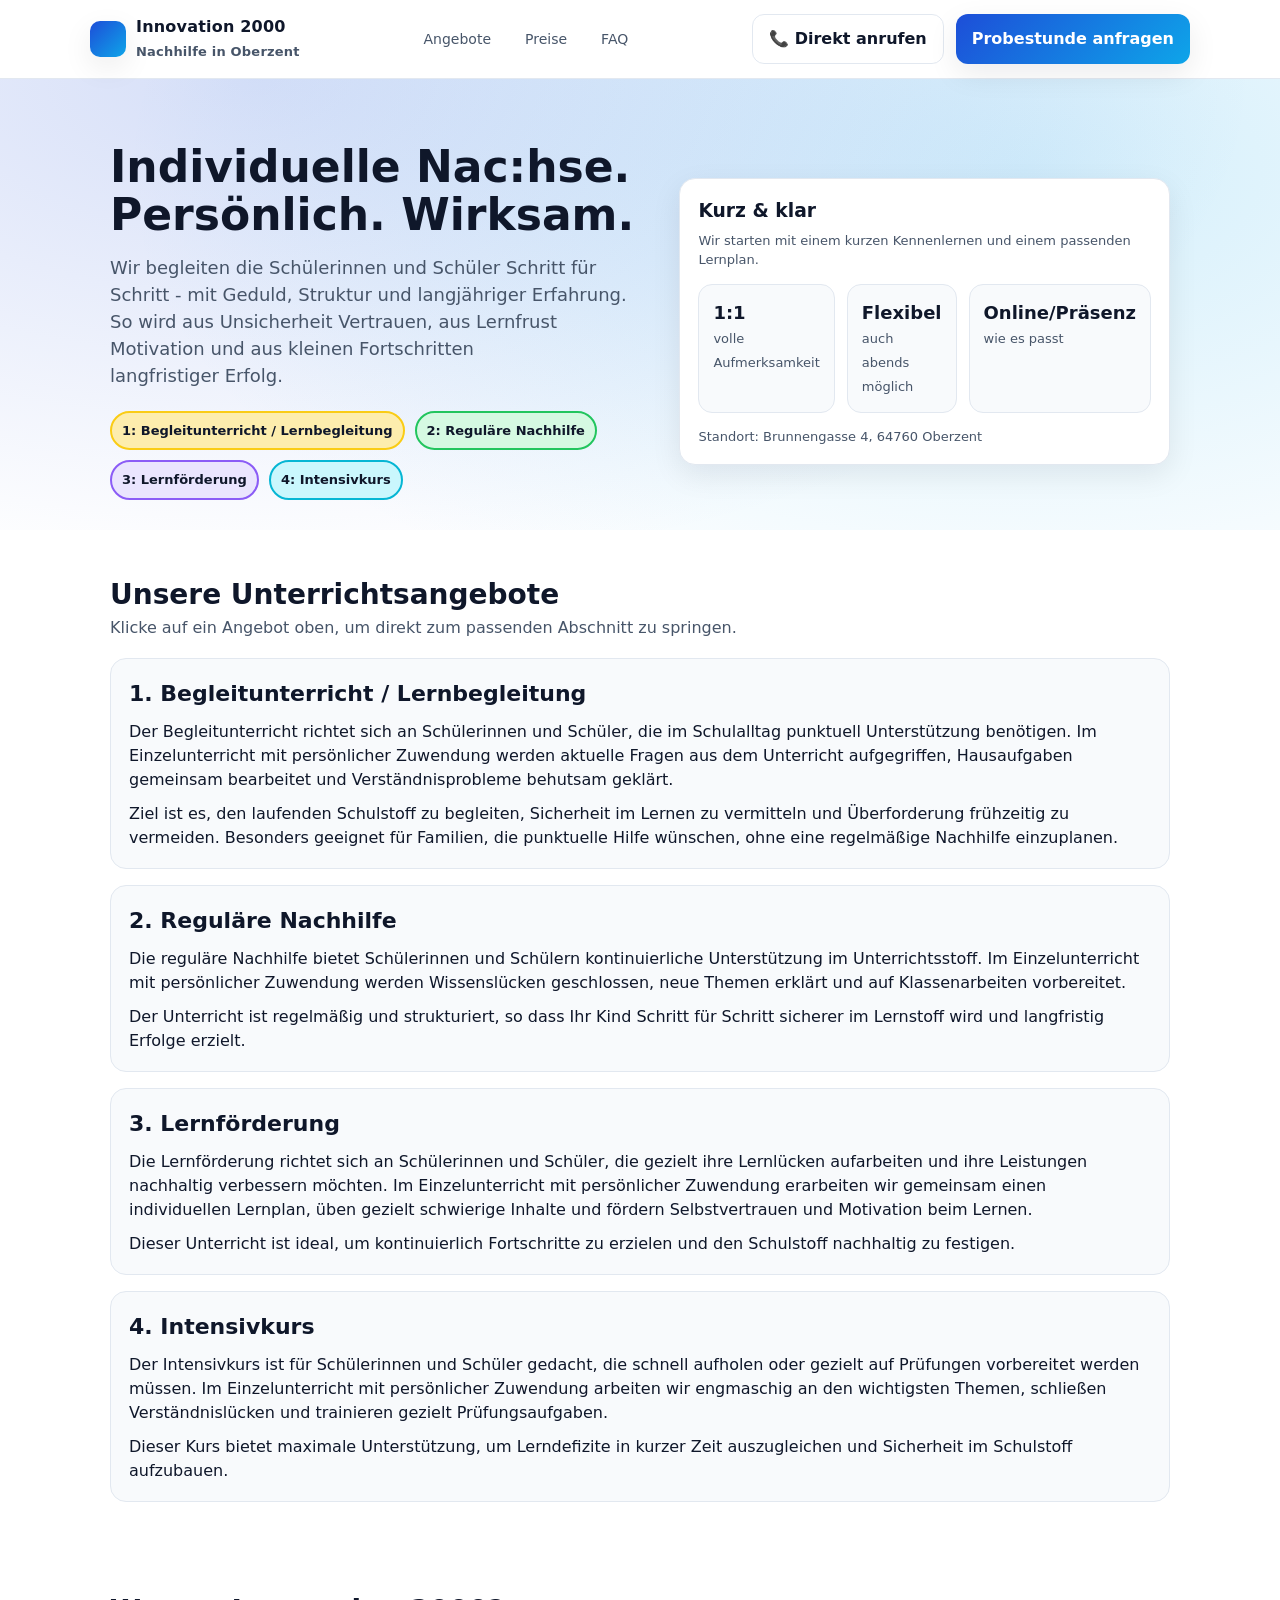
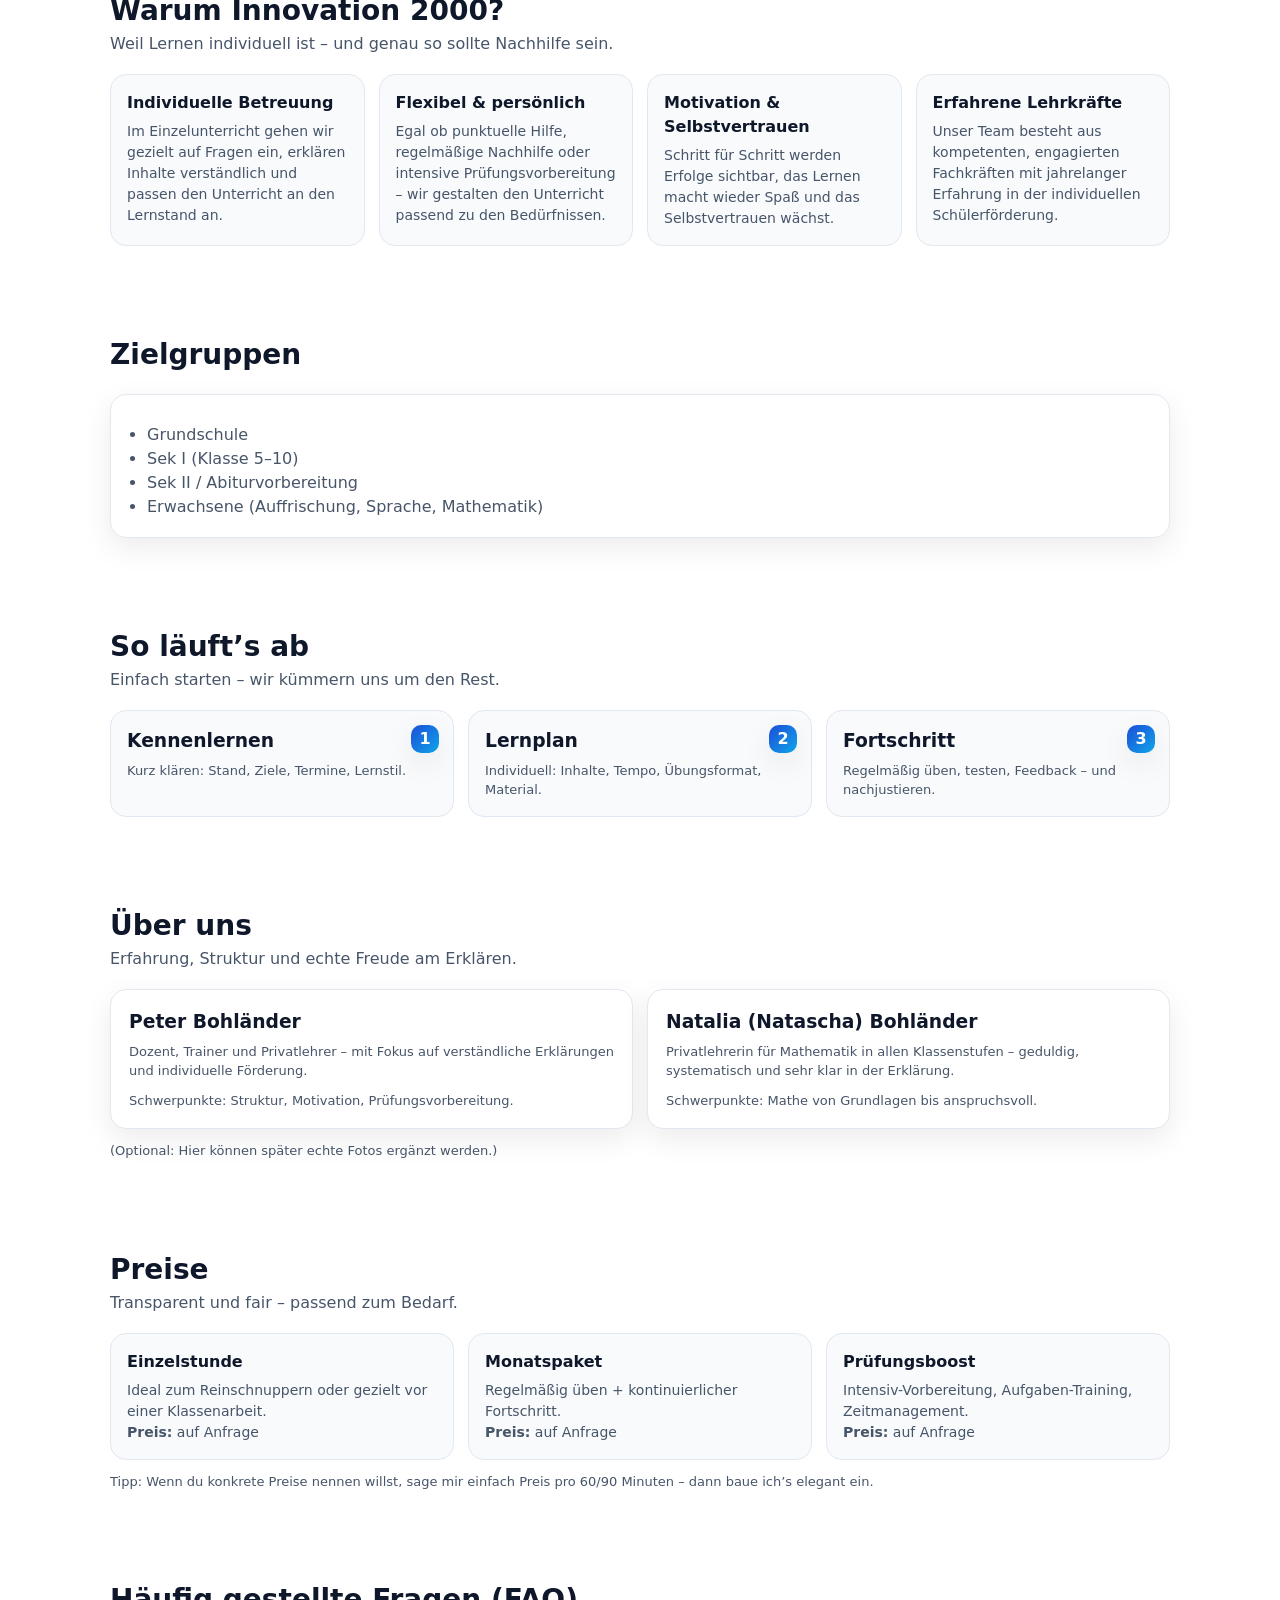
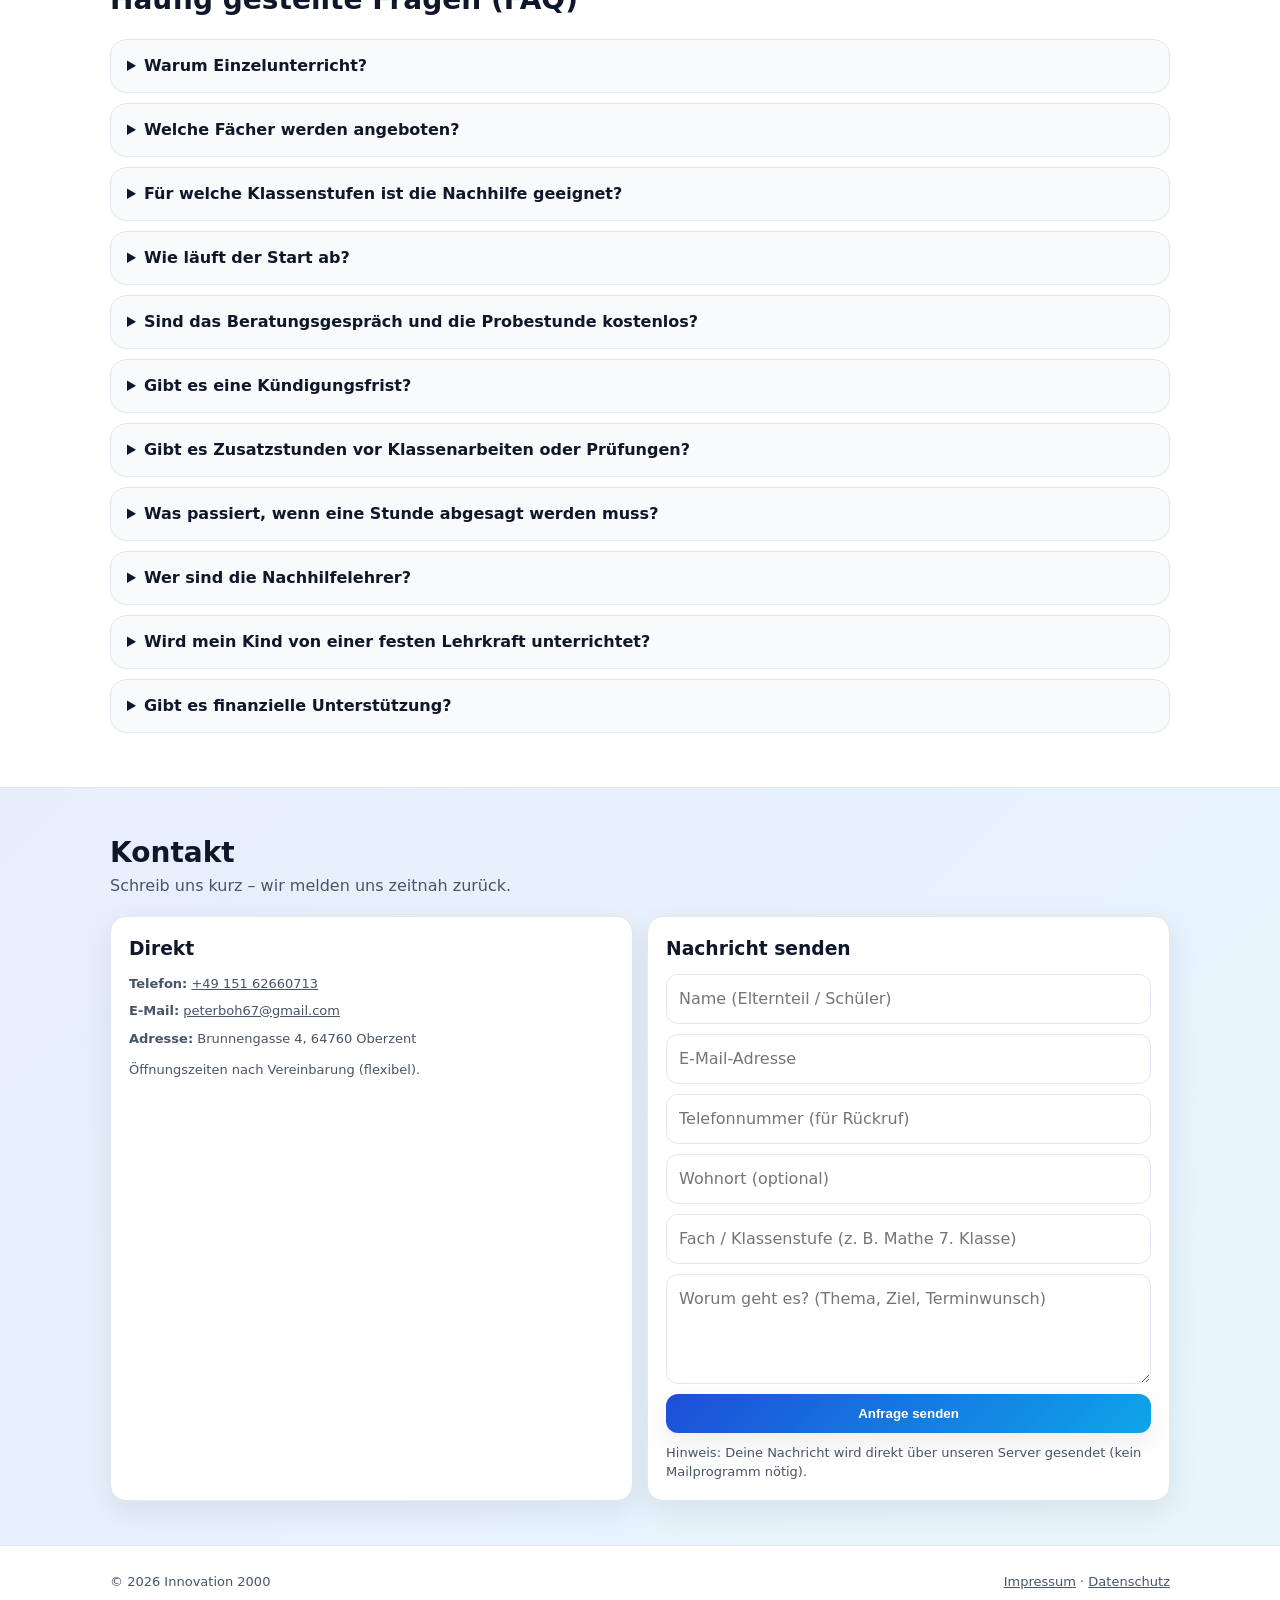
==== index.html @ 1a976678 "Remove subjects block and keep only Zielgruppen section" ====
<!doctype html>
<html lang="de">
<head>
  <meta charset="utf-8" />
  <meta name="viewport" content="width=device-width, initial-scale=1" />
  <title>Innovation 2000 – Nachhilfe in Oberzent</title>
  <meta name="description" content="Innovation 2000: Individuelle 1:1 Nachhilfe in Oberzent (Beerfelden) und online. Mathe, Deutsch, Englisch u.v.m. Flexible Termine. Probestunde anfragen." />

  <link rel="stylesheet" href="styles.css" />
  <script defer src="script.js"></script>
</head>

<body>

<header>
  <div class="container nav">
    <div class="brand">
      <div class="logo" aria-hidden="true"></div>
      <div>
        Innovation 2000<br><span class="small">Nachhilfe in Oberzent</span>
      </div>
    </div>

    <nav class="menu" aria-label="Navigation">
      <a href="#vorteile">Angebote</a>
      <a href="#preise">Preise</a>
      <a href="#faq">FAQ</a>
    </nav>

    <div class="hero-actions">
      <a class="btn" href="tel:+4915162660713">📞 Direkt anrufen</a>
      <a class="btn primary" href="#kontakt">Probestunde anfragen</a>
    </div>
  </div>
</header>

<main>

  <section class="hero">
    <div class="container hero-grid">
      <div>
        <h1>Individuelle Nac:hse. Persönlich. Wirksam.</h1>
        <p class="lead">
          Wir begleiten die Schülerinnen und Schüler Schritt für Schritt - mit Geduld, Struktur und langjähriger Erfahrung.
          So wird aus Unsicherheit Vertrauen, aus Lernfrust Motivation und aus kleinen Fortschritten<br>langfristiger Erfolg.
        </p>
        <div class="pillrow" aria-label="Unterrichtsangebote">
          <a class="pill pill-link highlight-yellow" href="#angebot-begleitunterricht">1: Begleitunterricht / Lernbegleitung</a>
          <a class="pill pill-link highlight-green" href="#angebot-regulaere-nachhilfe">2: Reguläre Nachhilfe</a>
          <a class="pill pill-link highlight-purple" href="#angebot-lernfoerderung">3: Lernförderung</a>
          <a class="pill pill-link highlight-cyan" href="#angebot-intensivkurs">4: Intensivkurs</a>
        </div>
      </div>

      <div class="card">
        <h3 class="m0 mb6">Kurz & klar</h3>
        <p class="small m0 mb14">
          Wir starten mit einem kurzen Kennenlernen und einem passenden Lernplan.
        </p>

        <div class="stats">
          <div class="stat"><b>1:1</b><span class="small">volle Aufmerksamkeit</span></div>
          <div class="stat"><b>Flexibel</b><span class="small">auch abends möglich</span></div>
          <div class="stat"><b>Online/Präsenz</b><span class="small">wie es passt</span></div>
        </div>

        <p class="small mt14 m0">
          Standort: Brunnengasse 4, 64760 Oberzent
        </p>
      </div>
    </div>
  </section>

  <section id="unterrichtsangebote">
    <div class="container">
      <div class="section-title">
        <div>
          <h2>Unsere Unterrichtsangebote</h2>
          <p class="sub">Klicke auf ein Angebot oben, um direkt zum passenden Abschnitt zu springen.</p>
        </div>
      </div>

      <div class="offers-list">
        <article class="offer" id="angebot-begleitunterricht">
          <h3>1. Begleitunterricht / Lernbegleitung</h3>
          <p>
            Der Begleitunterricht richtet sich an Schülerinnen und Schüler, die im Schulalltag punktuell
            Unterstützung benötigen. Im Einzelunterricht mit persönlicher Zuwendung werden aktuelle Fragen
            aus dem Unterricht aufgegriffen, Hausaufgaben gemeinsam bearbeitet und Verständnisprobleme
            behutsam geklärt.
          </p>
          <p>
            Ziel ist es, den laufenden Schulstoff zu begleiten, Sicherheit im Lernen zu vermitteln und
            Überforderung frühzeitig zu vermeiden. Besonders geeignet für Familien, die punktuelle Hilfe
            wünschen, ohne eine regelmäßige Nachhilfe einzuplanen.
          </p>
        </article>

        <article class="offer" id="angebot-regulaere-nachhilfe">
          <h3>2. Reguläre Nachhilfe</h3>
          <p>
            Die reguläre Nachhilfe bietet Schülerinnen und Schülern kontinuierliche Unterstützung im
            Unterrichtsstoff. Im Einzelunterricht mit persönlicher Zuwendung werden Wissenslücken
            geschlossen, neue Themen erklärt und auf Klassenarbeiten vorbereitet.
          </p>
          <p>
            Der Unterricht ist regelmäßig und strukturiert, so dass Ihr Kind Schritt für Schritt sicherer
            im Lernstoff wird und langfristig Erfolge erzielt.
          </p>
        </article>

        <article class="offer" id="angebot-lernfoerderung">
          <h3>3. Lernförderung</h3>
          <p>
            Die Lernförderung richtet sich an Schülerinnen und Schüler, die gezielt ihre Lernlücken
            aufarbeiten und ihre Leistungen nachhaltig verbessern möchten. Im Einzelunterricht mit
            persönlicher Zuwendung erarbeiten wir gemeinsam einen individuellen Lernplan, üben gezielt
            schwierige Inhalte und fördern Selbstvertrauen und Motivation beim Lernen.
          </p>
          <p>
            Dieser Unterricht ist ideal, um kontinuierlich Fortschritte zu erzielen und den Schulstoff
            nachhaltig zu festigen.
          </p>
        </article>

        <article class="offer" id="angebot-intensivkurs">
          <h3>4. Intensivkurs</h3>
          <p>
            Der Intensivkurs ist für Schülerinnen und Schüler gedacht, die schnell aufholen oder gezielt auf
            Prüfungen vorbereitet werden müssen. Im Einzelunterricht mit persönlicher Zuwendung arbeiten wir
            engmaschig an den wichtigsten Themen, schließen Verständnislücken und trainieren gezielt
            Prüfungsaufgaben.
          </p>
          <p>
            Dieser Kurs bietet maximale Unterstützung, um Lerndefizite in kurzer Zeit auszugleichen und
            Sicherheit im Schulstoff aufzubauen.
          </p>
        </article>
      </div>
    </div>
  </section>

  <section id="vorteile">
    <div class="container">
      <div class="section-title">
        <div>
          <h2>Warum Innovation 2000?</h2>
          <p class="sub">Weil Lernen individuell ist – und genau so sollte Nachhilfe sein.</p>
        </div>
      </div>

      <div class="grid4">
        <div class="feature">
          <h3>Individuelle Betreuung</h3>
          <p>Im Einzelunterricht gehen wir gezielt auf Fragen ein, erklären Inhalte verständlich und passen den Unterricht an den Lernstand an.</p>
        </div>
        <div class="feature">
          <h3>Flexibel &amp; persönlich</h3>
          <p>Egal ob punktuelle Hilfe, regelmäßige Nachhilfe oder intensive Prüfungsvorbereitung – wir gestalten den Unterricht passend zu den Bedürfnissen.</p>
        </div>
        <div class="feature">
          <h3>Motivation &amp; Selbstvertrauen</h3>
          <p>Schritt für Schritt werden Erfolge sichtbar, das Lernen macht wieder Spaß und das Selbstvertrauen wächst.</p>
        </div>
        <div class="feature">
          <h3>Erfahrene Lehrkräfte</h3>
          <p>Unser Team besteht aus kompetenten, engagierten Fachkräften mit jahrelanger Erfahrung in der individuellen Schülerförderung.</p>
        </div>
      </div>
    </div>
  </section>

  <section id="faecher">
    <div class="container">
      <div class="section-title">
        <div>
          <h2>Zielgruppen</h2>
        </div>
      </div>

      <div class="card">
        <ul class="list m0">
          <li>Grundschule</li>
          <li>Sek I (Klasse 5–10)</li>
          <li>Sek II / Abiturvorbereitung</li>
          <li>Erwachsene (Auffrischung, Sprache, Mathematik)</li>
        </ul>
      </div>
    </div>
  </section>

  <section id="ablauf">
    <div class="container">
      <div class="section-title">
        <div>
          <h2>So läuft’s ab</h2>
          <p class="sub">Einfach starten – wir kümmern uns um den Rest.</p>
        </div>
      </div>

      <div class="grid3 steps">
        <div class="step">
          <h3 class="m0 mb6">Kennenlernen</h3>
          <p class="small m0">Kurz klären: Stand, Ziele, Termine, Lernstil.</p>
        </div>
        <div class="step">
          <h3 class="m0 mb6">Lernplan</h3>
          <p class="small m0">Individuell: Inhalte, Tempo, Übungsformat, Material.</p>
        </div>
        <div class="step">
          <h3 class="m0 mb6">Fortschritt</h3>
          <p class="small m0">Regelmäßig üben, testen, Feedback – und nachjustieren.</p>
        </div>
      </div>
    </div>
  </section>

  <section id="team">
    <div class="container">
      <div class="section-title">
        <div>
          <h2>Über uns</h2>
          <p class="sub">Erfahrung, Struktur und echte Freude am Erklären.</p>
        </div>
      </div>

      <div class="grid2">
        <div class="card">
          <h3 class="m0 mb6">Peter Bohländer</h3>
          <p class="small m0 mb10">
            Dozent, Trainer und Privatlehrer – mit Fokus auf verständliche Erklärungen und individuelle Förderung.
          </p>
          <p class="small m0">Schwerpunkte: Struktur, Motivation, Prüfungsvorbereitung.</p>
        </div>

        <div class="card">
          <h3 class="m0 mb6">Natalia (Natascha) Bohländer</h3>
          <p class="small m0 mb10">
            Privatlehrerin für Mathematik in allen Klassenstufen – geduldig, systematisch und sehr klar in der Erklärung.
          </p>
          <p class="small m0">Schwerpunkte: Mathe von Grundlagen bis anspruchsvoll.</p>
        </div>
      </div>

      <p class="small mt12 m0">(Optional: Hier können später echte Fotos ergänzt werden.)</p>
    </div>
  </section>

  <section id="preise">
    <div class="container">
      <div class="section-title">
        <div>
          <h2>Preise</h2>
          <p class="sub">Transparent und fair – passend zum Bedarf.</p>
        </div>
      </div>

      <div class="grid3">
        <div class="feature">
          <h3>Einzelstunde</h3>
          <p>Ideal zum Reinschnuppern oder gezielt vor einer Klassenarbeit.</p>
          <p class="small mt10"><b>Preis:</b> auf Anfrage</p>
        </div>
        <div class="feature">
          <h3>Monatspaket</h3>
          <p>Regelmäßig üben + kontinuierlicher Fortschritt.</p>
          <p class="small mt10"><b>Preis:</b> auf Anfrage</p>
        </div>
        <div class="feature">
          <h3>Prüfungsboost</h3>
          <p>Intensiv-Vorbereitung, Aufgaben-Training, Zeitmanagement.</p>
          <p class="small mt10"><b>Preis:</b> auf Anfrage</p>
        </div>
      </div>

      <p class="small mt12 m0">
        Tipp: Wenn du konkrete Preise nennen willst, sage mir einfach Preis pro 60/90 Minuten – dann baue ich’s elegant ein.
      </p>
    </div>
  </section>

  <section id="faq" class="faq">
    <div class="container">
      <div class="section-title">
        <div>
          <h2>Häufig gestellte Fragen (FAQ)</h2>
        </div>
      </div>

      <details>
        <summary>Warum Einzelunterricht?</summary>
        <p>Einzelunterricht ist die effektivste Form der Nachhilfe. Ihr Kind erhält die volle Aufmerksamkeit der Lehrkraft. Lerninhalte, Tempo und Methoden werden exakt auf den individuellen Bedarf abgestimmt. So können Wissenslücken gezielt geschlossen, Noten nachhaltig verbessert und neues Selbstvertrauen aufgebaut werden.</p>
      </details>
      <details>
        <summary>Welche Fächer werden angeboten?</summary>
        <p>Wir bieten qualifizierte Nachhilfe in Mathematik, Deutsch und Englisch sowie in weiteren Fächern wie Französisch, Latein und Naturwissenschaften an. Ziel ist nicht nur das Bestehen, sondern eine deutliche Leistungssteigerung.</p>
      </details>
      <details>
        <summary>Für welche Klassenstufen ist die Nachhilfe geeignet?</summary>
        <p>Unsere Förderung richtet sich an Schülerinnen und Schüler aller Klassenstufen - von der Grundschule bis zur Oberstufe. Auch die gezielte Vorbereitung auf Abschlussprüfungen und wichtige Leistungsnachweise gehört zu unserem Schwerpunkt.</p>
      </details>
      <details>
        <summary>Wie läuft der Start ab?</summary>
        <p>Zu Beginn führen wir ein unverbindliches Beratungsgespräch, analysieren die aktuelle Lernsituation und definieren klare Ziele. Anschließend findet eine Probestunde statt. Auf dieser Grundlage erstellen wir einen individuellen Förderplan.</p>
      </details>
      <details>
        <summary>Sind das Beratungsgespräch und die Probestunde kostenlos?</summary>
        <p>Ja. Beratungsgespräch und Probestunde sind kostenlos und unverbindlich.</p>
      </details>
      <details>
        <summary>Gibt es eine Kündigungsfrist?</summary>
        <p>Nein. Wir möchten, dass Sie aus Überzeugung bei uns bleiben - nicht aufgrund vertraglicher Bindung. Deshalb gibt es keine feste Kündigungsfrist.</p>
      </details>
      <details>
        <summary>Gibt es Zusatzstunden vor Klassenarbeiten oder Prüfungen?</summary>
        <p>Ja. Vor wichtigen Klassenarbeiten oder Prüfungen bieten wir bei Bedarf zusätzliche Termine an. So stellen wir sicher, dass Ihr Kind optimal vorbereitet und mit einem sicheren Gefühl in die Prüfung geht.</p>
      </details>
      <details>
        <summary>Was passiert, wenn eine Stunde abgesagt werden muss?</summary>
        <p>Bei rechtzeitiger Absage wird die Stunde selbstverständlich zu einem späteren Zeitpunkt nachgeholt.</p>
      </details>
      <details>
        <summary>Wer sind die Nachhilfelehrer?</summary>
        <p>Unsere Lehrkräfte verfügen über langjährige Unterrichtserfahrung und fundierte Fachkenntnisse. Sie arbeiten strukturiert, zielorientiert und mit einem klaren Blick für individuelle Lernstrategien. Dank ihrer Erfahrung erkennen sie schnell Lernlücken und setzen gezielte Maßnahmen um, die zu messbaren Erfolgen führen.</p>
      </details>
      <details>
        <summary>Wird mein Kind von einer festen Lehrkraft unterrichtet?</summary>
        <p>Ja. Jeder Schüler wird dauerhaft von einer festen Lehrkraft betreut. Diese Kontinuität sorgt für Vertrauen, Stabilität und eine effektive Lernentwicklung. Die Lehrkraft kennt den Leistungsstand genau, verfolgt die Fortschritte kontinuierlich und kann den Unterricht optimal anpassen. Das steigert Motivation, Sicherheit und Lernerfolg.</p>
      </details>
      <details>
        <summary>Gibt es finanzielle Unterstützung?</summary>
        <p>In bestimmten Fällen kann die Nachhilfe über das Bildungs- und Teilhabepaket gefördert werden. Informationen dazu finden Sie beim Bundesministerium für Arbeit und Soziales oder bei der Bundesagentur für Arbeit. Gerne unterstützen wir Sie auch bei Fragen zur Antragstellung.</p>
      </details>
    </div>
  </section>

  <section id="kontakt" class="contact">
    <div class="container">
      <div class="section-title">
        <div>
          <h2>Kontakt</h2>
          <p class="sub">Schreib uns kurz – wir melden uns zeitnah zurück.</p>
        </div>
      </div>

      <div class="grid2">
        <div class="card">
          <h3 class="m0 mb10">Direkt</h3>
          <p class="small m0 mb8"><b>Telefon:</b> <a href="tel:+4915162660713">+49 151 62660713</a></p>
          <p class="small m0 mb8"><b>E-Mail:</b> <a href="mailto:peterboh67@gmail.com">peterboh67@gmail.com</a></p>
          <p class="small m0"><b>Adresse:</b> Brunnengasse 4, 64760 Oberzent</p>
          <p class="small mt12 m0">Öffnungszeiten nach Vereinbarung (flexibel).</p>
        </div>

        <div class="card">
          <h3 class="m0 mb10">Nachricht senden</h3>

          <form id="contactForm" action="send.php" method="post" novalidate>
            <!-- Honeypot (Bots füllen das aus) -->
            <input type="text" name="company" tabindex="-1" autocomplete="off" class="hp" aria-hidden="true">

            <input type="text" name="name" placeholder="Name (Elternteil / Schüler)" autocomplete="name" required>
            <input type="email" name="email" placeholder="E-Mail-Adresse" autocomplete="email" required>

            <input type="tel" name="phone" placeholder="Telefonnummer (für Rückruf)" autocomplete="tel" required>

            <input type="text" name="city" placeholder="Wohnort (optional)" autocomplete="address-level2">

            <input type="text" name="topic" placeholder="Fach / Klassenstufe (z. B. Mathe 7. Klasse)">

            <textarea name="message" placeholder="Worum geht es? (Thema, Ziel, Terminwunsch)" required></textarea>

            <button class="btn primary" type="submit">Anfrage senden</button>
            <p class="small m0" id="formHint"></p>
          </form>

        </div>
      </div>
    </div>
  </section>

</main>

<footer>
  <div class="container footer-row">
    <div>© <span id="y"></span> Innovation 2000</div>
    <div>
      <a href="impressum.html" class="small">Impressum</a> ·
      <a href="datenschutz.html" class="small">Datenschutz</a>
    </div>
  </div>
</footer>

</body>
</html>
---- styles.css ----
/* ====== Theme Tokens (Default = Light) ====== */
:root{
  --bg:#ffffff;
  --text:#0f172a;
  --muted:#475569;
  --card:#f8fafc;
  --panel:#ffffff;
  --line:#e2e8f0;

  --primary:#1d4ed8;
  --primary2:#0ea5e9;

  --radius:16px;
  --shadow: 0 10px 30px rgba(2,6,23,.08);

  color-scheme: light dark; /* lässt Browser-Controls (Formulare etc.) passend rendern */
}

/* ====== Auto Dark Mode (System) ====== */
@media (prefers-color-scheme: dark){
  :root{
    --bg:#0b1220;
    --text:#e5e7eb;
    --muted:#9aa4b2;
    --card:#0f172a;
    --panel:#0b1220;
    --line:#1f2a44;

    --shadow: 0 10px 30px rgba(0,0,0,.35);
  }
}

/* ====== Base ====== */
*{ box-sizing:border-box; }
html{ scroll-behavior:smooth; }
body{
  margin:0;
  font-family: system-ui, -apple-system, Segoe UI, Roboto, Helvetica, Arial, "Apple Color Emoji","Segoe UI Emoji";
  background:var(--bg);
  color:var(--text);
  line-height:1.5;
}
a{ color:inherit; }
.container{ max-width:1100px; margin:0 auto; padding:0 20px; }

/* Helpers */
.small{ font-size:13px; color:var(--muted); }
.m0{ margin:0; }
.mb6{ margin-bottom:6px; }
.mb8{ margin-bottom:8px; }
.mb10{ margin-bottom:10px; }
.mb14{ margin-bottom:14px; }
.mt10{ margin-top:10px; }
.mt12{ margin-top:12px; }
.mt14{ margin-top:14px; }

/* Honeypot hidden */
.hp{
  position:absolute !important;
  left:-9999px !important;
  width:1px !important;
  height:1px !important;
  overflow:hidden !important;
}

/* ====== Header / Nav ====== */
header{
  position:sticky;
  top:0;
  background: color-mix(in srgb, var(--panel) 92%, transparent);
  backdrop-filter: blur(10px);
  border-bottom:1px solid var(--line);
  z-index:10;
}
.nav{
  display:flex;
  align-items:center;
  justify-content:space-between;
  padding:14px 0;
  gap:16px;
}
.brand{ display:flex; gap:10px; align-items:center; font-weight:800; letter-spacing:.2px; }
.logo{
  width:36px; height:36px; border-radius:10px;
  background: linear-gradient(135deg,var(--primary),var(--primary2));
  box-shadow: var(--shadow);
}
.menu{ display:flex; gap:14px; flex-wrap:wrap; justify-content:flex-end; }
.menu a{
  font-size:14px;
  color:var(--muted);
  text-decoration:none;
  padding:8px 10px;
  border-radius:10px;
}
.menu a:hover{
  background: color-mix(in srgb, var(--card) 80%, transparent);
  color:var(--text);
}

/* ====== Buttons ====== */
.btn{
  display:inline-flex;
  align-items:center;
  justify-content:center;
  padding:12px 16px;
  border-radius:12px;
  border:1px solid var(--line);
  text-decoration:none;
  font-weight:700;
  gap:10px;
  background: color-mix(in srgb, var(--panel) 88%, transparent);
}
.btn.primary{
  background: linear-gradient(135deg,var(--primary),var(--primary2));
  color:#fff;
  border:none;
  box-shadow: var(--shadow);
}
.btn:hover{ transform: translateY(-1px); }

/* ====== Hero ====== */
.hero{
  padding:64px 0 30px;
  background:
    radial-gradient(1000px 500px at 20% 0%, color-mix(in srgb, var(--primary) 18%, transparent), transparent),
    radial-gradient(900px 500px at 80% 20%, color-mix(in srgb, var(--primary2) 18%, transparent), transparent);
}
.hero-grid{
  display:grid;
  grid-template-columns: 1.15fr .85fr;
  gap:28px;
  align-items:center;
}
h1{ font-size:44px; line-height:1.1; margin:0 0 14px; }
.lead{ font-size:18px; color:var(--muted); margin:0 0 22px; }
.hero-actions{ display:flex; gap:12px; flex-wrap:wrap; }
.pillrow{ display:flex; gap:10px; flex-wrap:wrap; margin-top:18px; }
.pill{
  font-size:13px;
  color:var(--muted);
  border:1px solid var(--line);
  background: var(--panel);
  padding:8px 10px;
  border-radius:999px;
}
.pill-link{
  color:var(--text);
  font-weight:700;
  text-decoration:none;
  border-width:2px;
}
.pill-link:hover{
  transform: translateY(-1px);
}
.highlight-yellow{
  background: color-mix(in srgb, #facc15 35%, var(--panel));
  border-color:#facc15;
}
.highlight-green{
  background: color-mix(in srgb, #86efac 35%, var(--panel));
  border-color:#22c55e;
}
.highlight-purple{
  background: color-mix(in srgb, #c4b5fd 35%, var(--panel));
  border-color:#8b5cf6;
}
.highlight-cyan{
  background: color-mix(in srgb, #67e8f9 35%, var(--panel));
  border-color:#06b6d4;
}


.offers-list{
  display:grid;
  gap:16px;
}
.offer{
  background: var(--card);
  border:1px solid var(--line);
  border-radius:var(--radius);
  padding:18px;
}
.offer h3{
  margin:0 0 10px;
  font-size:22px;
}
.offer p{
  margin:0 0 10px;
}
.offer p:last-child{
  margin-bottom:0;
}

/* ====== Cards / Blocks ====== */
.card{
  background: var(--panel);
  border:1px solid var(--line);
  border-radius:var(--radius);
  box-shadow: var(--shadow);
  padding:18px;
}
.stats{ display:grid; grid-template-columns: repeat(3,1fr); gap:12px; margin-top:14px; }
.stat{
  background: var(--card);
  border:1px solid var(--line);
  border-radius:14px;
  padding:14px;
}
.stat b{ display:block; font-size:18px; }

/* ====== Sections ====== */
section{ padding:44px 0; }
.section-title{
  display:flex;
  align-items:flex-end;
  justify-content:space-between;
  gap:20px;
  margin-bottom:18px;
}
h2{ margin:0; font-size:28px; }
.sub{ margin:0; color:var(--muted); }

.grid3{ display:grid; grid-template-columns: repeat(3,1fr); gap:14px; }
.grid4{ display:grid; grid-template-columns: repeat(4,1fr); gap:14px; }
.grid2{ display:grid; grid-template-columns: 1fr 1fr; gap:14px; }

.feature{
  background: var(--card);
  border:1px solid var(--line);
  border-radius:var(--radius);
  padding:16px;
}
.feature h3{ margin:0 0 6px; font-size:16px; }
.feature p{ margin:0; color:var(--muted); font-size:14px; }

.list{ margin:10px 0 0; padding-left:18px; color:var(--muted); }

/* Steps */
.steps{ counter-reset: step; }
.step{
  background: var(--card);
  border:1px solid var(--line);
  border-radius:var(--radius);
  padding:16px;
  position:relative;
}
.step:before{
  counter-increment: step;
  content: counter(step);
  position:absolute; top:14px; right:14px;
  width:28px; height:28px; border-radius:10px;
  background: linear-gradient(135deg,var(--primary),var(--primary2));
  color:white;
  display:flex; align-items:center; justify-content:center;
  font-weight:800;
  box-shadow: var(--shadow);
}

/* FAQ */
.faq details{
  background: var(--card);
  border:1px solid var(--line);
  border-radius:var(--radius);
  padding:14px 16px;
  margin-bottom:10px;
}
.faq summary{ cursor:pointer; font-weight:700; }
.faq p{ margin:10px 0 0; color:var(--muted); }

/* Contact */
.contact{
  background: linear-gradient(
    135deg,
    color-mix(in srgb, var(--primary) 10%, transparent),
    color-mix(in srgb, var(--primary2) 10%, transparent)
  );
  border-top:1px solid var(--line);
}
form{ display:grid; gap:10px; }
input, textarea{
  width:100%;
  padding:12px 12px;
  border-radius:12px;
  border:1px solid var(--line);
  font:inherit;
  background: var(--panel);
  color: var(--text);
}
textarea{ min-height:110px; resize:vertical; }

/* Footer */
footer{ padding:26px 0; border-top:1px solid var(--line); color:var(--muted); font-size:13px; }
.footer-row{
  display:flex; gap:12px; flex-wrap:wrap;
  justify-content:space-between; align-items:center;
}

/* Responsive */
@media (max-width: 900px){
  .hero-grid{ grid-template-columns:1fr; }
  h1{ font-size:36px; }
  .grid3{ grid-template-columns:1fr; }
  .grid4{ grid-template-columns:1fr; }
  .grid2{ grid-template-columns:1fr; }
  .stats{ grid-template-columns:1fr; }
  .menu{ display:none; }
}
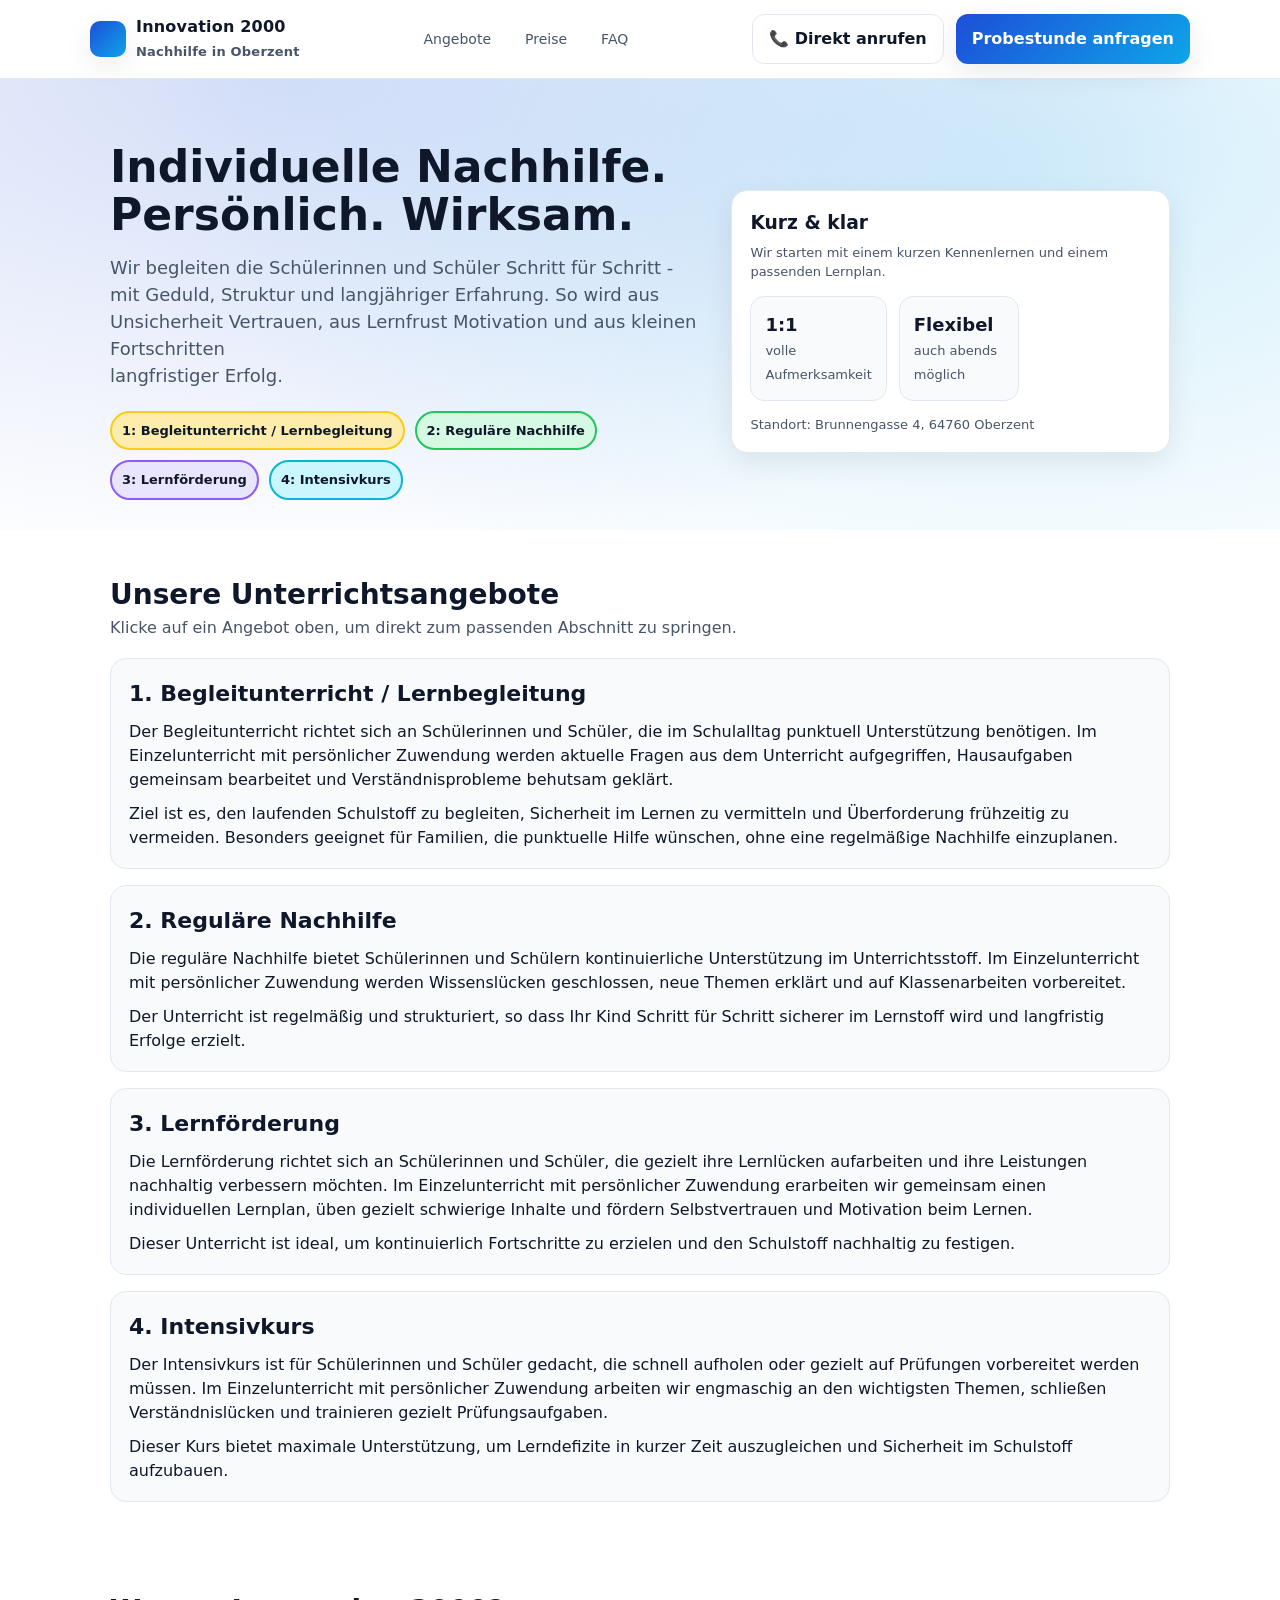
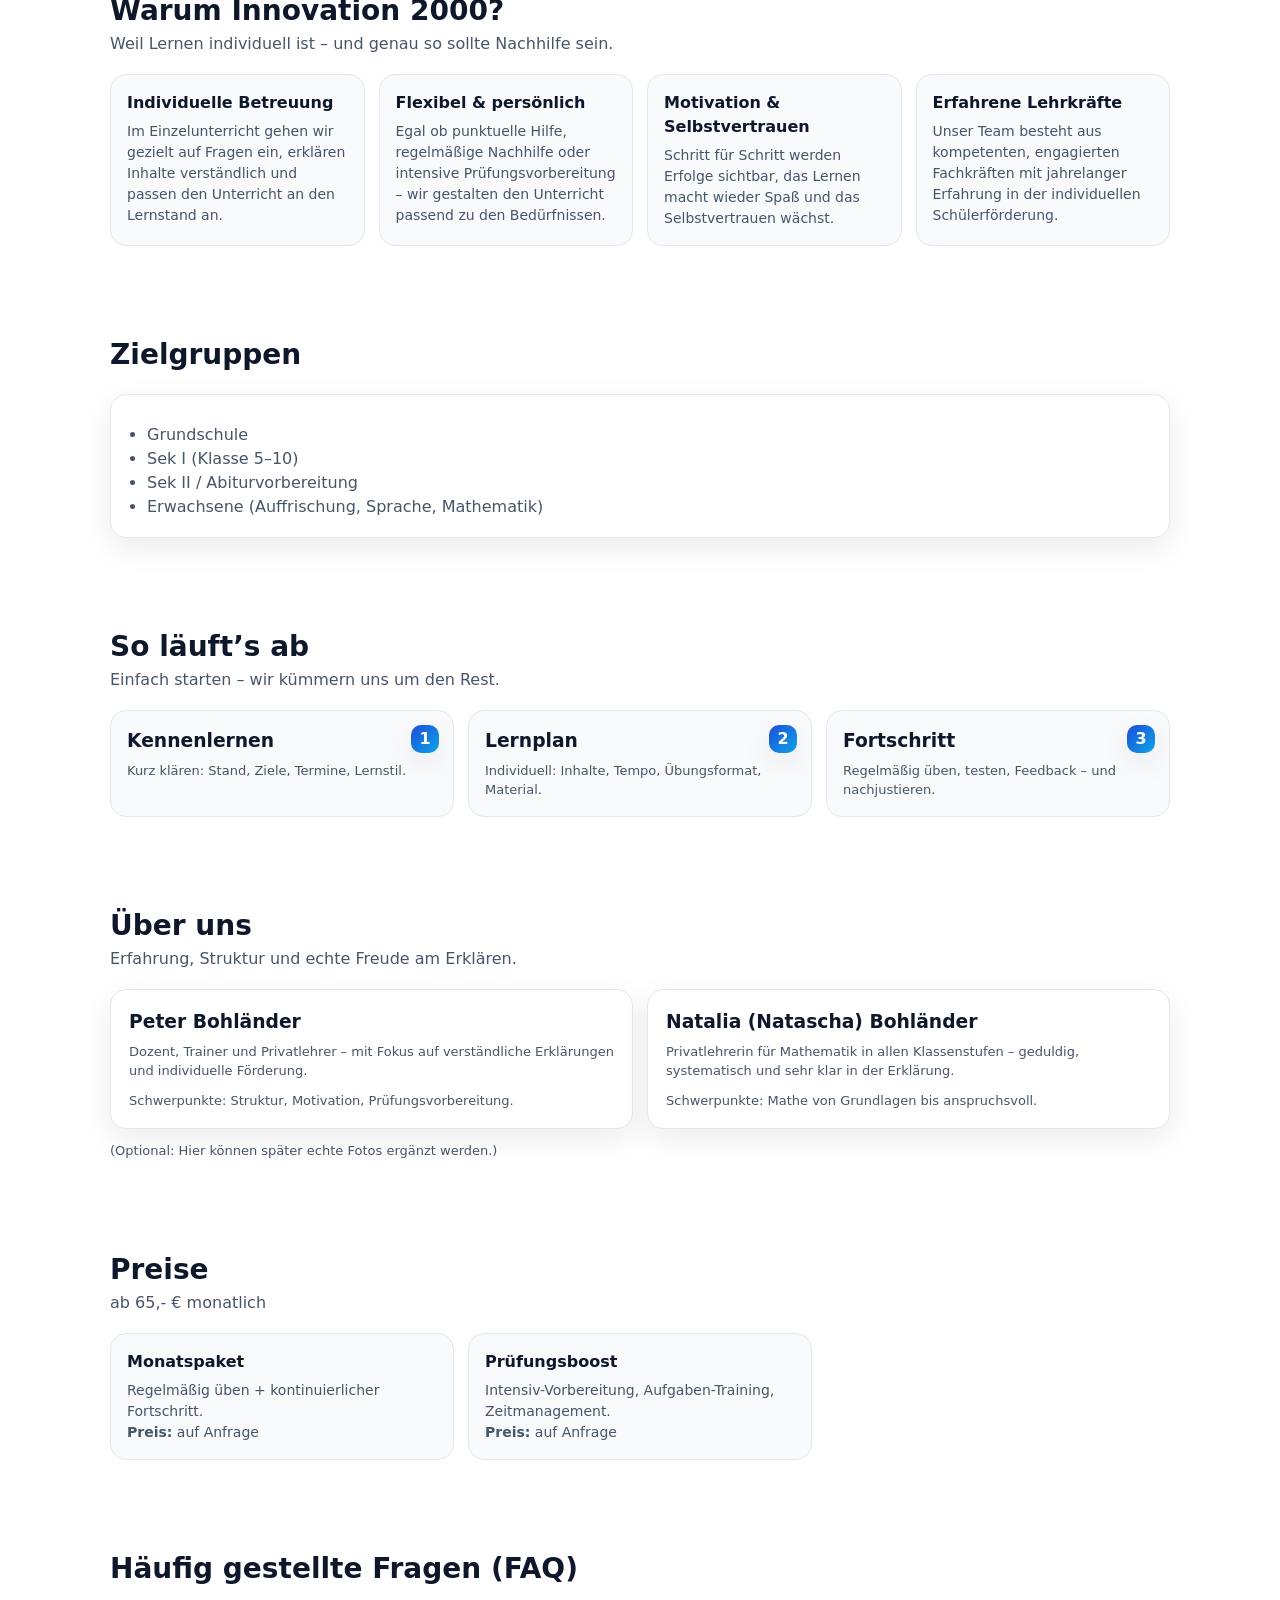
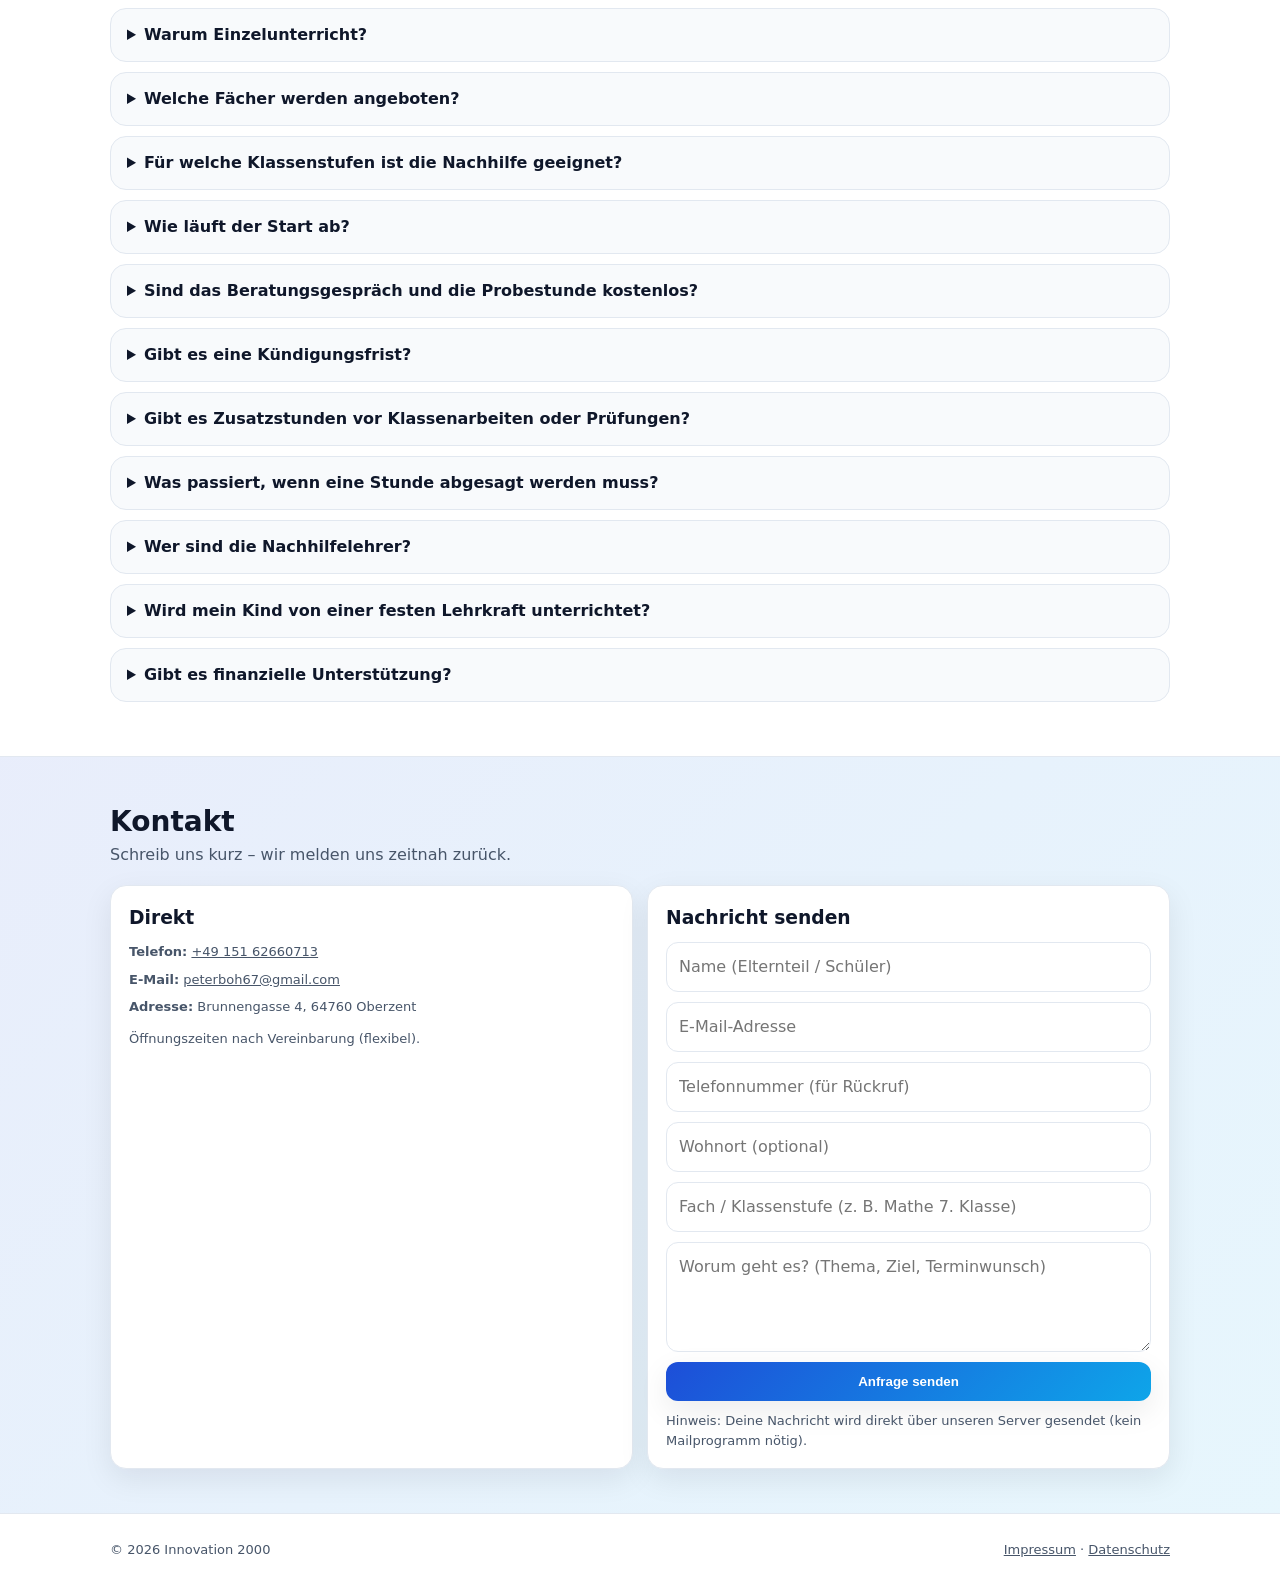
==== commit 1c58af76: "Update hero and pricing content per copy edits" ====
--- a/index.html
+++ b/index.html
@@ -39,7 +39,7 @@
   <section class="hero">
     <div class="container hero-grid">
       <div>
-        <h1>Individuelle Nac:hse. Persönlich. Wirksam.</h1>
+        <h1>Individuelle Nachhilfe. Persönlich. Wirksam.</h1>
         <p class="lead">
           Wir begleiten die Schülerinnen und Schüler Schritt für Schritt - mit Geduld, Struktur und langjähriger Erfahrung.
           So wird aus Unsicherheit Vertrauen, aus Lernfrust Motivation und aus kleinen Fortschritten<br>langfristiger Erfolg.
@@ -61,8 +61,7 @@
         <div class="stats">
           <div class="stat"><b>1:1</b><span class="small">volle Aufmerksamkeit</span></div>
           <div class="stat"><b>Flexibel</b><span class="small">auch abends möglich</span></div>
-          <div class="stat"><b>Online/Präsenz</b><span class="small">wie es passt</span></div>
-        </div>
+        </div>
 
         <p class="small mt14 m0">
           Standort: Brunnengasse 4, 64760 Oberzent
@@ -251,20 +250,15 @@
       <div class="section-title">
         <div>
           <h2>Preise</h2>
-          <p class="sub">Transparent und fair – passend zum Bedarf.</p>
+          <p class="sub">ab 65,- € monatlich</p>
         </div>
       </div>
 
       <div class="grid3">
-        <div class="feature">
-          <h3>Einzelstunde</h3>
-          <p>Ideal zum Reinschnuppern oder gezielt vor einer Klassenarbeit.</p>
-          <p class="small mt10"><b>Preis:</b> auf Anfrage</p>
-        </div>
-        <div class="feature">
-          <h3>Monatspaket</h3>
-          <p>Regelmäßig üben + kontinuierlicher Fortschritt.</p>
-          <p class="small mt10"><b>Preis:</b> auf Anfrage</p>
+        <div class="feature">
+          <h3>Monatspaket</h3>
+          <p>Regelmäßig üben + kontinuierlicher Fortschritt.</p>
+          <p class="small mt10"><b>Preis:</b> auf Anfrage</p>
         </div>
         <div class="feature">
           <h3>Prüfungsboost</h3>
@@ -273,11 +267,8 @@
         </div>
       </div>
 
-      <p class="small mt12 m0">
-        Tipp: Wenn du konkrete Preise nennen willst, sage mir einfach Preis pro 60/90 Minuten – dann baue ich’s elegant ein.
-      </p>
-    </div>
-  </section>
+    </div>
+  </section>
 
   <section id="faq" class="faq">
     <div class="container">
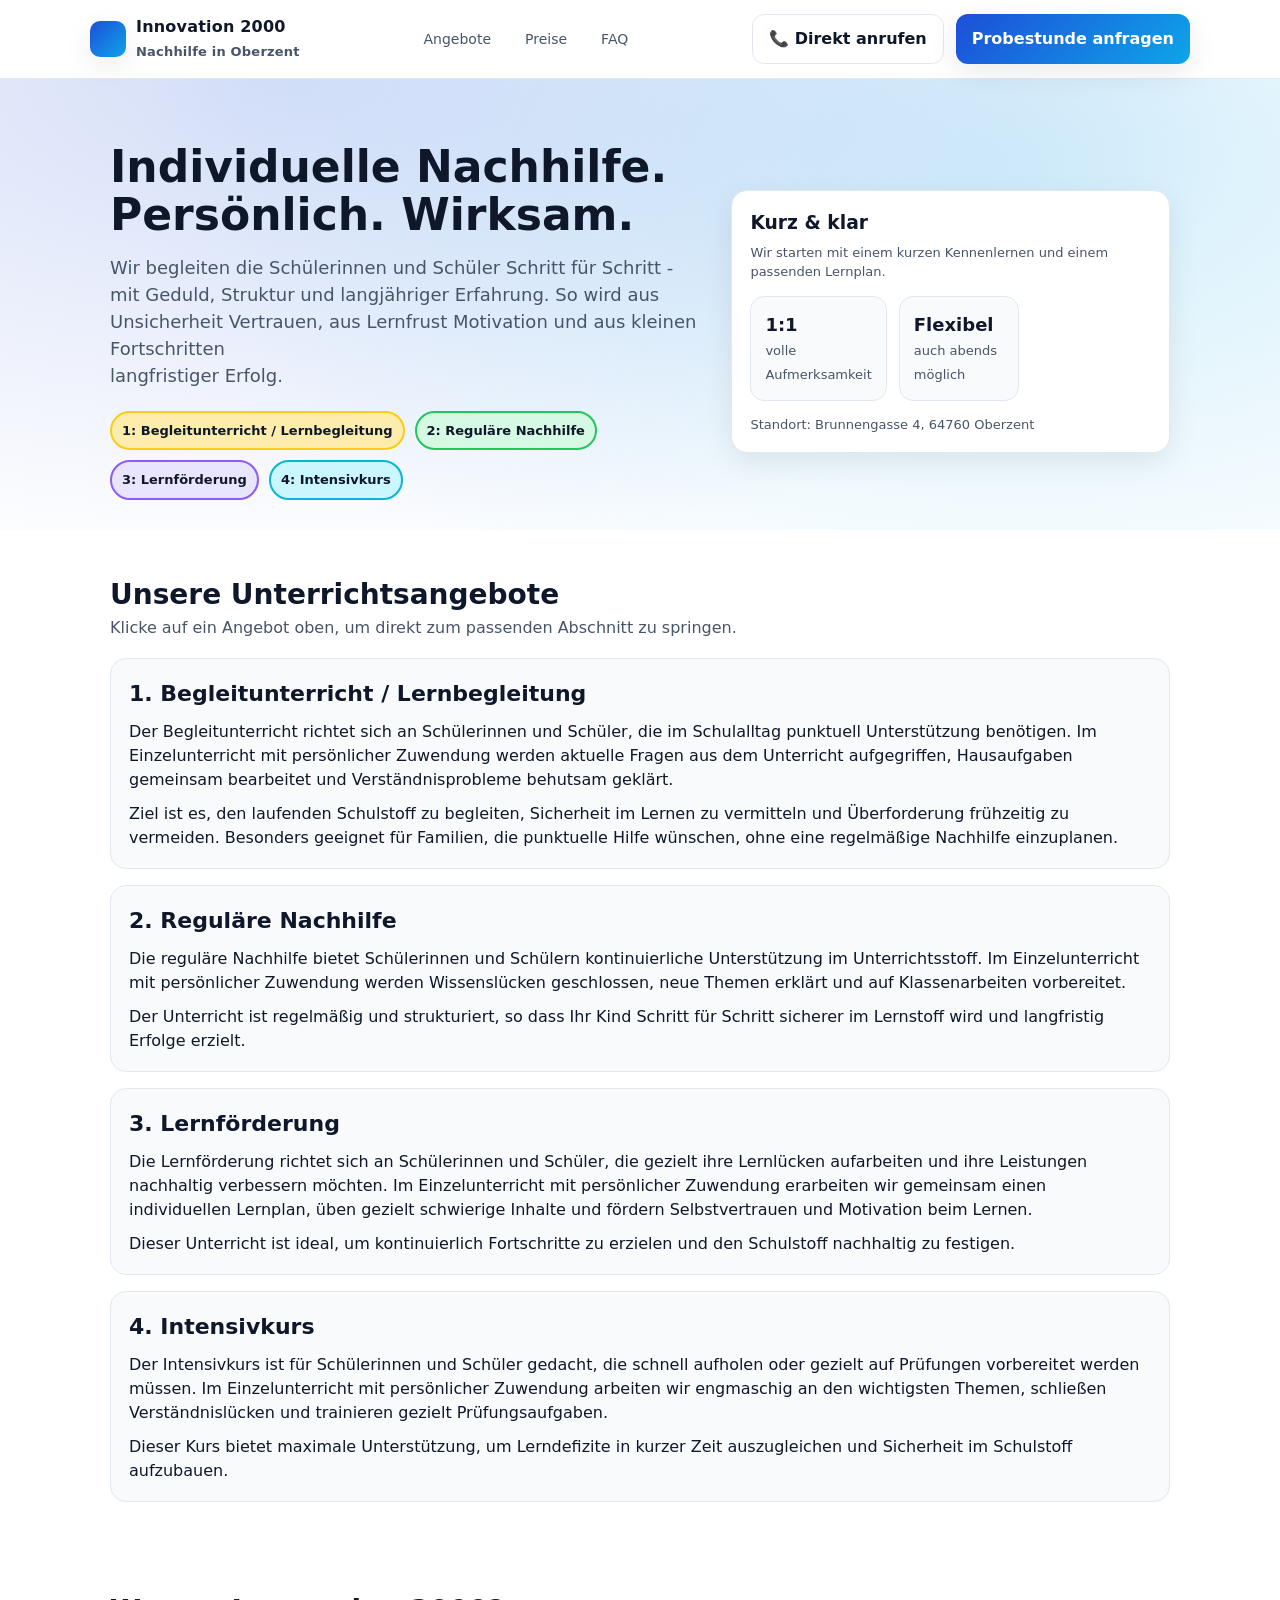
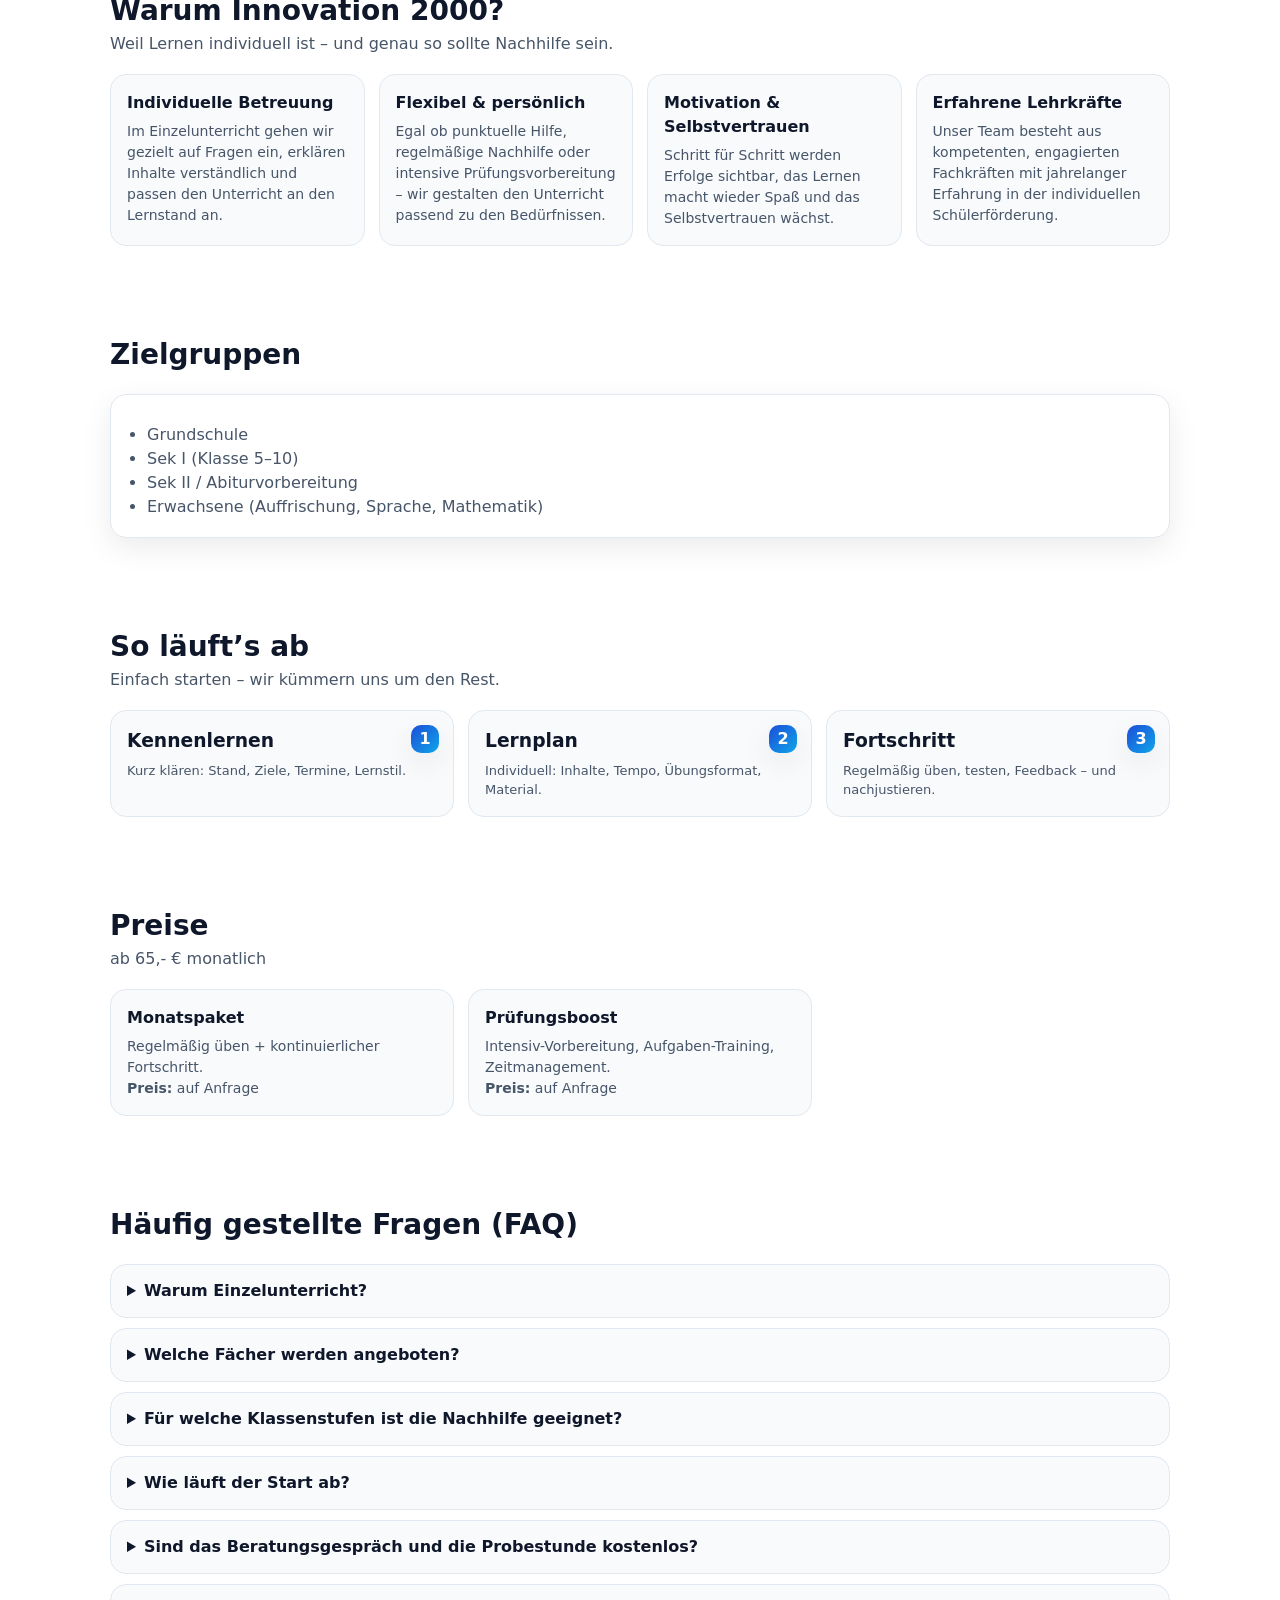
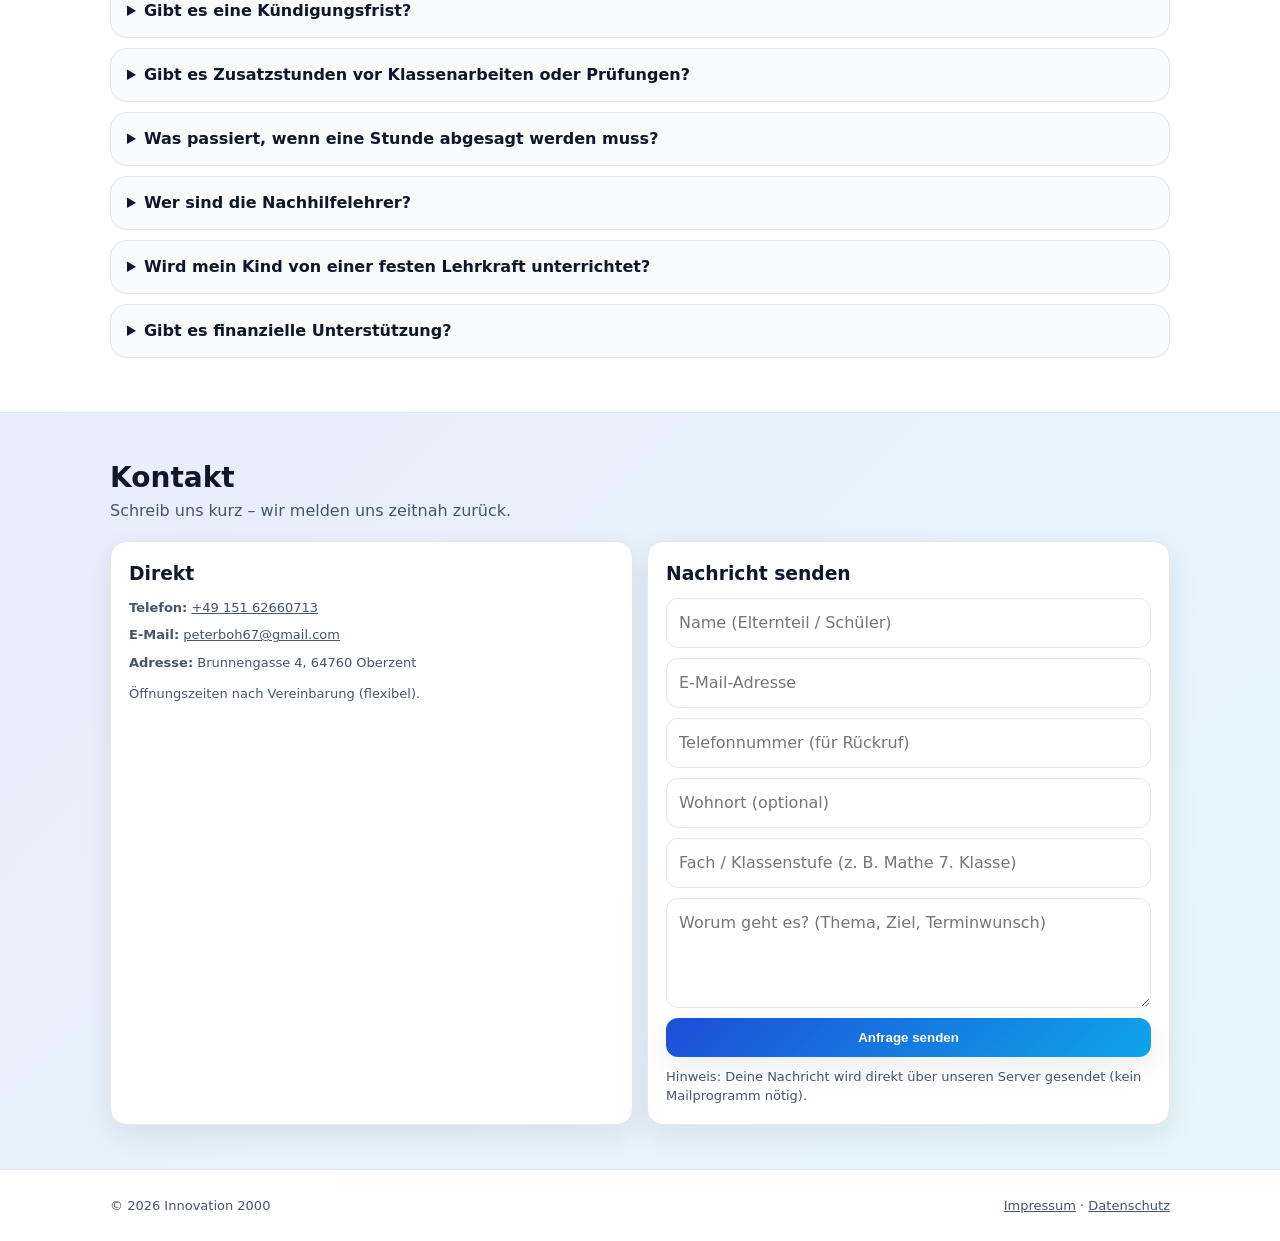
==== commit 57bb13df: "Remove the 'Über uns' section from homepage" ====
--- a/index.html
+++ b/index.html
@@ -214,38 +214,7 @@
     </div>
   </section>
 
-  <section id="team">
-    <div class="container">
-      <div class="section-title">
-        <div>
-          <h2>Über uns</h2>
-          <p class="sub">Erfahrung, Struktur und echte Freude am Erklären.</p>
-        </div>
-      </div>
-
-      <div class="grid2">
-        <div class="card">
-          <h3 class="m0 mb6">Peter Bohländer</h3>
-          <p class="small m0 mb10">
-            Dozent, Trainer und Privatlehrer – mit Fokus auf verständliche Erklärungen und individuelle Förderung.
-          </p>
-          <p class="small m0">Schwerpunkte: Struktur, Motivation, Prüfungsvorbereitung.</p>
-        </div>
-
-        <div class="card">
-          <h3 class="m0 mb6">Natalia (Natascha) Bohländer</h3>
-          <p class="small m0 mb10">
-            Privatlehrerin für Mathematik in allen Klassenstufen – geduldig, systematisch und sehr klar in der Erklärung.
-          </p>
-          <p class="small m0">Schwerpunkte: Mathe von Grundlagen bis anspruchsvoll.</p>
-        </div>
-      </div>
-
-      <p class="small mt12 m0">(Optional: Hier können später echte Fotos ergänzt werden.)</p>
-    </div>
-  </section>
-
-  <section id="preise">
+  <section id="preise">
     <div class="container">
       <div class="section-title">
         <div>
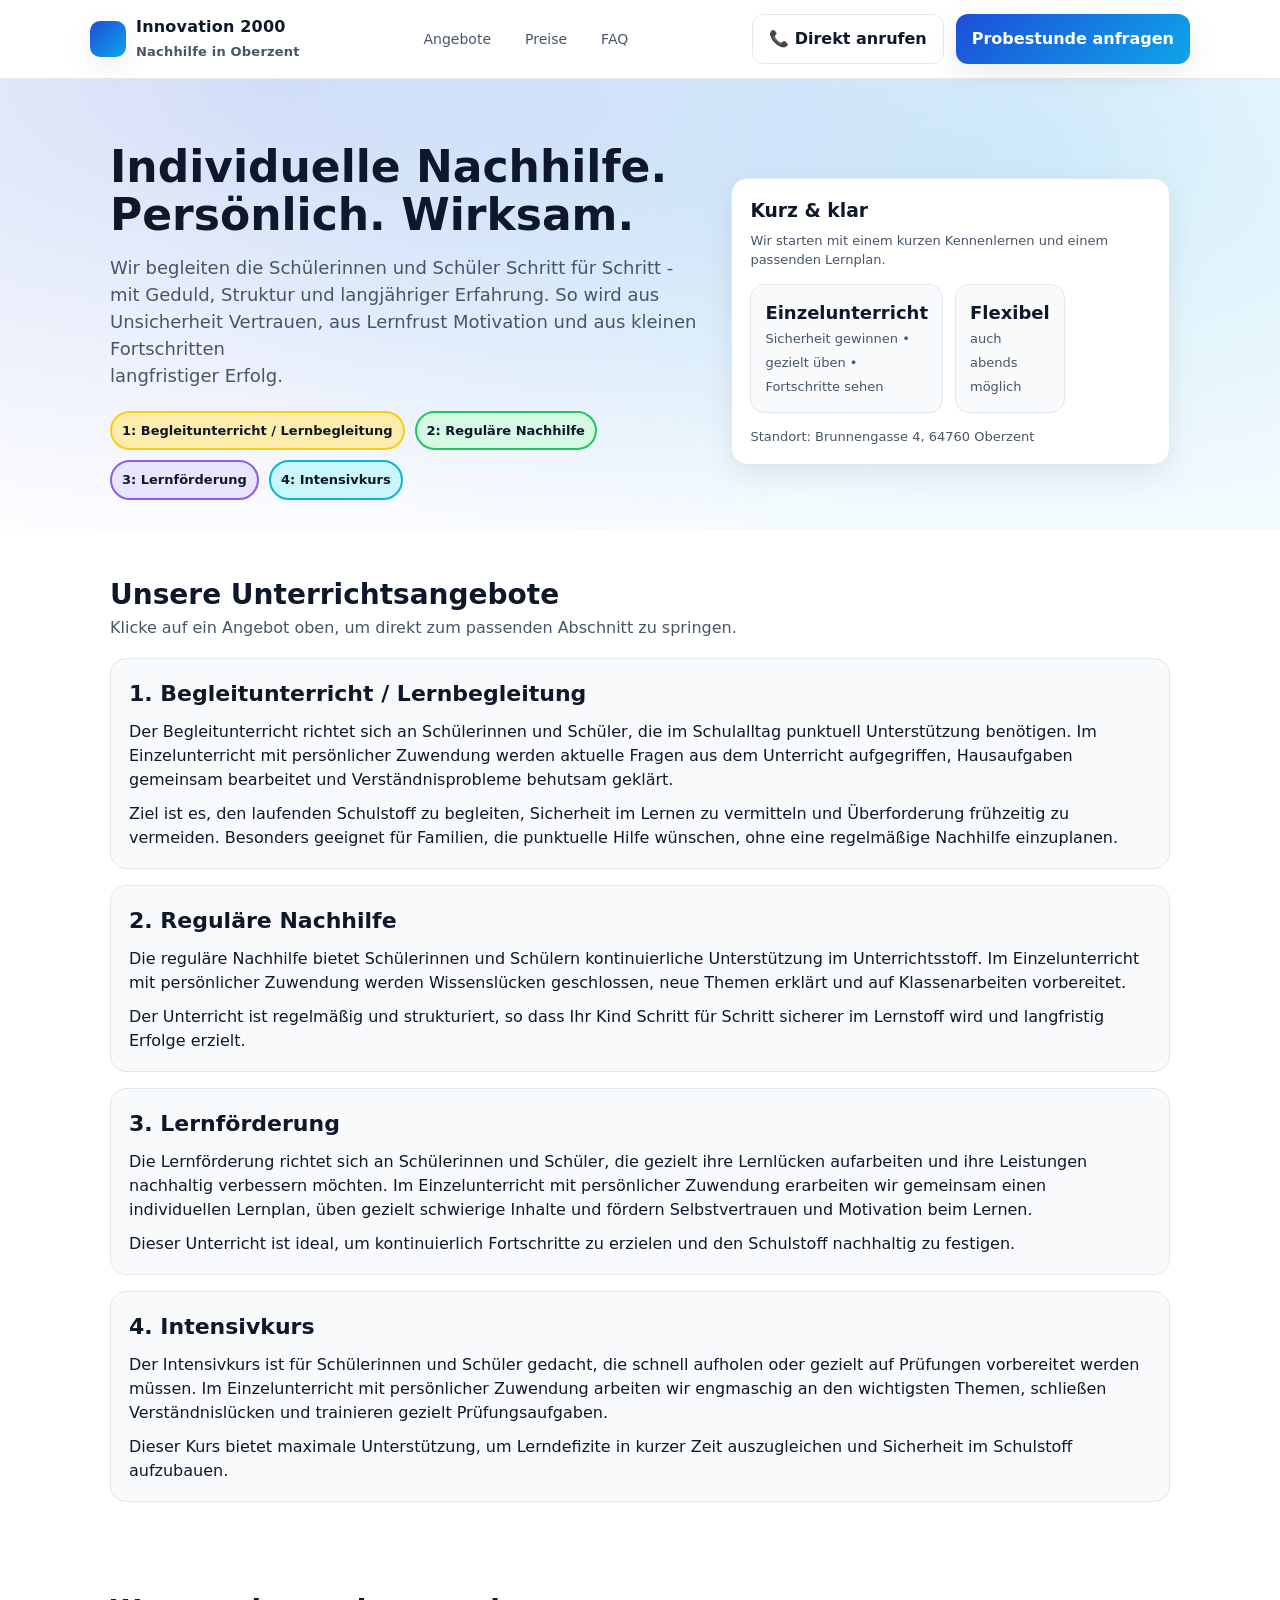
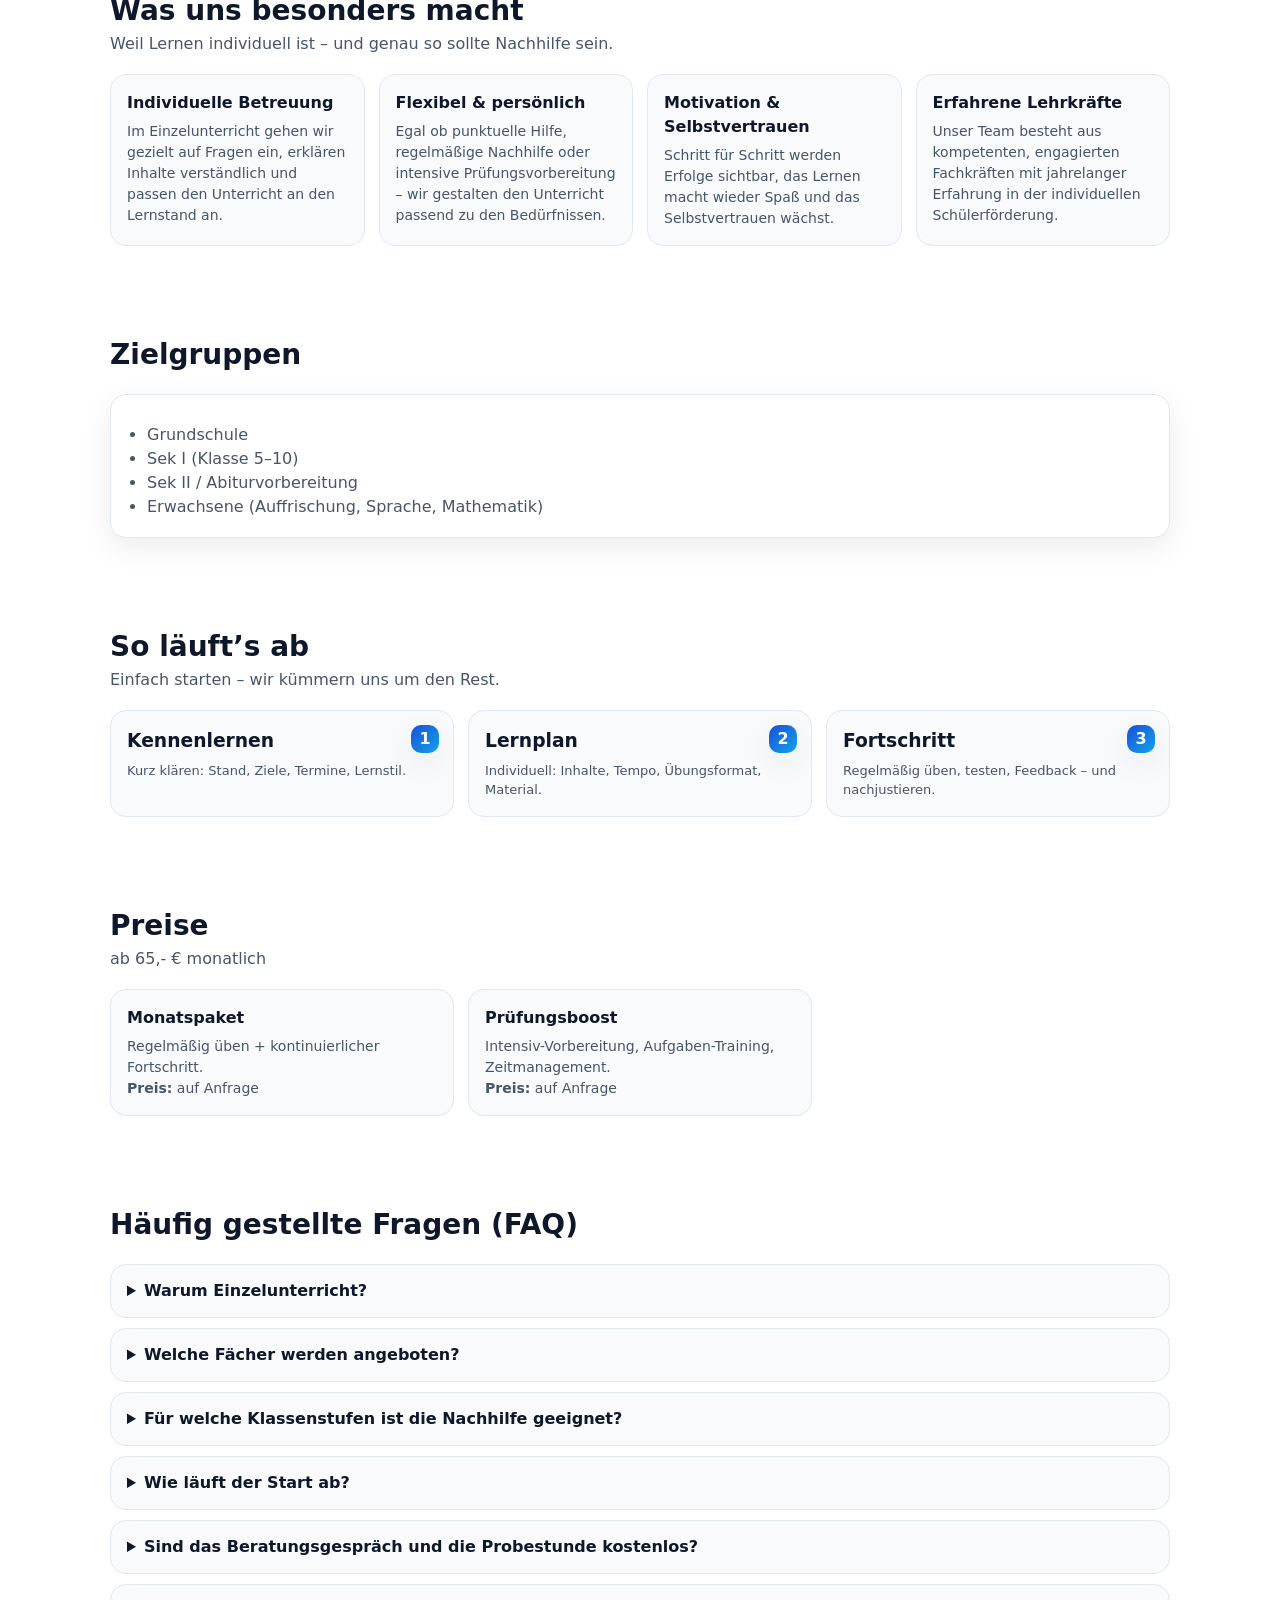
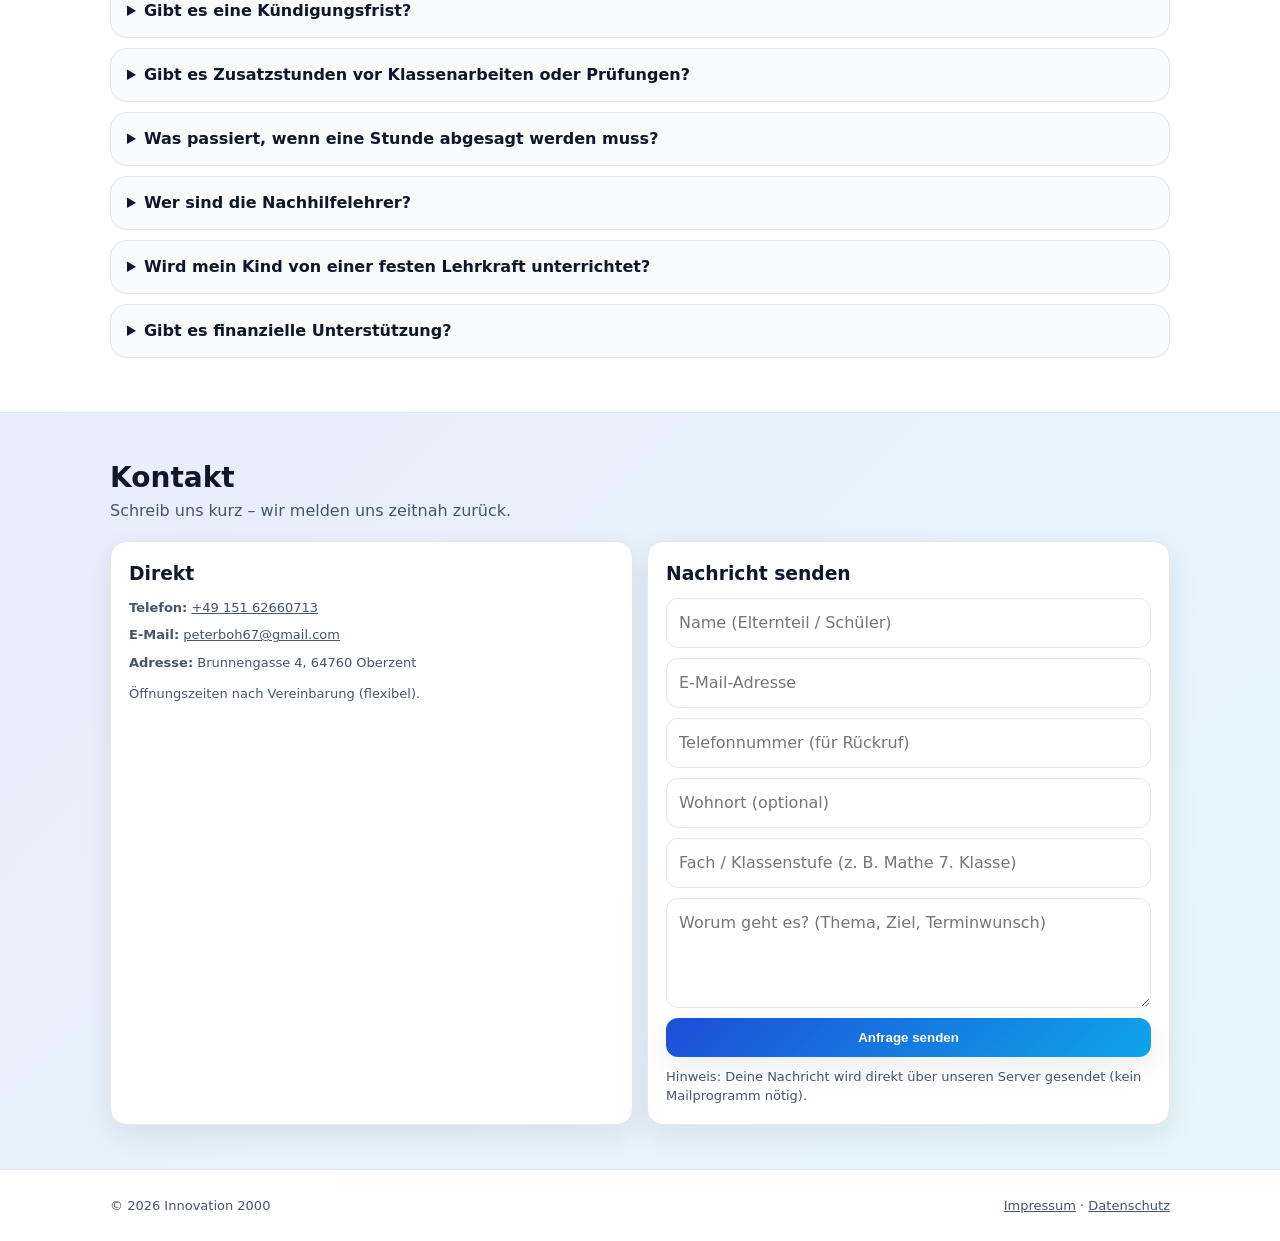
==== commit 9433e75e: "Update hero stat text and section heading wording" ====
--- a/index.html
+++ b/index.html
@@ -59,7 +59,7 @@
         </p>
 
         <div class="stats">
-          <div class="stat"><b>1:1</b><span class="small">volle Aufmerksamkeit</span></div>
+          <div class="stat"><b>Einzelunterricht</b><span class="small">Sicherheit gewinnen • gezielt üben • Fortschritte sehen</span></div>
           <div class="stat"><b>Flexibel</b><span class="small">auch abends möglich</span></div>
         </div>
 
@@ -143,7 +143,7 @@
     <div class="container">
       <div class="section-title">
         <div>
-          <h2>Warum Innovation 2000?</h2>
+          <h2>Was uns besonders macht</h2>
           <p class="sub">Weil Lernen individuell ist – und genau so sollte Nachhilfe sein.</p>
         </div>
       </div>
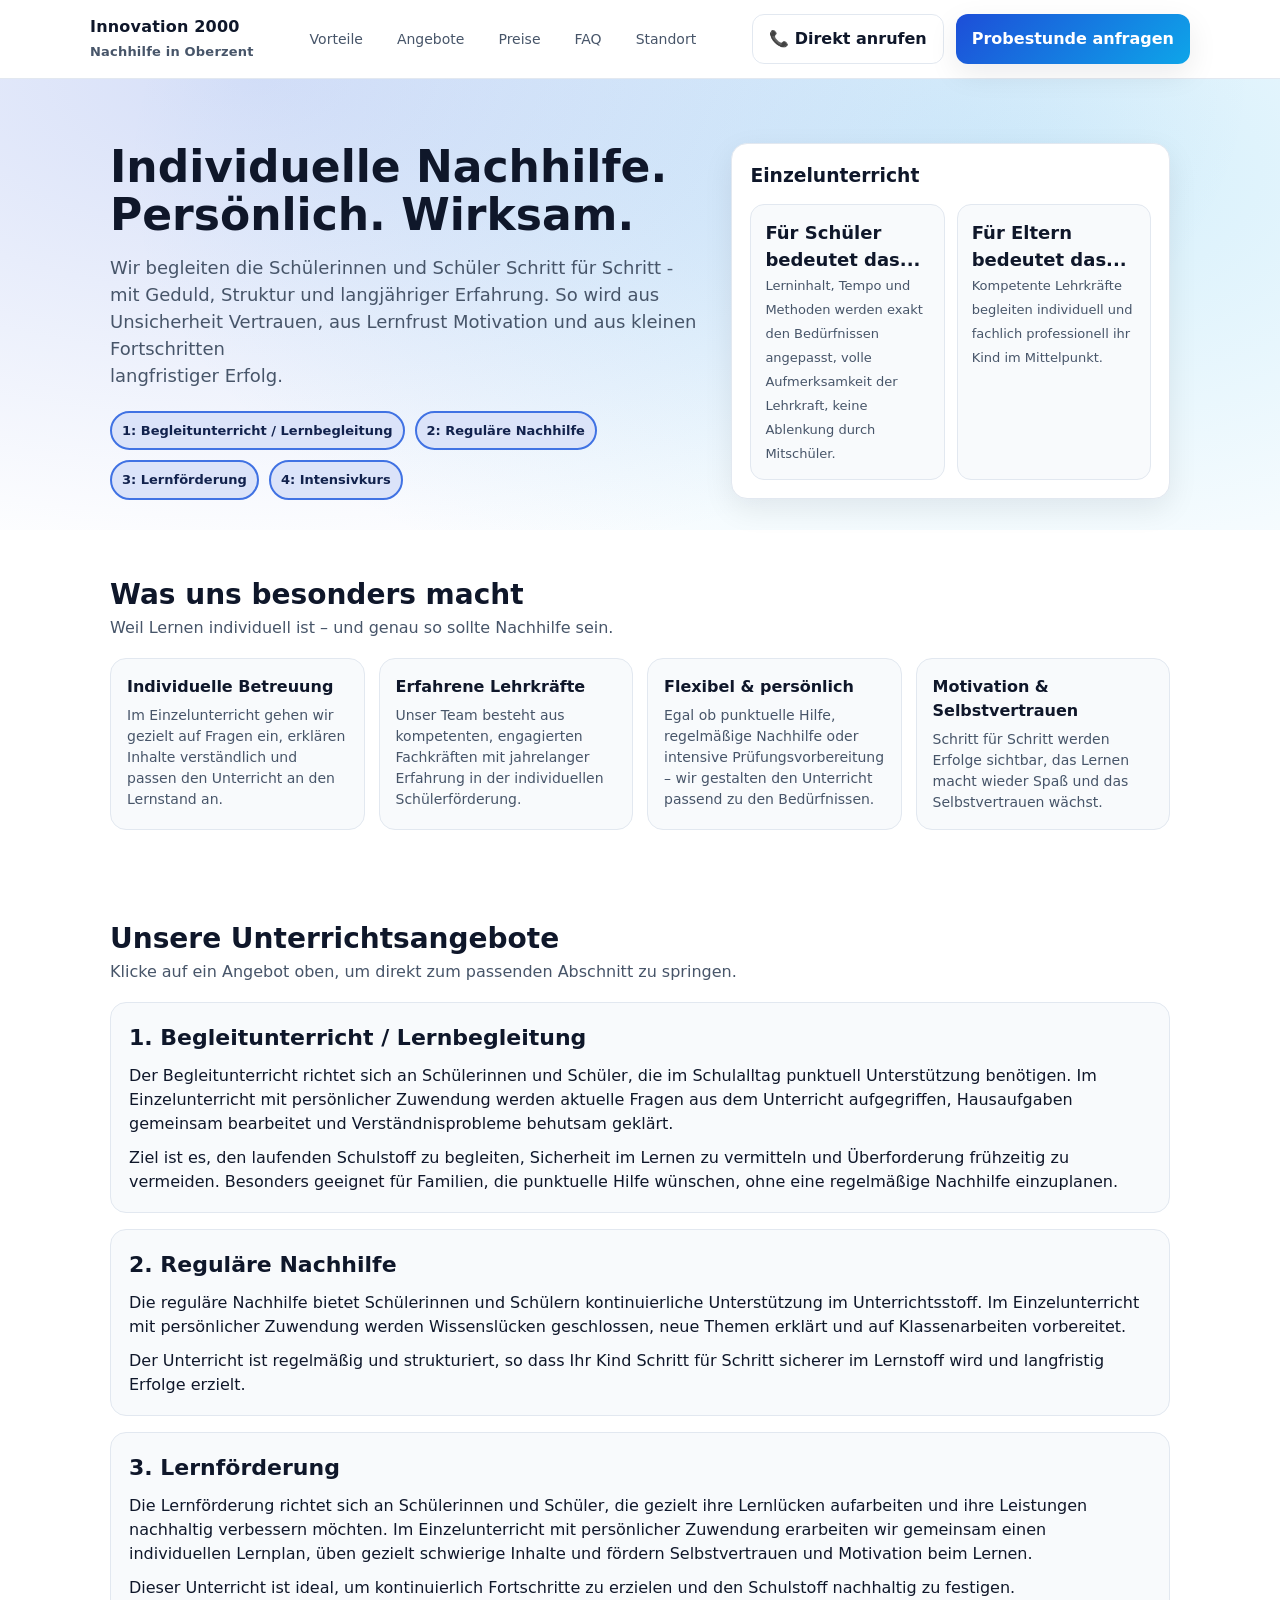
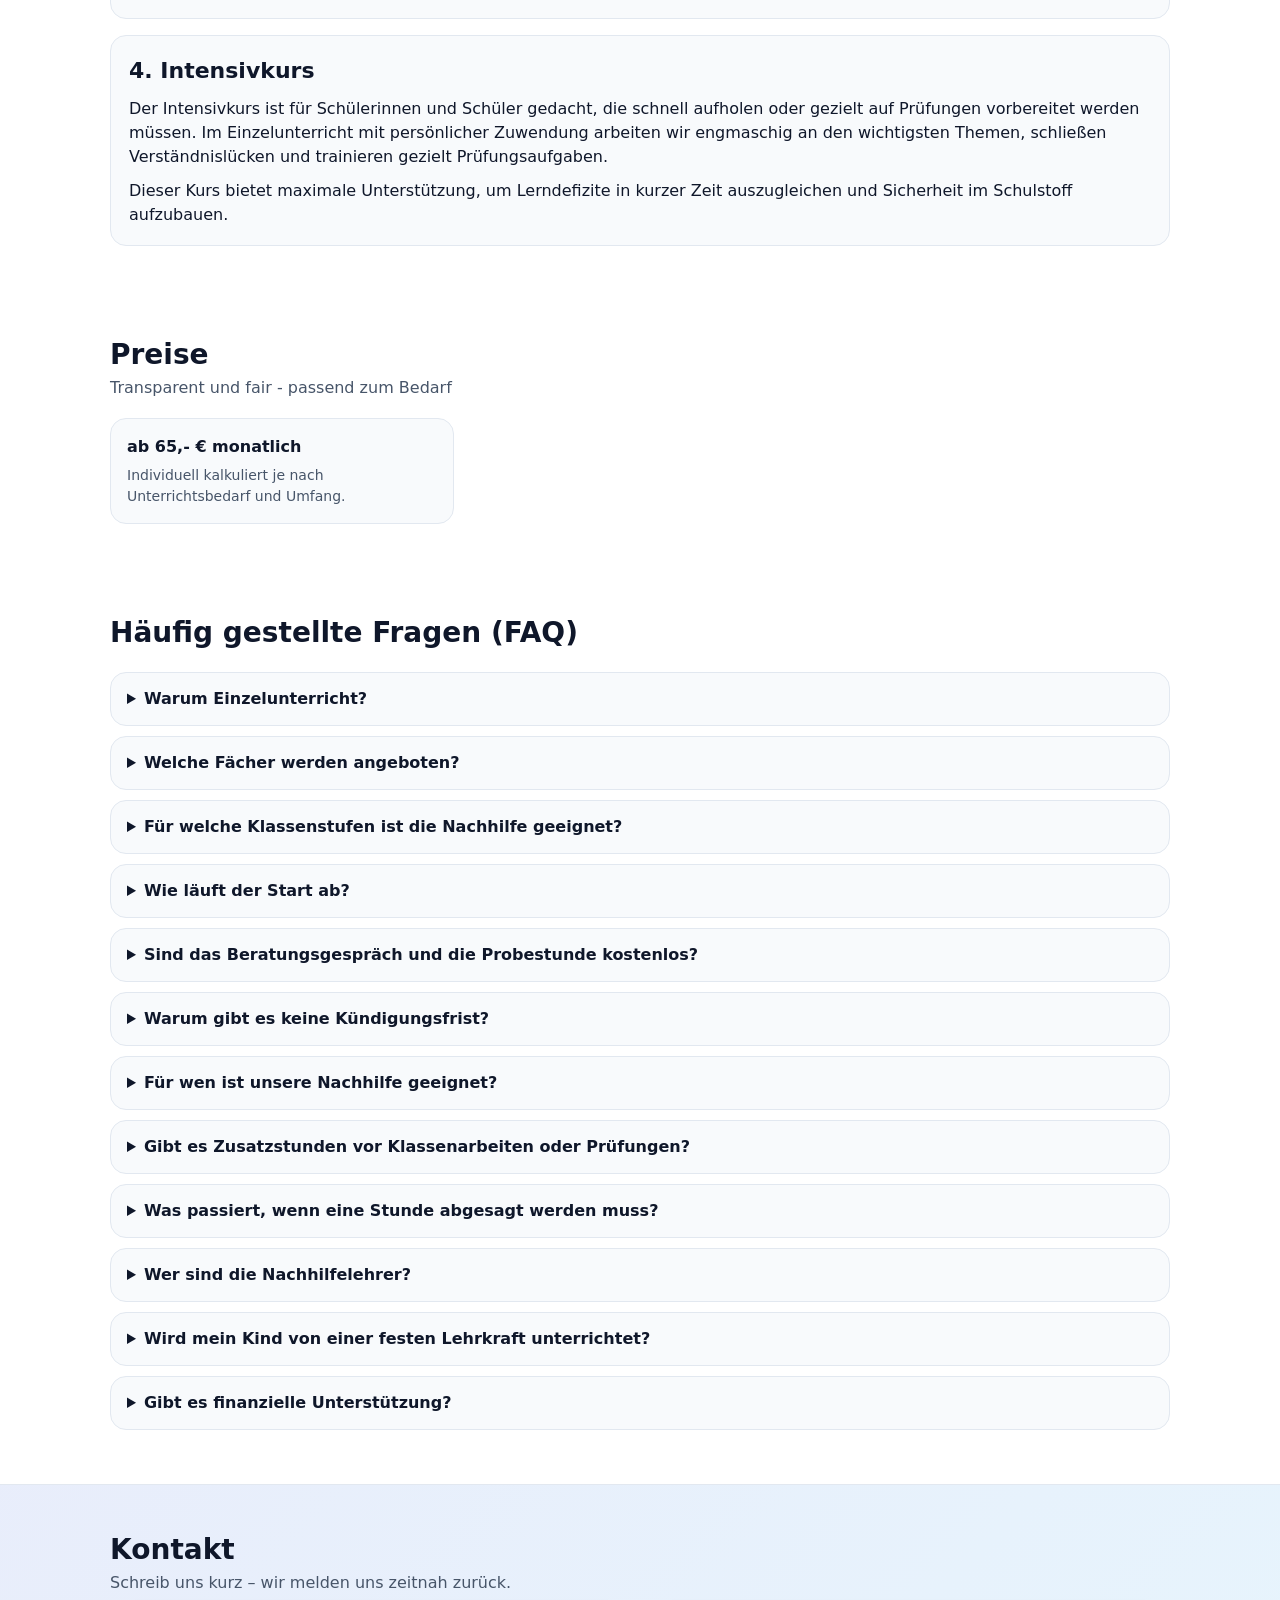
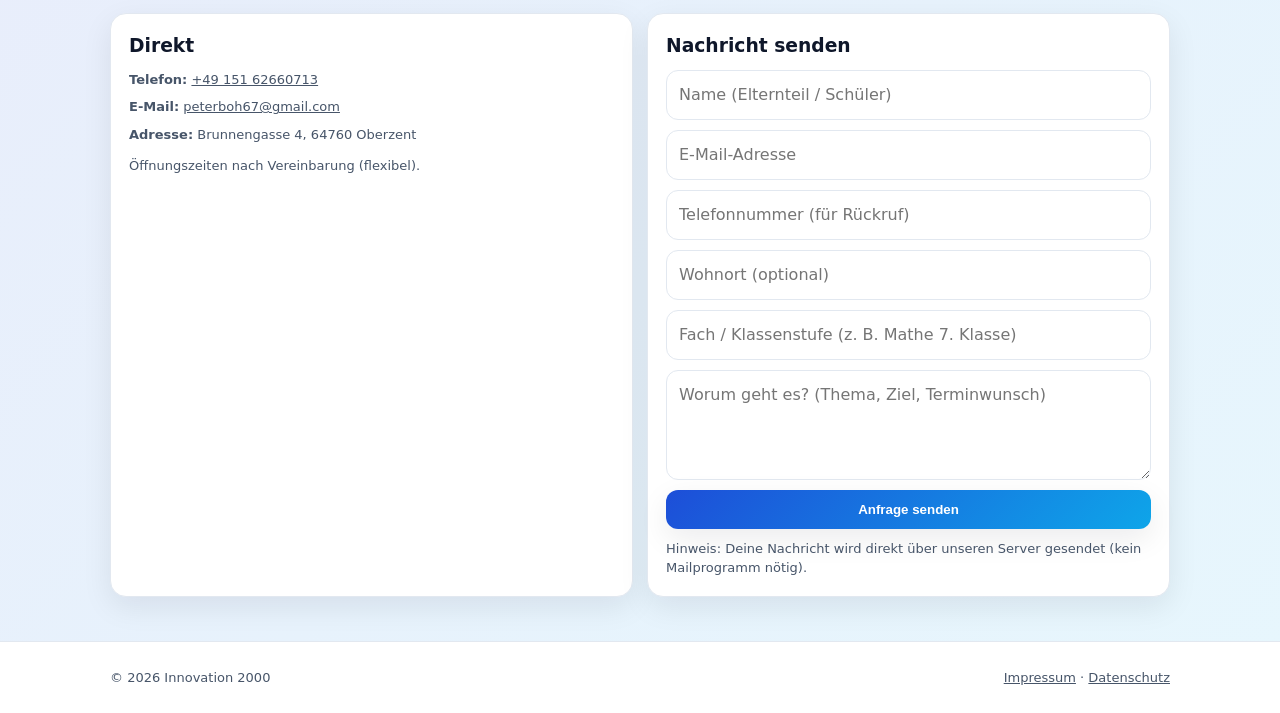
==== commit a9295976: "Aktualisiert Inhalte, Navigation und Layout der Startseite" ====
--- a/index.html
+++ b/index.html
@@ -1,144 +1,69 @@
-<!doctype html>
-<html lang="de">
-<head>
-  <meta charset="utf-8" />
-  <meta name="viewport" content="width=device-width, initial-scale=1" />
-  <title>Innovation 2000 – Nachhilfe in Oberzent</title>
-  <meta name="description" content="Innovation 2000: Individuelle 1:1 Nachhilfe in Oberzent (Beerfelden) und online. Mathe, Deutsch, Englisch u.v.m. Flexible Termine. Probestunde anfragen." />
-
-  <link rel="stylesheet" href="styles.css" />
-  <script defer src="script.js"></script>
-</head>
-
-<body>
-
-<header>
-  <div class="container nav">
-    <div class="brand">
-      <div class="logo" aria-hidden="true"></div>
-      <div>
-        Innovation 2000<br><span class="small">Nachhilfe in Oberzent</span>
-      </div>
-    </div>
-
+<!doctype html>
+<html lang="de">
+<head>
+  <meta charset="utf-8" />
+  <meta name="viewport" content="width=device-width, initial-scale=1" />
+  <title>Innovation 2000 – Nachhilfe in Oberzent</title>
+  <meta name="description" content="Innovation 2000: Individuelle 1:1 Nachhilfe in Oberzent (Beerfelden) und online. Mathe, Deutsch, Englisch u.v.m. Flexible Termine. Probestunde anfragen." />
+
+  <link rel="stylesheet" href="styles.css" />
+  <script defer src="script.js"></script>
+</head>
+
+<body>
+
+<header>
+  <div class="container nav">
+    <div class="brand">
+      <div>
+        Innovation 2000<br><span class="small">Nachhilfe in Oberzent</span>
+      </div>
+    </div>
+
     <nav class="menu" aria-label="Navigation">
-      <a href="#vorteile">Angebote</a>
+      <a href="#vorteile">Vorteile</a>
+      <a href="#unterrichtsangebote">Angebote</a>
       <a href="#preise">Preise</a>
       <a href="#faq">FAQ</a>
+      <a href="#kontakt">Standort</a>
     </nav>
-
-    <div class="hero-actions">
-      <a class="btn" href="tel:+4915162660713">📞 Direkt anrufen</a>
-      <a class="btn primary" href="#kontakt">Probestunde anfragen</a>
-    </div>
-  </div>
-</header>
-
-<main>
-
-  <section class="hero">
-    <div class="container hero-grid">
-      <div>
+
+    <div class="hero-actions">
+      <a class="btn" href="tel:+4915162660713">📞 Direkt anrufen</a>
+      <a class="btn primary" href="#kontakt">Probestunde anfragen</a>
+    </div>
+  </div>
+</header>
+
+<main>
+
+  <section class="hero">
+    <div class="container hero-grid">
+      <div>
         <h1>Individuelle Nachhilfe. Persönlich. Wirksam.</h1>
         <p class="lead">
           Wir begleiten die Schülerinnen und Schüler Schritt für Schritt - mit Geduld, Struktur und langjähriger Erfahrung.
           So wird aus Unsicherheit Vertrauen, aus Lernfrust Motivation und aus kleinen Fortschritten<br>langfristiger Erfolg.
         </p>
-        <div class="pillrow" aria-label="Unterrichtsangebote">
-          <a class="pill pill-link highlight-yellow" href="#angebot-begleitunterricht">1: Begleitunterricht / Lernbegleitung</a>
-          <a class="pill pill-link highlight-green" href="#angebot-regulaere-nachhilfe">2: Reguläre Nachhilfe</a>
-          <a class="pill pill-link highlight-purple" href="#angebot-lernfoerderung">3: Lernförderung</a>
-          <a class="pill pill-link highlight-cyan" href="#angebot-intensivkurs">4: Intensivkurs</a>
-        </div>
-      </div>
-
-      <div class="card">
-        <h3 class="m0 mb6">Kurz & klar</h3>
-        <p class="small m0 mb14">
-          Wir starten mit einem kurzen Kennenlernen und einem passenden Lernplan.
-        </p>
-
-        <div class="stats">
-          <div class="stat"><b>Einzelunterricht</b><span class="small">Sicherheit gewinnen • gezielt üben • Fortschritte sehen</span></div>
-          <div class="stat"><b>Flexibel</b><span class="small">auch abends möglich</span></div>
-        </div>
-
-        <p class="small mt14 m0">
-          Standort: Brunnengasse 4, 64760 Oberzent
-        </p>
-      </div>
-    </div>
-  </section>
-
-  <section id="unterrichtsangebote">
-    <div class="container">
-      <div class="section-title">
-        <div>
-          <h2>Unsere Unterrichtsangebote</h2>
-          <p class="sub">Klicke auf ein Angebot oben, um direkt zum passenden Abschnitt zu springen.</p>
-        </div>
-      </div>
-
-      <div class="offers-list">
-        <article class="offer" id="angebot-begleitunterricht">
-          <h3>1. Begleitunterricht / Lernbegleitung</h3>
-          <p>
-            Der Begleitunterricht richtet sich an Schülerinnen und Schüler, die im Schulalltag punktuell
-            Unterstützung benötigen. Im Einzelunterricht mit persönlicher Zuwendung werden aktuelle Fragen
-            aus dem Unterricht aufgegriffen, Hausaufgaben gemeinsam bearbeitet und Verständnisprobleme
-            behutsam geklärt.
-          </p>
-          <p>
-            Ziel ist es, den laufenden Schulstoff zu begleiten, Sicherheit im Lernen zu vermitteln und
-            Überforderung frühzeitig zu vermeiden. Besonders geeignet für Familien, die punktuelle Hilfe
-            wünschen, ohne eine regelmäßige Nachhilfe einzuplanen.
-          </p>
-        </article>
-
-        <article class="offer" id="angebot-regulaere-nachhilfe">
-          <h3>2. Reguläre Nachhilfe</h3>
-          <p>
-            Die reguläre Nachhilfe bietet Schülerinnen und Schülern kontinuierliche Unterstützung im
-            Unterrichtsstoff. Im Einzelunterricht mit persönlicher Zuwendung werden Wissenslücken
-            geschlossen, neue Themen erklärt und auf Klassenarbeiten vorbereitet.
-          </p>
-          <p>
-            Der Unterricht ist regelmäßig und strukturiert, so dass Ihr Kind Schritt für Schritt sicherer
-            im Lernstoff wird und langfristig Erfolge erzielt.
-          </p>
-        </article>
-
-        <article class="offer" id="angebot-lernfoerderung">
-          <h3>3. Lernförderung</h3>
-          <p>
-            Die Lernförderung richtet sich an Schülerinnen und Schüler, die gezielt ihre Lernlücken
-            aufarbeiten und ihre Leistungen nachhaltig verbessern möchten. Im Einzelunterricht mit
-            persönlicher Zuwendung erarbeiten wir gemeinsam einen individuellen Lernplan, üben gezielt
-            schwierige Inhalte und fördern Selbstvertrauen und Motivation beim Lernen.
-          </p>
-          <p>
-            Dieser Unterricht ist ideal, um kontinuierlich Fortschritte zu erzielen und den Schulstoff
-            nachhaltig zu festigen.
-          </p>
-        </article>
-
-        <article class="offer" id="angebot-intensivkurs">
-          <h3>4. Intensivkurs</h3>
-          <p>
-            Der Intensivkurs ist für Schülerinnen und Schüler gedacht, die schnell aufholen oder gezielt auf
-            Prüfungen vorbereitet werden müssen. Im Einzelunterricht mit persönlicher Zuwendung arbeiten wir
-            engmaschig an den wichtigsten Themen, schließen Verständnislücken und trainieren gezielt
-            Prüfungsaufgaben.
-          </p>
-          <p>
-            Dieser Kurs bietet maximale Unterstützung, um Lerndefizite in kurzer Zeit auszugleichen und
-            Sicherheit im Schulstoff aufzubauen.
-          </p>
-        </article>
-      </div>
-    </div>
-  </section>
-
+        <div class="pillrow" aria-label="Unterrichtsangebote">
+          <a class="pill pill-link highlight-yellow" href="#angebot-begleitunterricht">1: Begleitunterricht / Lernbegleitung</a>
+          <a class="pill pill-link highlight-green" href="#angebot-regulaere-nachhilfe">2: Reguläre Nachhilfe</a>
+          <a class="pill pill-link highlight-purple" href="#angebot-lernfoerderung">3: Lernförderung</a>
+          <a class="pill pill-link highlight-cyan" href="#angebot-intensivkurs">4: Intensivkurs</a>
+        </div>
+      </div>
+
+      <div class="card">
+        <h3 class="m0 mb6">Einzelunterricht</h3>
+
+        <div class="stats stats-two">
+          <div class="stat"><b>Für Schüler bedeutet das...</b><span class="small">Lerninhalt, Tempo und Methoden werden exakt den Bedürfnissen angepasst, volle Aufmerksamkeit der Lehrkraft, keine Ablenkung durch Mitschüler.</span></div>
+          <div class="stat"><b>Für Eltern bedeutet das...</b><span class="small">Kompetente Lehrkräfte begleiten individuell und fachlich professionell ihr Kind im Mittelpunkt.</span></div>
+        </div>
+      </div>
+    </div>
+  </section>
+
   <section id="vorteile">
     <div class="container">
       <div class="section-title">
@@ -154,6 +79,10 @@
           <p>Im Einzelunterricht gehen wir gezielt auf Fragen ein, erklären Inhalte verständlich und passen den Unterricht an den Lernstand an.</p>
         </div>
         <div class="feature">
+          <h3>Erfahrene Lehrkräfte</h3>
+          <p>Unser Team besteht aus kompetenten, engagierten Fachkräften mit jahrelanger Erfahrung in der individuellen Schülerförderung.</p>
+        </div>
+        <div class="feature">
           <h3>Flexibel &amp; persönlich</h3>
           <p>Egal ob punktuelle Hilfe, regelmäßige Nachhilfe oder intensive Prüfungsvorbereitung – wir gestalten den Unterricht passend zu den Bedürfnissen.</p>
         </div>
@@ -161,86 +90,100 @@
           <h3>Motivation &amp; Selbstvertrauen</h3>
           <p>Schritt für Schritt werden Erfolge sichtbar, das Lernen macht wieder Spaß und das Selbstvertrauen wächst.</p>
         </div>
-        <div class="feature">
-          <h3>Erfahrene Lehrkräfte</h3>
-          <p>Unser Team besteht aus kompetenten, engagierten Fachkräften mit jahrelanger Erfahrung in der individuellen Schülerförderung.</p>
-        </div>
-      </div>
-    </div>
-  </section>
-
-  <section id="faecher">
-    <div class="container">
-      <div class="section-title">
-        <div>
-          <h2>Zielgruppen</h2>
-        </div>
-      </div>
-
-      <div class="card">
-        <ul class="list m0">
-          <li>Grundschule</li>
-          <li>Sek I (Klasse 5–10)</li>
-          <li>Sek II / Abiturvorbereitung</li>
-          <li>Erwachsene (Auffrischung, Sprache, Mathematik)</li>
-        </ul>
-      </div>
-    </div>
-  </section>
-
-  <section id="ablauf">
-    <div class="container">
-      <div class="section-title">
-        <div>
-          <h2>So läuft’s ab</h2>
-          <p class="sub">Einfach starten – wir kümmern uns um den Rest.</p>
-        </div>
-      </div>
-
-      <div class="grid3 steps">
-        <div class="step">
-          <h3 class="m0 mb6">Kennenlernen</h3>
-          <p class="small m0">Kurz klären: Stand, Ziele, Termine, Lernstil.</p>
-        </div>
-        <div class="step">
-          <h3 class="m0 mb6">Lernplan</h3>
-          <p class="small m0">Individuell: Inhalte, Tempo, Übungsformat, Material.</p>
-        </div>
-        <div class="step">
-          <h3 class="m0 mb6">Fortschritt</h3>
-          <p class="small m0">Regelmäßig üben, testen, Feedback – und nachjustieren.</p>
-        </div>
-      </div>
-    </div>
-  </section>
-
+      </div>
+    </div>
+  </section>
+
+  <section id="unterrichtsangebote">
+    <div class="container">
+      <div class="section-title">
+        <div>
+          <h2>Unsere Unterrichtsangebote</h2>
+          <p class="sub">Klicke auf ein Angebot oben, um direkt zum passenden Abschnitt zu springen.</p>
+        </div>
+      </div>
+
+      <div class="offers-list">
+        <article class="offer" id="angebot-begleitunterricht">
+          <h3>1. Begleitunterricht / Lernbegleitung</h3>
+          <p>
+            Der Begleitunterricht richtet sich an Schülerinnen und Schüler, die im Schulalltag punktuell
+            Unterstützung benötigen. Im Einzelunterricht mit persönlicher Zuwendung werden aktuelle Fragen
+            aus dem Unterricht aufgegriffen, Hausaufgaben gemeinsam bearbeitet und Verständnisprobleme
+            behutsam geklärt.
+          </p>
+          <p>
+            Ziel ist es, den laufenden Schulstoff zu begleiten, Sicherheit im Lernen zu vermitteln und
+            Überforderung frühzeitig zu vermeiden. Besonders geeignet für Familien, die punktuelle Hilfe
+            wünschen, ohne eine regelmäßige Nachhilfe einzuplanen.
+          </p>
+        </article>
+
+        <article class="offer" id="angebot-regulaere-nachhilfe">
+          <h3>2. Reguläre Nachhilfe</h3>
+          <p>
+            Die reguläre Nachhilfe bietet Schülerinnen und Schülern kontinuierliche Unterstützung im
+            Unterrichtsstoff. Im Einzelunterricht mit persönlicher Zuwendung werden Wissenslücken
+            geschlossen, neue Themen erklärt und auf Klassenarbeiten vorbereitet.
+          </p>
+          <p>
+            Der Unterricht ist regelmäßig und strukturiert, so dass Ihr Kind Schritt für Schritt sicherer
+            im Lernstoff wird und langfristig Erfolge erzielt.
+          </p>
+        </article>
+
+        <article class="offer" id="angebot-lernfoerderung">
+          <h3>3. Lernförderung</h3>
+          <p>
+            Die Lernförderung richtet sich an Schülerinnen und Schüler, die gezielt ihre Lernlücken
+            aufarbeiten und ihre Leistungen nachhaltig verbessern möchten. Im Einzelunterricht mit
+            persönlicher Zuwendung erarbeiten wir gemeinsam einen individuellen Lernplan, üben gezielt
+            schwierige Inhalte und fördern Selbstvertrauen und Motivation beim Lernen.
+          </p>
+          <p>
+            Dieser Unterricht ist ideal, um kontinuierlich Fortschritte zu erzielen und den Schulstoff
+            nachhaltig zu festigen.
+          </p>
+        </article>
+
+        <article class="offer" id="angebot-intensivkurs">
+          <h3>4. Intensivkurs</h3>
+          <p>
+            Der Intensivkurs ist für Schülerinnen und Schüler gedacht, die schnell aufholen oder gezielt auf
+            Prüfungen vorbereitet werden müssen. Im Einzelunterricht mit persönlicher Zuwendung arbeiten wir
+            engmaschig an den wichtigsten Themen, schließen Verständnislücken und trainieren gezielt
+            Prüfungsaufgaben.
+          </p>
+          <p>
+            Dieser Kurs bietet maximale Unterstützung, um Lerndefizite in kurzer Zeit auszugleichen und
+            Sicherheit im Schulstoff aufzubauen.
+          </p>
+        </article>
+      </div>
+    </div>
+  </section>
+
   <section id="preise">
-    <div class="container">
-      <div class="section-title">
-        <div>
-          <h2>Preise</h2>
-          <p class="sub">ab 65,- € monatlich</p>
-        </div>
-      </div>
-
-      <div class="grid3">
-        <div class="feature">
-          <h3>Monatspaket</h3>
-          <p>Regelmäßig üben + kontinuierlicher Fortschritt.</p>
-          <p class="small mt10"><b>Preis:</b> auf Anfrage</p>
-        </div>
-        <div class="feature">
-          <h3>Prüfungsboost</h3>
-          <p>Intensiv-Vorbereitung, Aufgaben-Training, Zeitmanagement.</p>
-          <p class="small mt10"><b>Preis:</b> auf Anfrage</p>
-        </div>
-      </div>
-
-    </div>
-  </section>
-
+    <div class="container">
+      <div class="section-title">
+        <div>
+          <h2>Preise</h2>
+          <p class="sub">Transparent und fair - passend zum Bedarf</p>
+        </div>
+      </div>
+
+      <div class="grid3">
+        <div class="feature">
+          <h3>ab 65,- € monatlich</h3>
+          <p>Individuell kalkuliert je nach Unterrichtsbedarf und Umfang.</p>
+        </div>
+      </div>
+
+    </div>
+  </section>
+
   <section id="faq" class="faq">
-    <div class="container">
+    <div class="container">
       <div class="section-title">
         <div>
           <h2>Häufig gestellte Fragen (FAQ)</h2>
@@ -268,8 +211,12 @@
         <p>Ja. Beratungsgespräch und Probestunde sind kostenlos und unverbindlich.</p>
       </details>
       <details>
-        <summary>Gibt es eine Kündigungsfrist?</summary>
+        <summary>Warum gibt es keine Kündigungsfrist?</summary>
         <p>Nein. Wir möchten, dass Sie aus Überzeugung bei uns bleiben - nicht aufgrund vertraglicher Bindung. Deshalb gibt es keine feste Kündigungsfrist.</p>
+      </details>
+      <details>
+        <summary>Für wen ist unsere Nachhilfe geeignet?</summary>
+        <p>Wir begleiten Schülerinnen und Schüler der Grundschule, der Sekundarstufe I (Klasse 5–10), der Sekundarstufe II mit gezielter Abiturvorbereitung sowie Auszubildende in kaufmännischen Berufen.</p>
       </details>
       <details>
         <summary>Gibt es Zusatzstunden vor Klassenarbeiten oder Prüfungen?</summary>
@@ -293,63 +240,63 @@
       </details>
     </div>
   </section>
-
-  <section id="kontakt" class="contact">
-    <div class="container">
-      <div class="section-title">
-        <div>
-          <h2>Kontakt</h2>
-          <p class="sub">Schreib uns kurz – wir melden uns zeitnah zurück.</p>
-        </div>
-      </div>
-
-      <div class="grid2">
-        <div class="card">
-          <h3 class="m0 mb10">Direkt</h3>
-          <p class="small m0 mb8"><b>Telefon:</b> <a href="tel:+4915162660713">+49 151 62660713</a></p>
-          <p class="small m0 mb8"><b>E-Mail:</b> <a href="mailto:peterboh67@gmail.com">peterboh67@gmail.com</a></p>
-          <p class="small m0"><b>Adresse:</b> Brunnengasse 4, 64760 Oberzent</p>
-          <p class="small mt12 m0">Öffnungszeiten nach Vereinbarung (flexibel).</p>
-        </div>
-
-        <div class="card">
-          <h3 class="m0 mb10">Nachricht senden</h3>
-
-          <form id="contactForm" action="send.php" method="post" novalidate>
-            <!-- Honeypot (Bots füllen das aus) -->
-            <input type="text" name="company" tabindex="-1" autocomplete="off" class="hp" aria-hidden="true">
-
-            <input type="text" name="name" placeholder="Name (Elternteil / Schüler)" autocomplete="name" required>
-            <input type="email" name="email" placeholder="E-Mail-Adresse" autocomplete="email" required>
-
-            <input type="tel" name="phone" placeholder="Telefonnummer (für Rückruf)" autocomplete="tel" required>
-
-            <input type="text" name="city" placeholder="Wohnort (optional)" autocomplete="address-level2">
-
-            <input type="text" name="topic" placeholder="Fach / Klassenstufe (z. B. Mathe 7. Klasse)">
-
-            <textarea name="message" placeholder="Worum geht es? (Thema, Ziel, Terminwunsch)" required></textarea>
-
-            <button class="btn primary" type="submit">Anfrage senden</button>
-            <p class="small m0" id="formHint"></p>
-          </form>
-
-        </div>
-      </div>
-    </div>
-  </section>
-
-</main>
-
-<footer>
-  <div class="container footer-row">
-    <div>© <span id="y"></span> Innovation 2000</div>
-    <div>
-      <a href="impressum.html" class="small">Impressum</a> ·
-      <a href="datenschutz.html" class="small">Datenschutz</a>
-    </div>
-  </div>
-</footer>
-
-</body>
-</html>
+
+  <section id="kontakt" class="contact">
+    <div class="container">
+      <div class="section-title">
+        <div>
+          <h2>Kontakt</h2>
+          <p class="sub">Schreib uns kurz – wir melden uns zeitnah zurück.</p>
+        </div>
+      </div>
+
+      <div class="grid2">
+        <div class="card">
+          <h3 class="m0 mb10">Direkt</h3>
+          <p class="small m0 mb8"><b>Telefon:</b> <a href="tel:+4915162660713">+49 151 62660713</a></p>
+          <p class="small m0 mb8"><b>E-Mail:</b> <a href="mailto:peterboh67@gmail.com">peterboh67@gmail.com</a></p>
+          <p class="small m0"><b>Adresse:</b> Brunnengasse 4, 64760 Oberzent</p>
+          <p class="small mt12 m0">Öffnungszeiten nach Vereinbarung (flexibel).</p>
+        </div>
+
+        <div class="card">
+          <h3 class="m0 mb10">Nachricht senden</h3>
+
+          <form id="contactForm" action="send.php" method="post" novalidate>
+            <!-- Honeypot (Bots füllen das aus) -->
+            <input type="text" name="company" tabindex="-1" autocomplete="off" class="hp" aria-hidden="true">
+
+            <input type="text" name="name" placeholder="Name (Elternteil / Schüler)" autocomplete="name" required>
+            <input type="email" name="email" placeholder="E-Mail-Adresse" autocomplete="email" required>
+
+            <input type="tel" name="phone" placeholder="Telefonnummer (für Rückruf)" autocomplete="tel" required>
+
+            <input type="text" name="city" placeholder="Wohnort (optional)" autocomplete="address-level2">
+
+            <input type="text" name="topic" placeholder="Fach / Klassenstufe (z. B. Mathe 7. Klasse)">
+
+            <textarea name="message" placeholder="Worum geht es? (Thema, Ziel, Terminwunsch)" required></textarea>
+
+            <button class="btn primary" type="submit">Anfrage senden</button>
+            <p class="small m0" id="formHint"></p>
+          </form>
+
+        </div>
+      </div>
+    </div>
+  </section>
+
+</main>
+
+<footer>
+  <div class="container footer-row">
+    <div>© <span id="y"></span> Innovation 2000</div>
+    <div>
+      <a href="impressum.html" class="small">Impressum</a> ·
+      <a href="datenschutz.html" class="small">Datenschutz</a>
+    </div>
+  </div>
+</footer>
+
+</body>
+</html>
--- a/styles.css
+++ b/styles.css
@@ -1,308 +1,297 @@
-/* ====== Theme Tokens (Default = Light) ====== */
-:root{
-  --bg:#ffffff;
-  --text:#0f172a;
-  --muted:#475569;
-  --card:#f8fafc;
-  --panel:#ffffff;
-  --line:#e2e8f0;
-
-  --primary:#1d4ed8;
-  --primary2:#0ea5e9;
-
-  --radius:16px;
-  --shadow: 0 10px 30px rgba(2,6,23,.08);
-
-  color-scheme: light dark; /* lässt Browser-Controls (Formulare etc.) passend rendern */
-}
-
-/* ====== Auto Dark Mode (System) ====== */
-@media (prefers-color-scheme: dark){
-  :root{
-    --bg:#0b1220;
-    --text:#e5e7eb;
-    --muted:#9aa4b2;
-    --card:#0f172a;
-    --panel:#0b1220;
-    --line:#1f2a44;
-
-    --shadow: 0 10px 30px rgba(0,0,0,.35);
-  }
-}
-
-/* ====== Base ====== */
-*{ box-sizing:border-box; }
-html{ scroll-behavior:smooth; }
-body{
-  margin:0;
-  font-family: system-ui, -apple-system, Segoe UI, Roboto, Helvetica, Arial, "Apple Color Emoji","Segoe UI Emoji";
-  background:var(--bg);
-  color:var(--text);
-  line-height:1.5;
-}
-a{ color:inherit; }
-.container{ max-width:1100px; margin:0 auto; padding:0 20px; }
-
-/* Helpers */
-.small{ font-size:13px; color:var(--muted); }
-.m0{ margin:0; }
-.mb6{ margin-bottom:6px; }
-.mb8{ margin-bottom:8px; }
-.mb10{ margin-bottom:10px; }
-.mb14{ margin-bottom:14px; }
-.mt10{ margin-top:10px; }
-.mt12{ margin-top:12px; }
-.mt14{ margin-top:14px; }
-
-/* Honeypot hidden */
-.hp{
-  position:absolute !important;
-  left:-9999px !important;
-  width:1px !important;
-  height:1px !important;
-  overflow:hidden !important;
-}
-
-/* ====== Header / Nav ====== */
-header{
-  position:sticky;
-  top:0;
-  background: color-mix(in srgb, var(--panel) 92%, transparent);
-  backdrop-filter: blur(10px);
-  border-bottom:1px solid var(--line);
-  z-index:10;
-}
-.nav{
-  display:flex;
-  align-items:center;
-  justify-content:space-between;
-  padding:14px 0;
-  gap:16px;
-}
-.brand{ display:flex; gap:10px; align-items:center; font-weight:800; letter-spacing:.2px; }
-.logo{
-  width:36px; height:36px; border-radius:10px;
-  background: linear-gradient(135deg,var(--primary),var(--primary2));
-  box-shadow: var(--shadow);
-}
-.menu{ display:flex; gap:14px; flex-wrap:wrap; justify-content:flex-end; }
-.menu a{
-  font-size:14px;
-  color:var(--muted);
-  text-decoration:none;
-  padding:8px 10px;
-  border-radius:10px;
-}
-.menu a:hover{
-  background: color-mix(in srgb, var(--card) 80%, transparent);
-  color:var(--text);
-}
-
-/* ====== Buttons ====== */
-.btn{
-  display:inline-flex;
-  align-items:center;
-  justify-content:center;
-  padding:12px 16px;
-  border-radius:12px;
-  border:1px solid var(--line);
-  text-decoration:none;
-  font-weight:700;
-  gap:10px;
-  background: color-mix(in srgb, var(--panel) 88%, transparent);
-}
-.btn.primary{
-  background: linear-gradient(135deg,var(--primary),var(--primary2));
-  color:#fff;
-  border:none;
-  box-shadow: var(--shadow);
-}
-.btn:hover{ transform: translateY(-1px); }
-
-/* ====== Hero ====== */
-.hero{
-  padding:64px 0 30px;
-  background:
-    radial-gradient(1000px 500px at 20% 0%, color-mix(in srgb, var(--primary) 18%, transparent), transparent),
-    radial-gradient(900px 500px at 80% 20%, color-mix(in srgb, var(--primary2) 18%, transparent), transparent);
-}
-.hero-grid{
-  display:grid;
-  grid-template-columns: 1.15fr .85fr;
-  gap:28px;
-  align-items:center;
-}
-h1{ font-size:44px; line-height:1.1; margin:0 0 14px; }
-.lead{ font-size:18px; color:var(--muted); margin:0 0 22px; }
-.hero-actions{ display:flex; gap:12px; flex-wrap:wrap; }
-.pillrow{ display:flex; gap:10px; flex-wrap:wrap; margin-top:18px; }
-.pill{
-  font-size:13px;
-  color:var(--muted);
-  border:1px solid var(--line);
-  background: var(--panel);
-  padding:8px 10px;
-  border-radius:999px;
-}
-.pill-link{
-  color:var(--text);
-  font-weight:700;
-  text-decoration:none;
-  border-width:2px;
-}
-.pill-link:hover{
-  transform: translateY(-1px);
-}
-.highlight-yellow{
-  background: color-mix(in srgb, #facc15 35%, var(--panel));
-  border-color:#facc15;
-}
-.highlight-green{
-  background: color-mix(in srgb, #86efac 35%, var(--panel));
-  border-color:#22c55e;
-}
-.highlight-purple{
-  background: color-mix(in srgb, #c4b5fd 35%, var(--panel));
-  border-color:#8b5cf6;
-}
-.highlight-cyan{
-  background: color-mix(in srgb, #67e8f9 35%, var(--panel));
-  border-color:#06b6d4;
-}
-
-
-.offers-list{
-  display:grid;
-  gap:16px;
-}
-.offer{
-  background: var(--card);
-  border:1px solid var(--line);
-  border-radius:var(--radius);
-  padding:18px;
-}
-.offer h3{
-  margin:0 0 10px;
-  font-size:22px;
-}
-.offer p{
-  margin:0 0 10px;
-}
-.offer p:last-child{
-  margin-bottom:0;
-}
-
-/* ====== Cards / Blocks ====== */
-.card{
-  background: var(--panel);
-  border:1px solid var(--line);
-  border-radius:var(--radius);
-  box-shadow: var(--shadow);
-  padding:18px;
-}
-.stats{ display:grid; grid-template-columns: repeat(3,1fr); gap:12px; margin-top:14px; }
-.stat{
-  background: var(--card);
-  border:1px solid var(--line);
-  border-radius:14px;
-  padding:14px;
-}
-.stat b{ display:block; font-size:18px; }
-
-/* ====== Sections ====== */
-section{ padding:44px 0; }
-.section-title{
-  display:flex;
-  align-items:flex-end;
-  justify-content:space-between;
-  gap:20px;
-  margin-bottom:18px;
-}
-h2{ margin:0; font-size:28px; }
-.sub{ margin:0; color:var(--muted); }
-
-.grid3{ display:grid; grid-template-columns: repeat(3,1fr); gap:14px; }
-.grid4{ display:grid; grid-template-columns: repeat(4,1fr); gap:14px; }
-.grid2{ display:grid; grid-template-columns: 1fr 1fr; gap:14px; }
-
-.feature{
-  background: var(--card);
-  border:1px solid var(--line);
-  border-radius:var(--radius);
-  padding:16px;
-}
-.feature h3{ margin:0 0 6px; font-size:16px; }
-.feature p{ margin:0; color:var(--muted); font-size:14px; }
-
-.list{ margin:10px 0 0; padding-left:18px; color:var(--muted); }
-
-/* Steps */
-.steps{ counter-reset: step; }
-.step{
-  background: var(--card);
-  border:1px solid var(--line);
-  border-radius:var(--radius);
-  padding:16px;
-  position:relative;
-}
-.step:before{
-  counter-increment: step;
-  content: counter(step);
-  position:absolute; top:14px; right:14px;
-  width:28px; height:28px; border-radius:10px;
-  background: linear-gradient(135deg,var(--primary),var(--primary2));
-  color:white;
-  display:flex; align-items:center; justify-content:center;
-  font-weight:800;
-  box-shadow: var(--shadow);
-}
-
-/* FAQ */
-.faq details{
-  background: var(--card);
-  border:1px solid var(--line);
-  border-radius:var(--radius);
-  padding:14px 16px;
-  margin-bottom:10px;
-}
-.faq summary{ cursor:pointer; font-weight:700; }
-.faq p{ margin:10px 0 0; color:var(--muted); }
-
-/* Contact */
-.contact{
-  background: linear-gradient(
-    135deg,
-    color-mix(in srgb, var(--primary) 10%, transparent),
-    color-mix(in srgb, var(--primary2) 10%, transparent)
-  );
-  border-top:1px solid var(--line);
-}
-form{ display:grid; gap:10px; }
-input, textarea{
-  width:100%;
-  padding:12px 12px;
-  border-radius:12px;
-  border:1px solid var(--line);
-  font:inherit;
-  background: var(--panel);
-  color: var(--text);
-}
-textarea{ min-height:110px; resize:vertical; }
-
-/* Footer */
-footer{ padding:26px 0; border-top:1px solid var(--line); color:var(--muted); font-size:13px; }
-.footer-row{
-  display:flex; gap:12px; flex-wrap:wrap;
-  justify-content:space-between; align-items:center;
-}
-
-/* Responsive */
-@media (max-width: 900px){
-  .hero-grid{ grid-template-columns:1fr; }
-  h1{ font-size:36px; }
-  .grid3{ grid-template-columns:1fr; }
-  .grid4{ grid-template-columns:1fr; }
-  .grid2{ grid-template-columns:1fr; }
-  .stats{ grid-template-columns:1fr; }
-  .menu{ display:none; }
-}
+/* ====== Theme Tokens (Default = Light) ====== */
+:root{
+  --bg:#ffffff;
+  --text:#0f172a;
+  --muted:#475569;
+  --card:#f8fafc;
+  --panel:#ffffff;
+  --line:#e2e8f0;
+
+  --primary:#1d4ed8;
+  --primary2:#0ea5e9;
+
+  --radius:16px;
+  --shadow: 0 10px 30px rgba(2,6,23,.08);
+
+  color-scheme: light dark; /* lässt Browser-Controls (Formulare etc.) passend rendern */
+}
+
+/* ====== Auto Dark Mode (System) ====== */
+@media (prefers-color-scheme: dark){
+  :root{
+    --bg:#0b1220;
+    --text:#e5e7eb;
+    --muted:#9aa4b2;
+    --card:#0f172a;
+    --panel:#0b1220;
+    --line:#1f2a44;
+
+    --shadow: 0 10px 30px rgba(0,0,0,.35);
+  }
+}
+
+/* ====== Base ====== */
+*{ box-sizing:border-box; }
+html{ scroll-behavior:smooth; }
+body{
+  margin:0;
+  font-family: system-ui, -apple-system, Segoe UI, Roboto, Helvetica, Arial, "Apple Color Emoji","Segoe UI Emoji";
+  background:var(--bg);
+  color:var(--text);
+  line-height:1.5;
+}
+a{ color:inherit; }
+.container{ max-width:1100px; margin:0 auto; padding:0 20px; }
+
+/* Helpers */
+.small{ font-size:13px; color:var(--muted); }
+.m0{ margin:0; }
+.mb6{ margin-bottom:6px; }
+.mb8{ margin-bottom:8px; }
+.mb10{ margin-bottom:10px; }
+.mb14{ margin-bottom:14px; }
+.mt10{ margin-top:10px; }
+.mt12{ margin-top:12px; }
+.mt14{ margin-top:14px; }
+
+/* Honeypot hidden */
+.hp{
+  position:absolute !important;
+  left:-9999px !important;
+  width:1px !important;
+  height:1px !important;
+  overflow:hidden !important;
+}
+
+/* ====== Header / Nav ====== */
+header{
+  position:sticky;
+  top:0;
+  background: color-mix(in srgb, var(--panel) 92%, transparent);
+  backdrop-filter: blur(10px);
+  border-bottom:1px solid var(--line);
+  z-index:10;
+}
+.nav{
+  display:flex;
+  align-items:center;
+  justify-content:space-between;
+  padding:14px 0;
+  gap:16px;
+}
+.brand{ display:flex; gap:10px; align-items:center; font-weight:800; letter-spacing:.2px; }
+.menu{ display:flex; gap:14px; flex-wrap:wrap; justify-content:flex-end; }
+.menu a{
+  font-size:14px;
+  color:var(--muted);
+  text-decoration:none;
+  padding:8px 10px;
+  border-radius:10px;
+}
+.menu a:hover{
+  background: color-mix(in srgb, var(--card) 80%, transparent);
+  color:var(--text);
+}
+
+/* ====== Buttons ====== */
+.btn{
+  display:inline-flex;
+  align-items:center;
+  justify-content:center;
+  padding:12px 16px;
+  border-radius:12px;
+  border:1px solid var(--line);
+  text-decoration:none;
+  font-weight:700;
+  gap:10px;
+  background: color-mix(in srgb, var(--panel) 88%, transparent);
+}
+.btn.primary{
+  background: linear-gradient(135deg,var(--primary),var(--primary2));
+  color:#fff;
+  border:none;
+  box-shadow: var(--shadow);
+}
+.btn:hover{ transform: translateY(-1px); }
+
+/* ====== Hero ====== */
+.hero{
+  padding:64px 0 30px;
+  background:
+    radial-gradient(1000px 500px at 20% 0%, color-mix(in srgb, var(--primary) 18%, transparent), transparent),
+    radial-gradient(900px 500px at 80% 20%, color-mix(in srgb, var(--primary2) 18%, transparent), transparent);
+}
+.hero-grid{
+  display:grid;
+  grid-template-columns: 1.15fr .85fr;
+  gap:28px;
+  align-items:center;
+}
+h1{ font-size:44px; line-height:1.1; margin:0 0 14px; }
+.lead{ font-size:18px; color:var(--muted); margin:0 0 22px; }
+.hero-actions{ display:flex; gap:12px; flex-wrap:wrap; }
+.pillrow{ display:flex; gap:10px; flex-wrap:wrap; margin-top:18px; }
+.pill{
+  font-size:13px;
+  color:var(--muted);
+  border:1px solid var(--line);
+  background: var(--panel);
+  padding:8px 10px;
+  border-radius:999px;
+}
+.pill-link{
+  color:var(--text);
+  font-weight:700;
+  text-decoration:none;
+  border-width:2px;
+}
+.pill-link:hover{
+  transform: translateY(-1px);
+}
+.highlight-yellow,
+.highlight-green,
+.highlight-purple,
+.highlight-cyan{
+  background: color-mix(in srgb, var(--primary) 16%, var(--panel));
+  border-color: color-mix(in srgb, var(--primary) 70%, #93c5fd);
+  color: color-mix(in srgb, var(--text) 80%, var(--primary));
+}
+
+
+.offers-list{
+  display:grid;
+  gap:16px;
+}
+.offer{
+  background: var(--card);
+  border:1px solid var(--line);
+  border-radius:var(--radius);
+  padding:18px;
+}
+.offer h3{
+  margin:0 0 10px;
+  font-size:22px;
+}
+.offer p{
+  margin:0 0 10px;
+}
+.offer p:last-child{
+  margin-bottom:0;
+}
+
+/* ====== Cards / Blocks ====== */
+.card{
+  background: var(--panel);
+  border:1px solid var(--line);
+  border-radius:var(--radius);
+  box-shadow: var(--shadow);
+  padding:18px;
+}
+.stats{ display:grid; grid-template-columns: repeat(3,1fr); gap:12px; margin-top:14px; }
+.stats-two{ grid-template-columns: repeat(2,1fr); }
+.stat{
+  background: var(--card);
+  border:1px solid var(--line);
+  border-radius:14px;
+  padding:14px;
+}
+.stat b{ display:block; font-size:18px; }
+
+/* ====== Sections ====== */
+section{ padding:44px 0; }
+section[id], article[id]{ scroll-margin-top: 96px; }
+.section-title{
+  display:flex;
+  align-items:flex-end;
+  justify-content:space-between;
+  gap:20px;
+  margin-bottom:18px;
+}
+h2{ margin:0; font-size:28px; }
+.sub{ margin:0; color:var(--muted); }
+
+.grid3{ display:grid; grid-template-columns: repeat(3,1fr); gap:14px; }
+.grid4{ display:grid; grid-template-columns: repeat(4,1fr); gap:14px; }
+.grid2{ display:grid; grid-template-columns: 1fr 1fr; gap:14px; }
+
+.feature{
+  background: var(--card);
+  border:1px solid var(--line);
+  border-radius:var(--radius);
+  padding:16px;
+}
+.feature h3{ margin:0 0 6px; font-size:16px; }
+.feature p{ margin:0; color:var(--muted); font-size:14px; }
+
+.list{ margin:10px 0 0; padding-left:18px; color:var(--muted); }
+
+/* Steps */
+.steps{ counter-reset: step; }
+.step{
+  background: var(--card);
+  border:1px solid var(--line);
+  border-radius:var(--radius);
+  padding:16px;
+  position:relative;
+}
+.step:before{
+  counter-increment: step;
+  content: counter(step);
+  position:absolute; top:14px; right:14px;
+  width:28px; height:28px; border-radius:10px;
+  background: linear-gradient(135deg,var(--primary),var(--primary2));
+  color:white;
+  display:flex; align-items:center; justify-content:center;
+  font-weight:800;
+  box-shadow: var(--shadow);
+}
+
+/* FAQ */
+.faq details{
+  background: var(--card);
+  border:1px solid var(--line);
+  border-radius:var(--radius);
+  padding:14px 16px;
+  margin-bottom:10px;
+}
+.faq summary{ cursor:pointer; font-weight:700; }
+.faq p{ margin:10px 0 0; color:var(--muted); }
+
+/* Contact */
+.contact{
+  background: linear-gradient(
+    135deg,
+    color-mix(in srgb, var(--primary) 10%, transparent),
+    color-mix(in srgb, var(--primary2) 10%, transparent)
+  );
+  border-top:1px solid var(--line);
+}
+form{ display:grid; gap:10px; }
+input, textarea{
+  width:100%;
+  padding:12px 12px;
+  border-radius:12px;
+  border:1px solid var(--line);
+  font:inherit;
+  background: var(--panel);
+  color: var(--text);
+}
+textarea{ min-height:110px; resize:vertical; }
+
+/* Footer */
+footer{ padding:26px 0; border-top:1px solid var(--line); color:var(--muted); font-size:13px; }
+.footer-row{
+  display:flex; gap:12px; flex-wrap:wrap;
+  justify-content:space-between; align-items:center;
+}
+
+/* Responsive */
+@media (max-width: 900px){
+  .hero-grid{ grid-template-columns:1fr; }
+  h1{ font-size:36px; }
+  .grid3{ grid-template-columns:1fr; }
+  .grid4{ grid-template-columns:1fr; }
+  .grid2{ grid-template-columns:1fr; }
+  .stats{ grid-template-columns:1fr; }
+  .menu{ display:none; }
+}
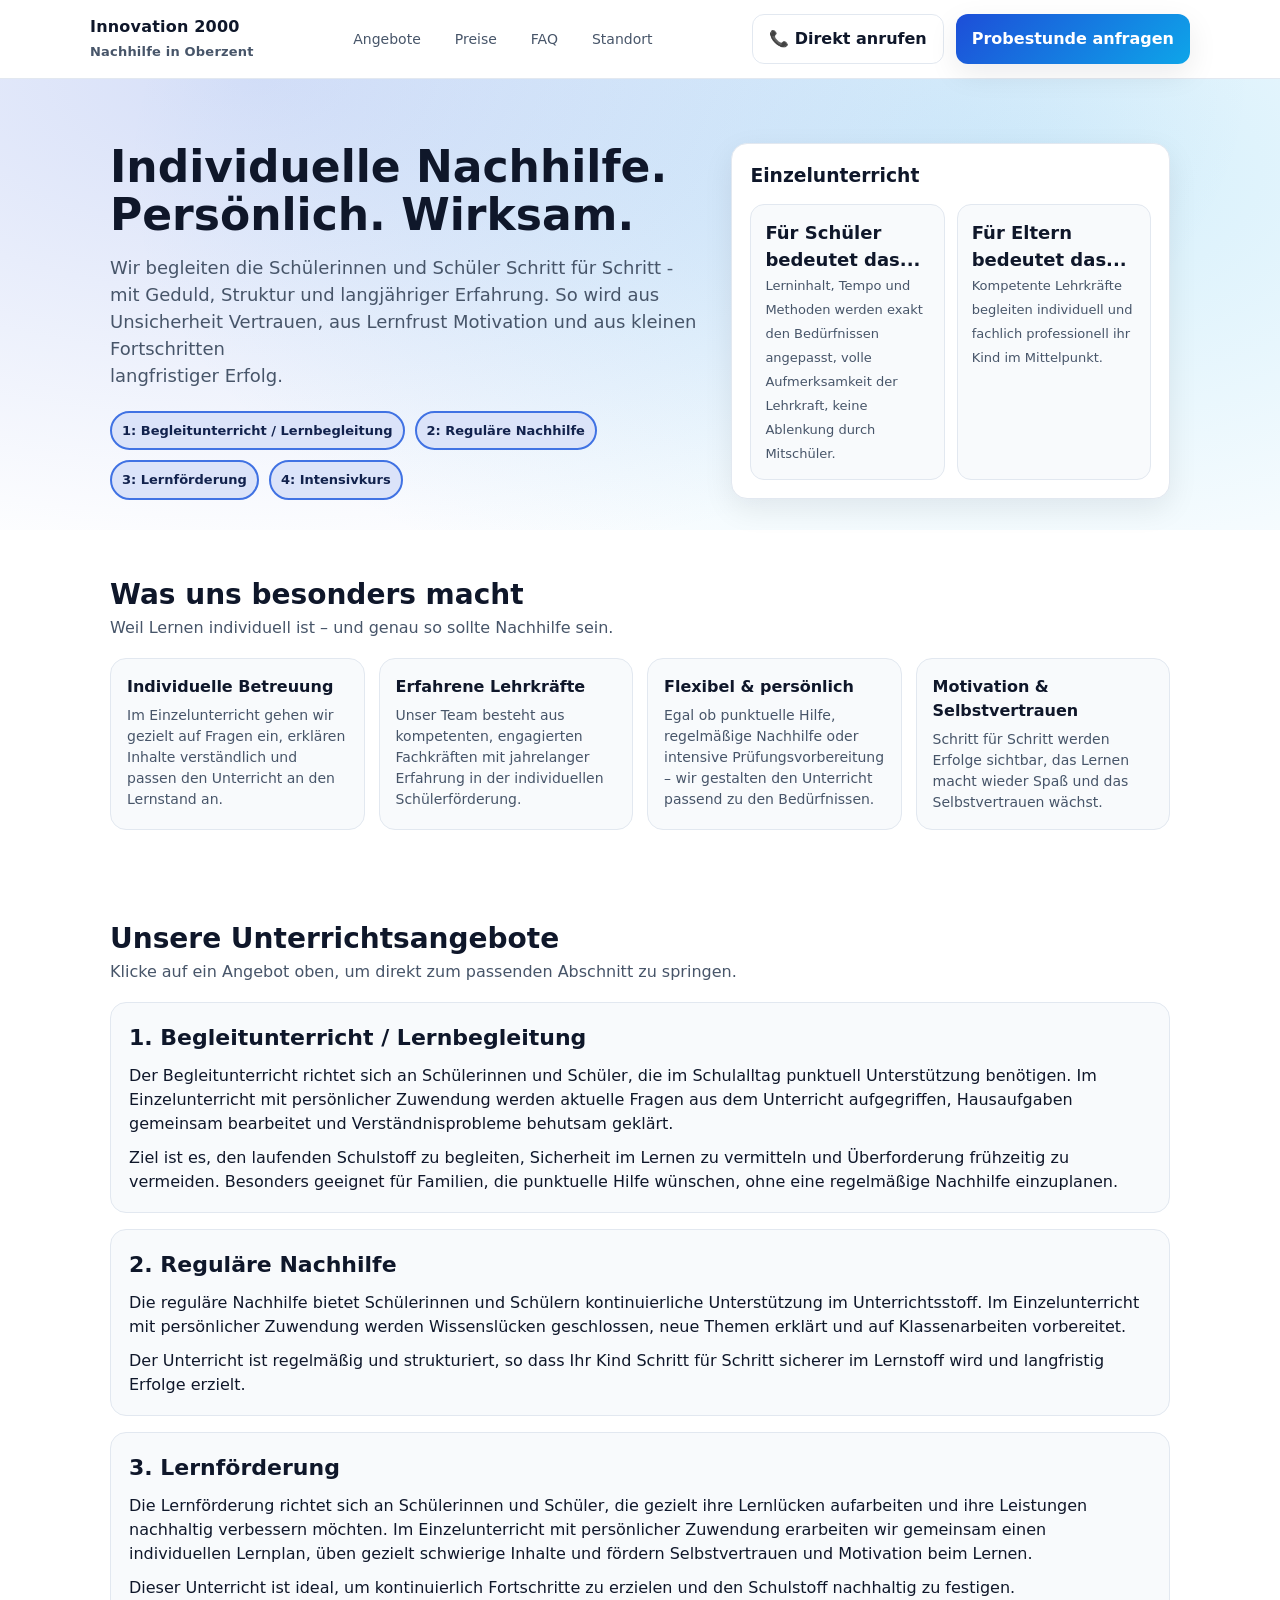
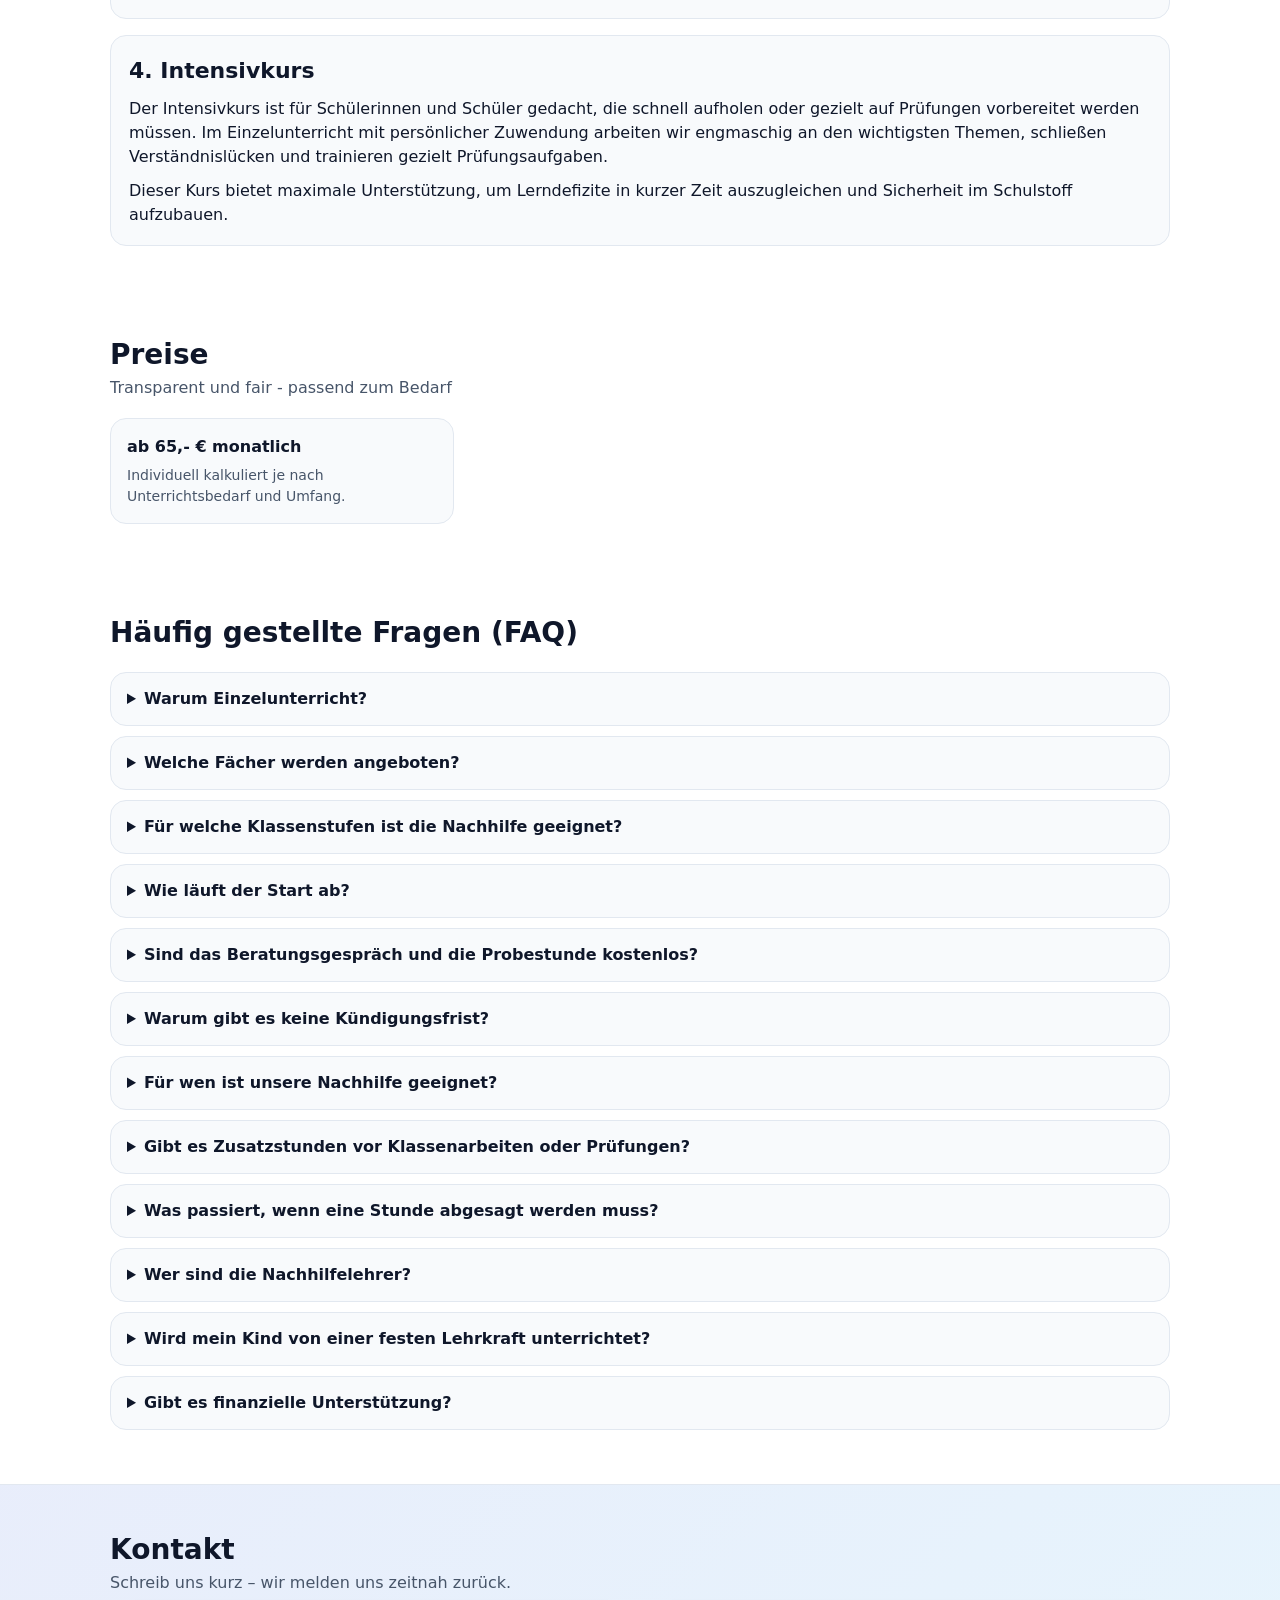
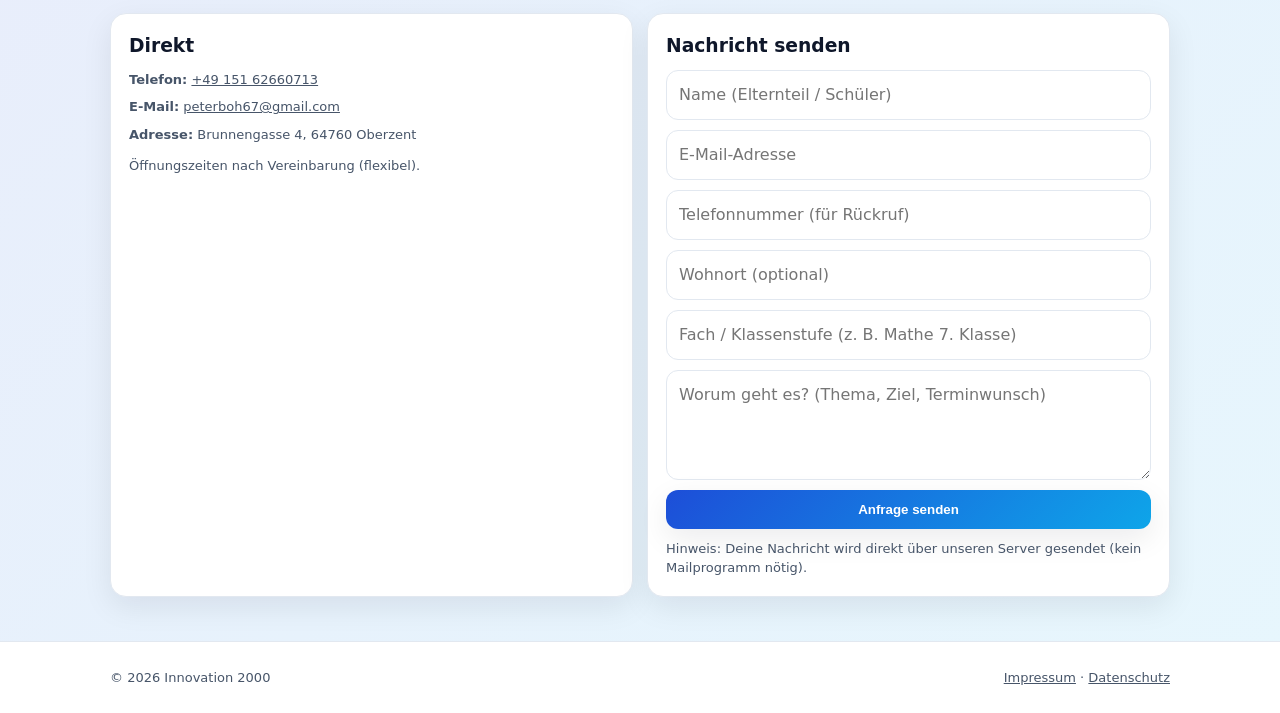
==== commit d88e6b92: "Anker-Offsets dynamisch am Header ausrichten" ====
--- a/index.html
+++ b/index.html
@@ -21,7 +21,6 @@
     </div>
 
     <nav class="menu" aria-label="Navigation">
-      <a href="#vorteile">Vorteile</a>
       <a href="#unterrichtsangebote">Angebote</a>
       <a href="#preise">Preise</a>
       <a href="#faq">FAQ</a>
--- a/styles.css
+++ b/styles.css
@@ -12,6 +12,7 @@
 
   --radius:16px;
   --shadow: 0 10px 30px rgba(2,6,23,.08);
+  --container-pad: 20px;
 
   color-scheme: light dark; /* lässt Browser-Controls (Formulare etc.) passend rendern */
 }
@@ -41,7 +42,7 @@
   line-height:1.5;
 }
 a{ color:inherit; }
-.container{ max-width:1100px; margin:0 auto; padding:0 20px; }
+.container{ max-width:1100px; margin:0 auto; padding:0 var(--container-pad); }
 
 /* Helpers */
 .small{ font-size:13px; color:var(--muted); }
@@ -199,7 +200,7 @@
 
 /* ====== Sections ====== */
 section{ padding:44px 0; }
-section[id], article[id]{ scroll-margin-top: 96px; }
+section[id], article[id]{ scroll-margin-top: calc(var(--header-offset, 96px) + 12px); }
 .section-title{
   display:flex;
   align-items:flex-end;
@@ -295,3 +296,9 @@
   .stats{ grid-template-columns:1fr; }
   .menu{ display:none; }
 }
+
+@media (max-width: 640px){
+  :root{
+    --container-pad: 24px;
+  }
+}
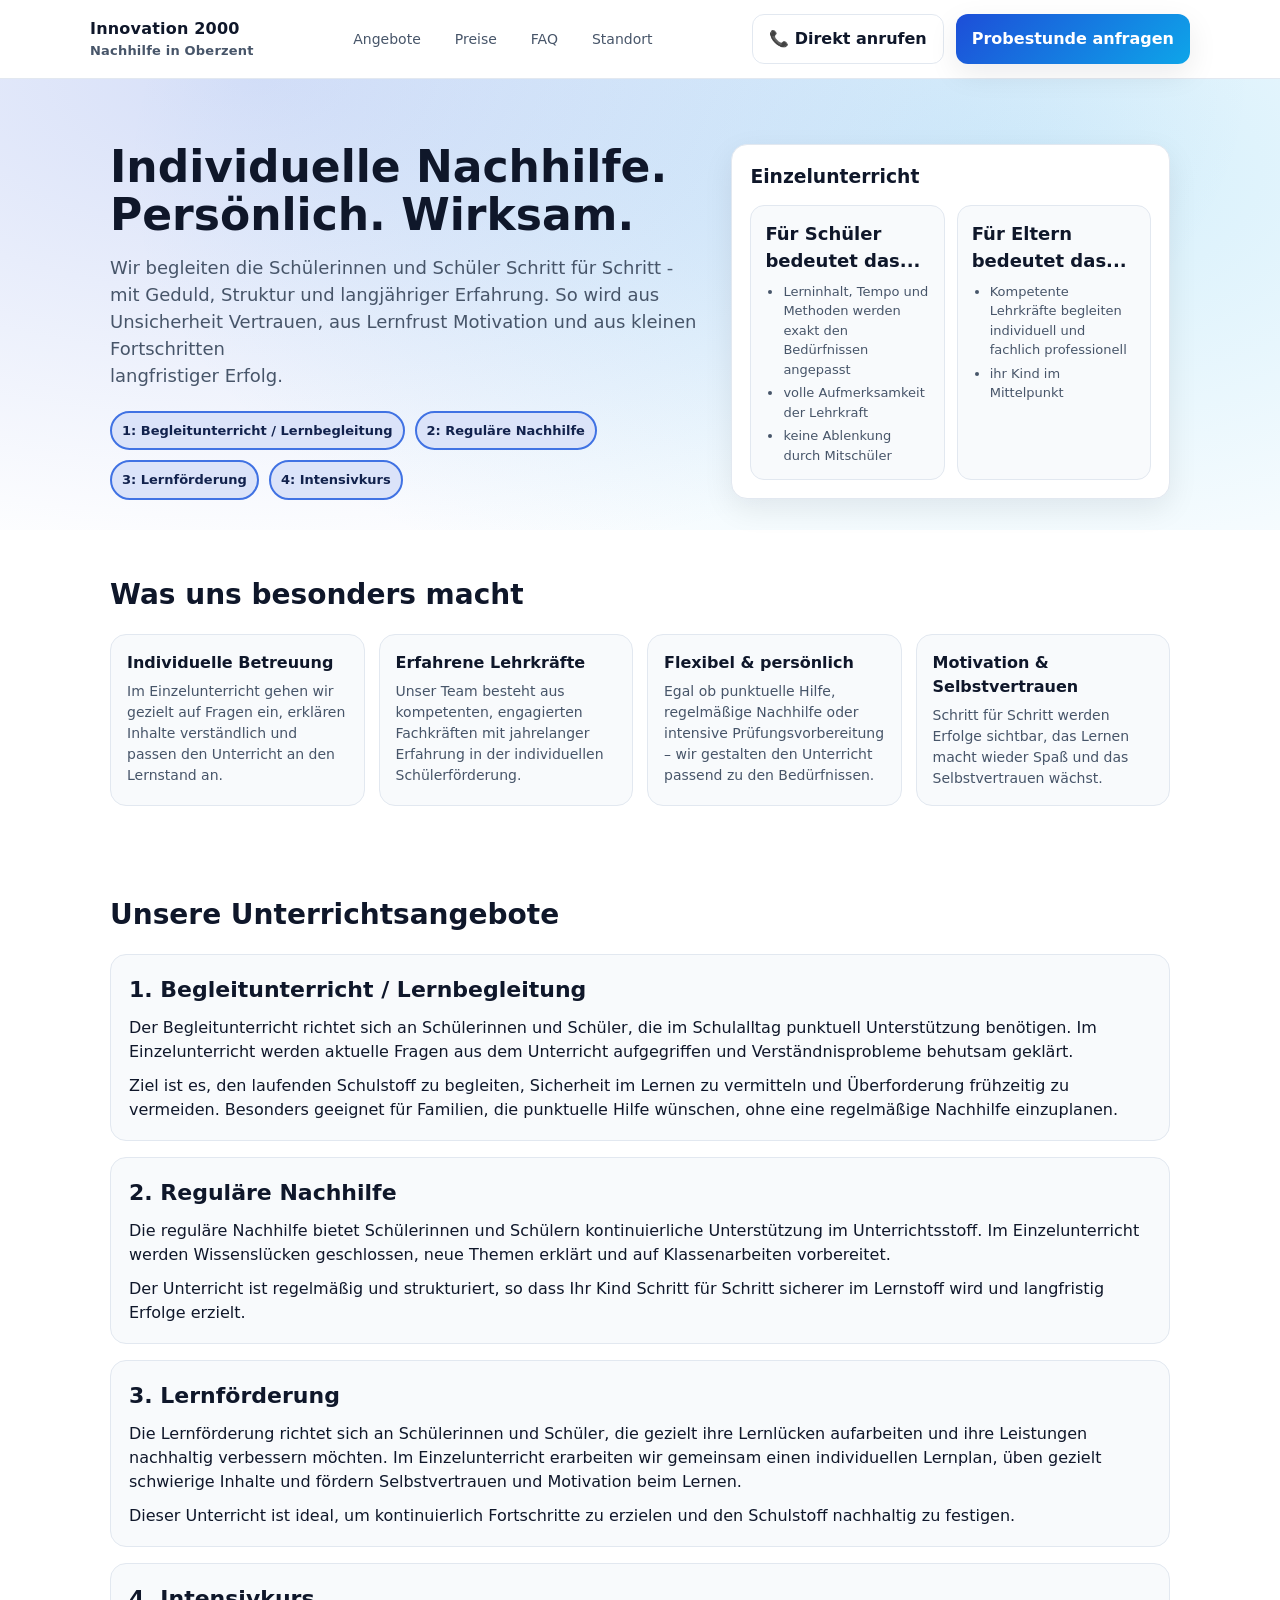
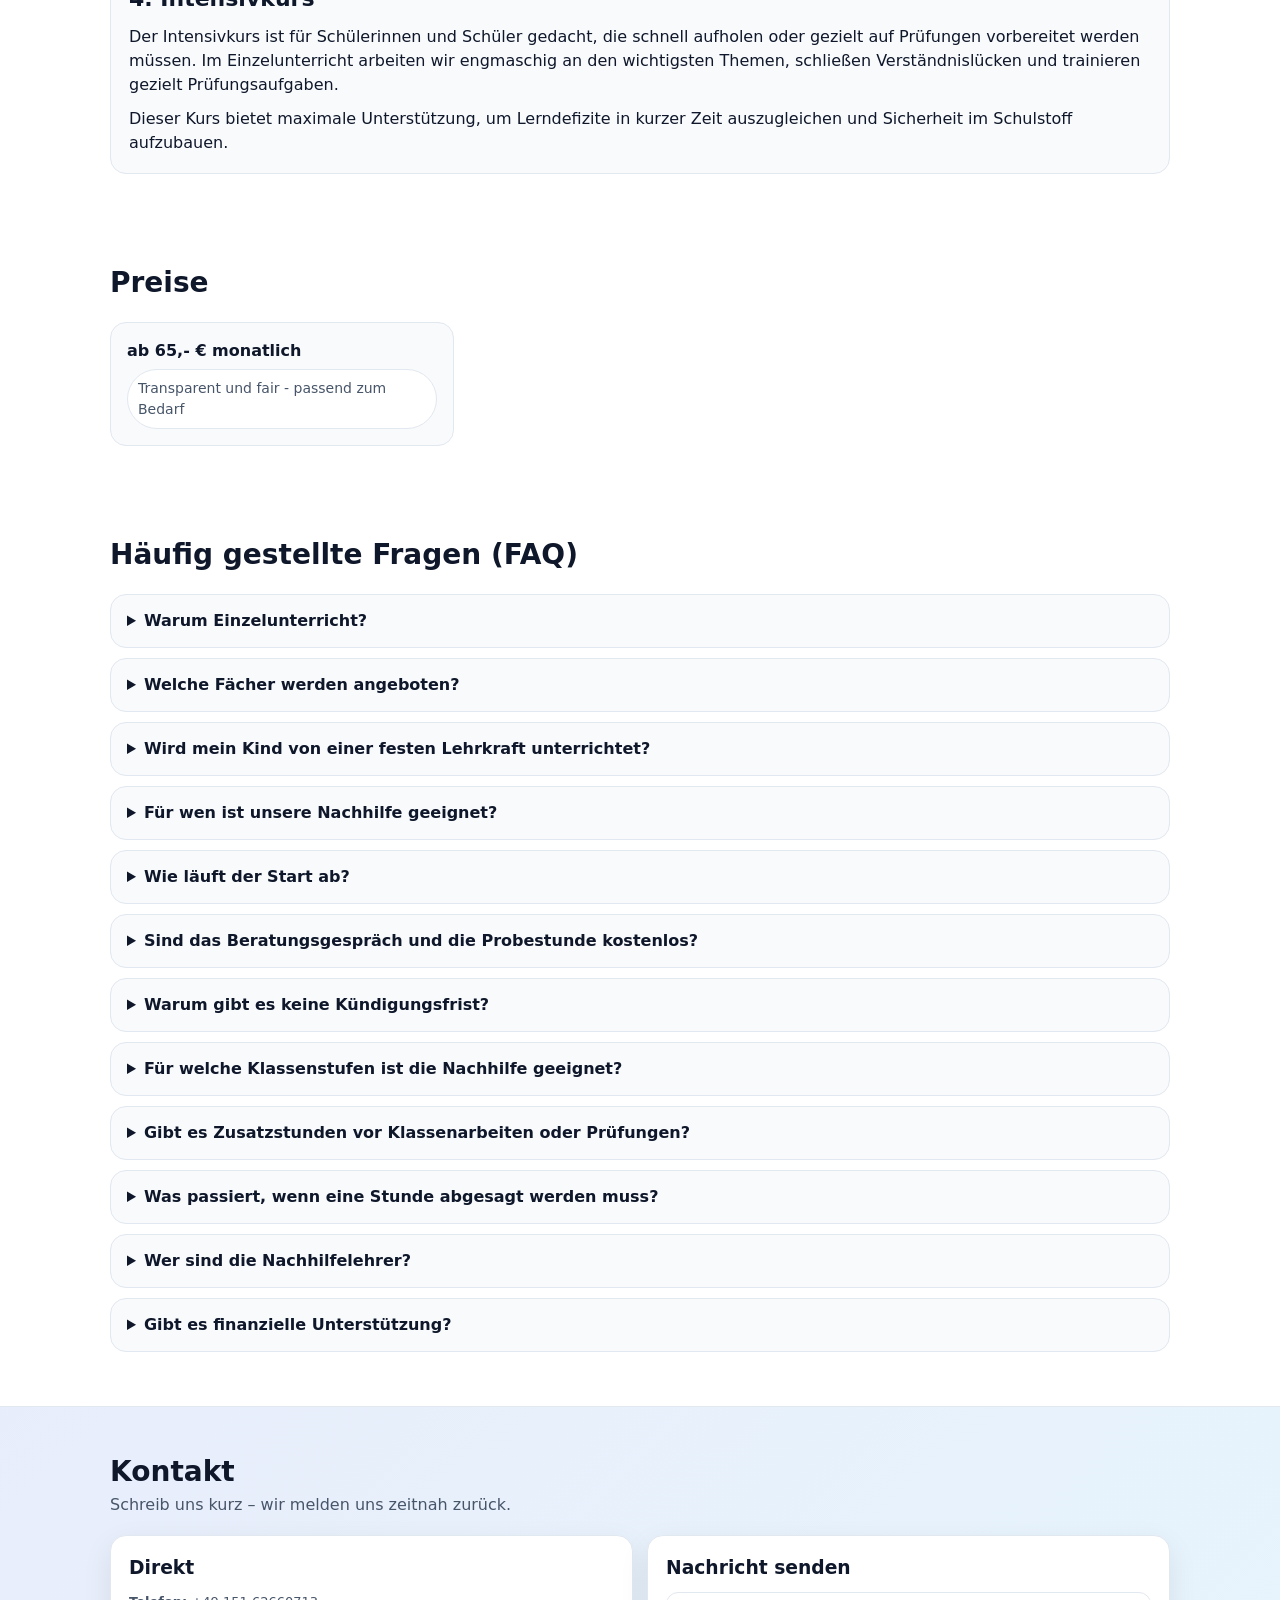
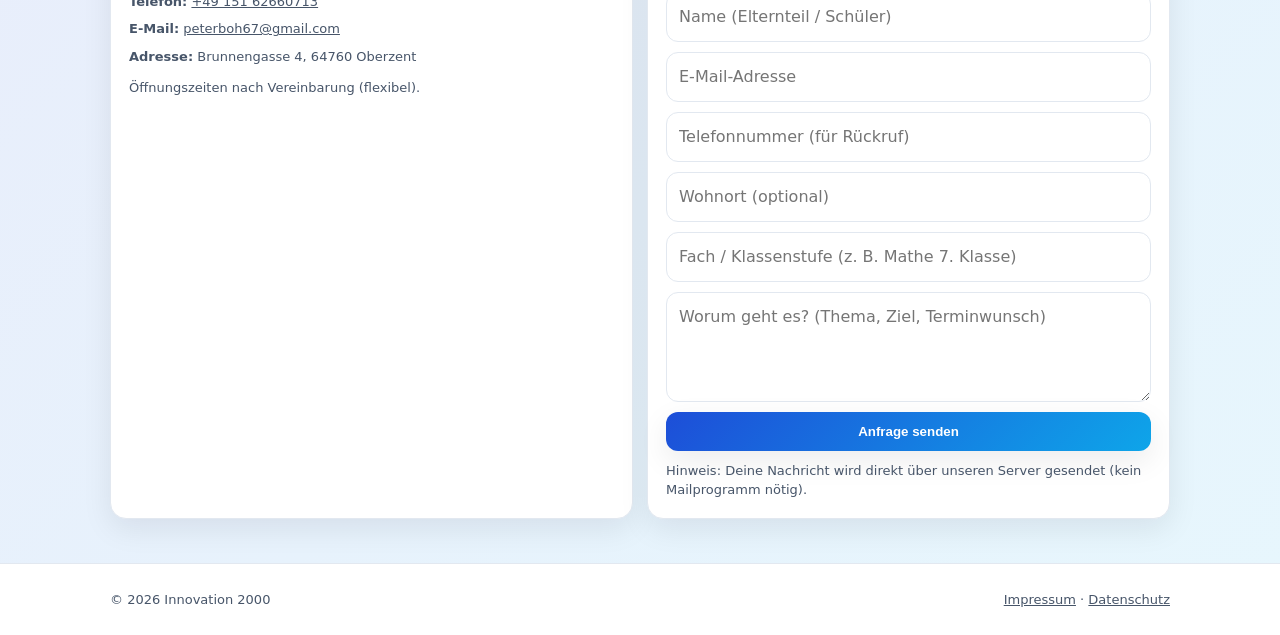
==== commit d17d799c: "Update header link, offer texts, and FAQ ordering" ====
--- a/index.html
+++ b/index.html
@@ -10,15 +10,15 @@
   <script defer src="script.js"></script>
 </head>
 
-<body>
+<body id="top">
 
 <header>
   <div class="container nav">
-    <div class="brand">
+    <a class="brand" href="#top" aria-label="Zum Seitenanfang springen">
       <div>
         Innovation 2000<br><span class="small">Nachhilfe in Oberzent</span>
       </div>
-    </div>
+    </a>
 
     <nav class="menu" aria-label="Navigation">
       <a href="#unterrichtsangebote">Angebote</a>
@@ -56,8 +56,21 @@
         <h3 class="m0 mb6">Einzelunterricht</h3>
 
         <div class="stats stats-two">
-          <div class="stat"><b>Für Schüler bedeutet das...</b><span class="small">Lerninhalt, Tempo und Methoden werden exakt den Bedürfnissen angepasst, volle Aufmerksamkeit der Lehrkraft, keine Ablenkung durch Mitschüler.</span></div>
-          <div class="stat"><b>Für Eltern bedeutet das...</b><span class="small">Kompetente Lehrkräfte begleiten individuell und fachlich professionell ihr Kind im Mittelpunkt.</span></div>
+          <div class="stat">
+            <b>Für Schüler bedeutet das...</b>
+            <ul class="small stat-list">
+              <li>Lerninhalt, Tempo und Methoden werden exakt den Bedürfnissen angepasst</li>
+              <li>volle Aufmerksamkeit der Lehrkraft</li>
+              <li>keine Ablenkung durch Mitschüler</li>
+            </ul>
+          </div>
+          <div class="stat">
+            <b>Für Eltern bedeutet das...</b>
+            <ul class="small stat-list">
+              <li>Kompetente Lehrkräfte begleiten individuell und fachlich professionell</li>
+              <li>ihr Kind im Mittelpunkt</li>
+            </ul>
+          </div>
         </div>
       </div>
     </div>
@@ -68,7 +81,6 @@
       <div class="section-title">
         <div>
           <h2>Was uns besonders macht</h2>
-          <p class="sub">Weil Lernen individuell ist – und genau so sollte Nachhilfe sein.</p>
         </div>
       </div>
 
@@ -98,7 +110,6 @@
       <div class="section-title">
         <div>
           <h2>Unsere Unterrichtsangebote</h2>
-          <p class="sub">Klicke auf ein Angebot oben, um direkt zum passenden Abschnitt zu springen.</p>
         </div>
       </div>
 
@@ -107,8 +118,8 @@
           <h3>1. Begleitunterricht / Lernbegleitung</h3>
           <p>
             Der Begleitunterricht richtet sich an Schülerinnen und Schüler, die im Schulalltag punktuell
-            Unterstützung benötigen. Im Einzelunterricht mit persönlicher Zuwendung werden aktuelle Fragen
-            aus dem Unterricht aufgegriffen, Hausaufgaben gemeinsam bearbeitet und Verständnisprobleme
+            Unterstützung benötigen. Im Einzelunterricht werden aktuelle Fragen
+            aus dem Unterricht aufgegriffen und Verständnisprobleme
             behutsam geklärt.
           </p>
           <p>
@@ -122,7 +133,7 @@
           <h3>2. Reguläre Nachhilfe</h3>
           <p>
             Die reguläre Nachhilfe bietet Schülerinnen und Schülern kontinuierliche Unterstützung im
-            Unterrichtsstoff. Im Einzelunterricht mit persönlicher Zuwendung werden Wissenslücken
+            Unterrichtsstoff. Im Einzelunterricht werden Wissenslücken
             geschlossen, neue Themen erklärt und auf Klassenarbeiten vorbereitet.
           </p>
           <p>
@@ -135,8 +146,8 @@
           <h3>3. Lernförderung</h3>
           <p>
             Die Lernförderung richtet sich an Schülerinnen und Schüler, die gezielt ihre Lernlücken
-            aufarbeiten und ihre Leistungen nachhaltig verbessern möchten. Im Einzelunterricht mit
-            persönlicher Zuwendung erarbeiten wir gemeinsam einen individuellen Lernplan, üben gezielt
+            aufarbeiten und ihre Leistungen nachhaltig verbessern möchten. Im Einzelunterricht erarbeiten
+            wir gemeinsam einen individuellen Lernplan, üben gezielt
             schwierige Inhalte und fördern Selbstvertrauen und Motivation beim Lernen.
           </p>
           <p>
@@ -149,7 +160,7 @@
           <h3>4. Intensivkurs</h3>
           <p>
             Der Intensivkurs ist für Schülerinnen und Schüler gedacht, die schnell aufholen oder gezielt auf
-            Prüfungen vorbereitet werden müssen. Im Einzelunterricht mit persönlicher Zuwendung arbeiten wir
+            Prüfungen vorbereitet werden müssen. Im Einzelunterricht arbeiten wir
             engmaschig an den wichtigsten Themen, schließen Verständnislücken und trainieren gezielt
             Prüfungsaufgaben.
           </p>
@@ -167,14 +178,13 @@
       <div class="section-title">
         <div>
           <h2>Preise</h2>
-          <p class="sub">Transparent und fair - passend zum Bedarf</p>
         </div>
       </div>
 
       <div class="grid3">
         <div class="feature">
           <h3>ab 65,- € monatlich</h3>
-          <p>Individuell kalkuliert je nach Unterrichtsbedarf und Umfang.</p>
+          <p class="pill m0">Transparent und fair - passend zum Bedarf</p>
         </div>
       </div>
 
@@ -198,26 +208,30 @@
         <p>Wir bieten qualifizierte Nachhilfe in Mathematik, Deutsch und Englisch sowie in weiteren Fächern wie Französisch, Latein und Naturwissenschaften an. Ziel ist nicht nur das Bestehen, sondern eine deutliche Leistungssteigerung.</p>
       </details>
       <details>
+        <summary>Wird mein Kind von einer festen Lehrkraft unterrichtet?</summary>
+        <p>Ja. Jeder Schüler wird dauerhaft von einer festen Lehrkraft betreut. Diese Kontinuität sorgt für Vertrauen, Stabilität und eine effektive Lernentwicklung. Die Lehrkraft kennt den Leistungsstand genau, verfolgt die Fortschritte kontinuierlich und kann den Unterricht optimal anpassen. Das steigert Motivation, Sicherheit und Lernerfolg.</p>
+      </details>
+      <details>
+        <summary>Für wen ist unsere Nachhilfe geeignet?</summary>
+        <p>Wir begleiten Schülerinnen und Schüler der Grundschule, der Sekundarstufe I (Klasse 5–10), der Sekundarstufe II mit gezielter Abiturvorbereitung sowie Auszubildende in kaufmännischen Berufen.</p>
+      </details>
+      <details>
+        <summary>Wie läuft der Start ab?</summary>
+        <p>Zu Beginn führen wir ein unverbindliches Beratungsgespräch, analysieren die aktuelle Lernsituation und definieren klare Ziele. Anschließend findet eine Probestunde statt. Auf dieser Grundlage erstellen wir einen individuellen Förderplan.</p>
+      </details>
+      <details>
+        <summary>Sind das Beratungsgespräch und die Probestunde kostenlos?</summary>
+        <p>Ja. Beratungsgespräch und Probestunde sind kostenlos und unverbindlich.</p>
+      </details>
+      <details>
+        <summary>Warum gibt es keine Kündigungsfrist?</summary>
+        <p>Nein. Wir möchten, dass Sie aus Überzeugung bei uns bleiben - nicht aufgrund vertraglicher Bindung. Deshalb gibt es keine feste Kündigungsfrist.</p>
+      </details>
+      <details>
         <summary>Für welche Klassenstufen ist die Nachhilfe geeignet?</summary>
         <p>Unsere Förderung richtet sich an Schülerinnen und Schüler aller Klassenstufen - von der Grundschule bis zur Oberstufe. Auch die gezielte Vorbereitung auf Abschlussprüfungen und wichtige Leistungsnachweise gehört zu unserem Schwerpunkt.</p>
       </details>
       <details>
-        <summary>Wie läuft der Start ab?</summary>
-        <p>Zu Beginn führen wir ein unverbindliches Beratungsgespräch, analysieren die aktuelle Lernsituation und definieren klare Ziele. Anschließend findet eine Probestunde statt. Auf dieser Grundlage erstellen wir einen individuellen Förderplan.</p>
-      </details>
-      <details>
-        <summary>Sind das Beratungsgespräch und die Probestunde kostenlos?</summary>
-        <p>Ja. Beratungsgespräch und Probestunde sind kostenlos und unverbindlich.</p>
-      </details>
-      <details>
-        <summary>Warum gibt es keine Kündigungsfrist?</summary>
-        <p>Nein. Wir möchten, dass Sie aus Überzeugung bei uns bleiben - nicht aufgrund vertraglicher Bindung. Deshalb gibt es keine feste Kündigungsfrist.</p>
-      </details>
-      <details>
-        <summary>Für wen ist unsere Nachhilfe geeignet?</summary>
-        <p>Wir begleiten Schülerinnen und Schüler der Grundschule, der Sekundarstufe I (Klasse 5–10), der Sekundarstufe II mit gezielter Abiturvorbereitung sowie Auszubildende in kaufmännischen Berufen.</p>
-      </details>
-      <details>
         <summary>Gibt es Zusatzstunden vor Klassenarbeiten oder Prüfungen?</summary>
         <p>Ja. Vor wichtigen Klassenarbeiten oder Prüfungen bieten wir bei Bedarf zusätzliche Termine an. So stellen wir sicher, dass Ihr Kind optimal vorbereitet und mit einem sicheren Gefühl in die Prüfung geht.</p>
       </details>
@@ -228,10 +242,6 @@
       <details>
         <summary>Wer sind die Nachhilfelehrer?</summary>
         <p>Unsere Lehrkräfte verfügen über langjährige Unterrichtserfahrung und fundierte Fachkenntnisse. Sie arbeiten strukturiert, zielorientiert und mit einem klaren Blick für individuelle Lernstrategien. Dank ihrer Erfahrung erkennen sie schnell Lernlücken und setzen gezielte Maßnahmen um, die zu messbaren Erfolgen führen.</p>
-      </details>
-      <details>
-        <summary>Wird mein Kind von einer festen Lehrkraft unterrichtet?</summary>
-        <p>Ja. Jeder Schüler wird dauerhaft von einer festen Lehrkraft betreut. Diese Kontinuität sorgt für Vertrauen, Stabilität und eine effektive Lernentwicklung. Die Lehrkraft kennt den Leistungsstand genau, verfolgt die Fortschritte kontinuierlich und kann den Unterricht optimal anpassen. Das steigert Motivation, Sicherheit und Lernerfolg.</p>
       </details>
       <details>
         <summary>Gibt es finanzielle Unterstützung?</summary>
--- a/styles.css
+++ b/styles.css
@@ -80,7 +80,8 @@
   padding:14px 0;
   gap:16px;
 }
-.brand{ display:flex; gap:10px; align-items:center; font-weight:800; letter-spacing:.2px; }
+.brand{ display:flex; gap:10px; align-items:center; font-weight:800; letter-spacing:.2px; text-decoration:none; color:var(--text); }
+.brand .small{ display:block; margin:0; }
 .menu{ display:flex; gap:14px; flex-wrap:wrap; justify-content:flex-end; }
 .menu a{
   font-size:14px;
@@ -197,6 +198,17 @@
   padding:14px;
 }
 .stat b{ display:block; font-size:18px; }
+
+.stat-list{
+  margin:8px 0 0;
+  padding-left:18px;
+}
+.stat-list li{
+  margin-bottom:4px;
+}
+.stat-list li:last-child{
+  margin-bottom:0;
+}
 
 /* ====== Sections ====== */
 section{ padding:44px 0; }
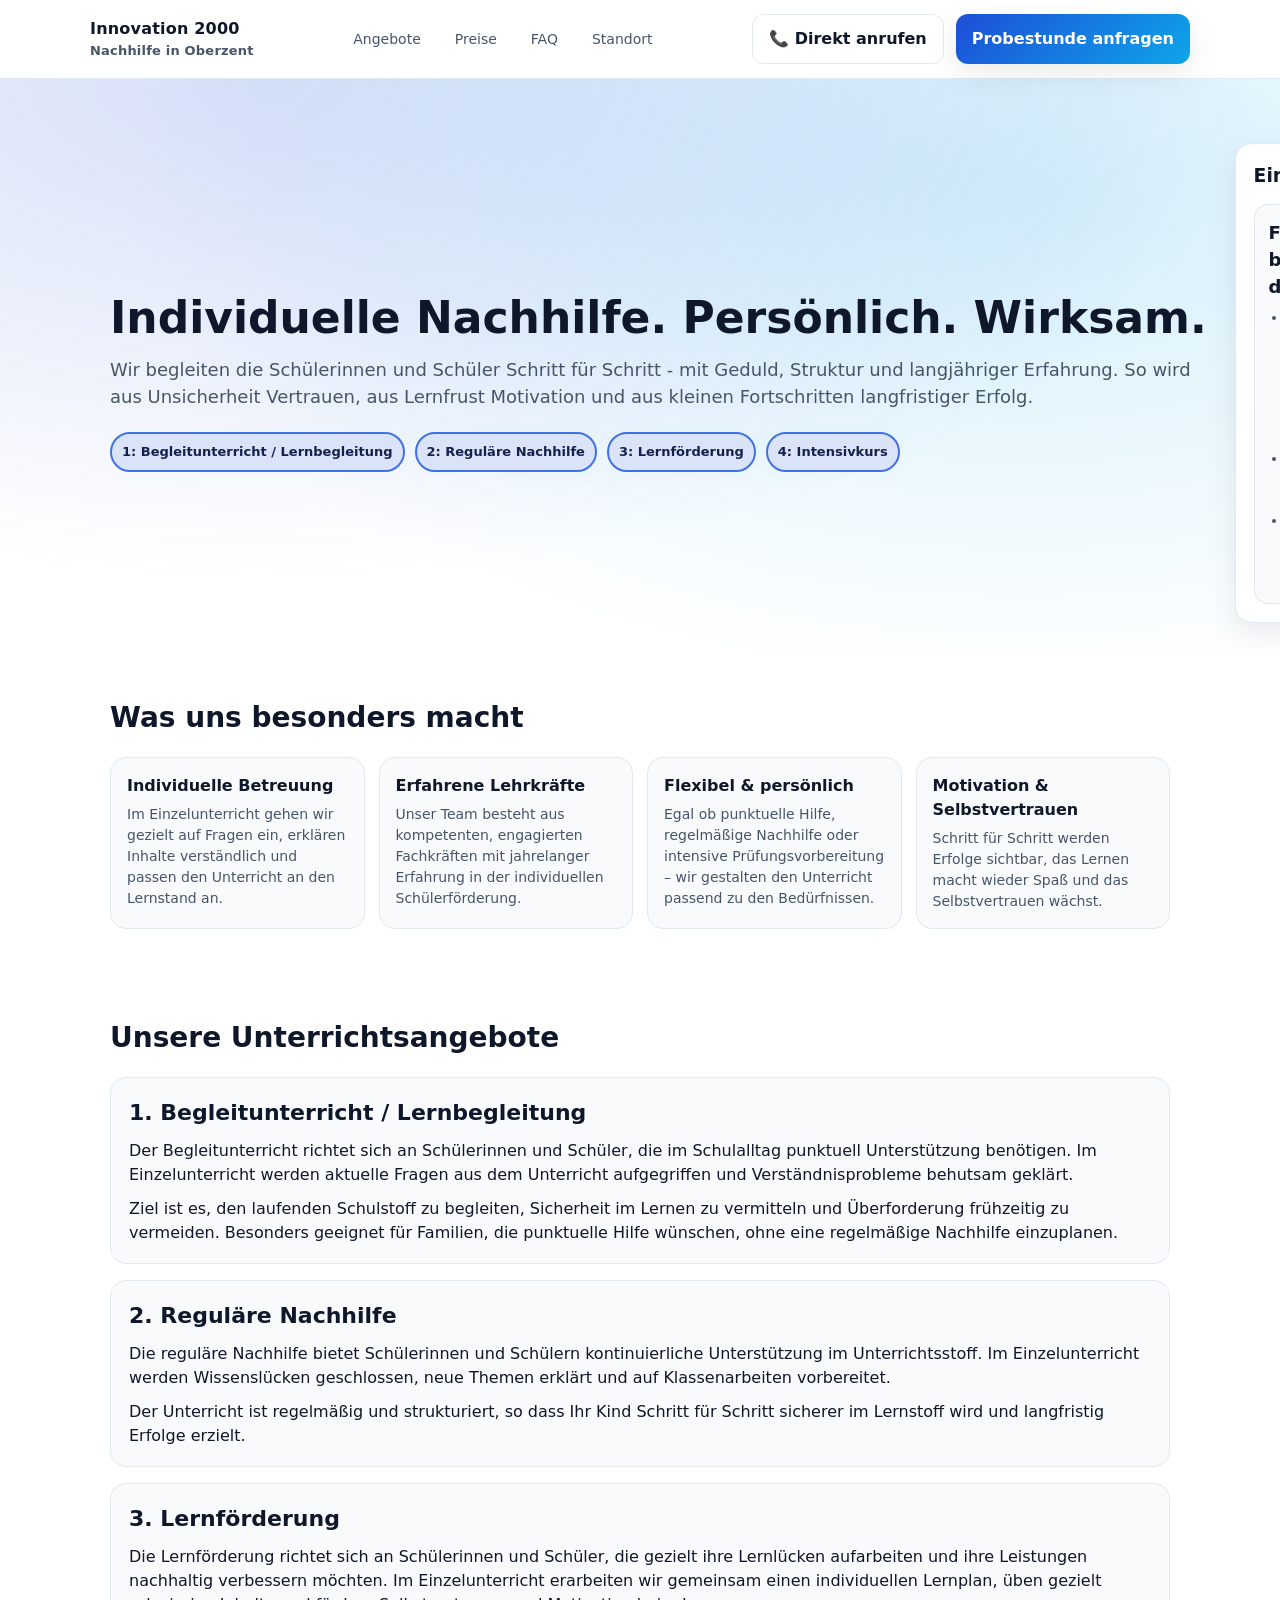
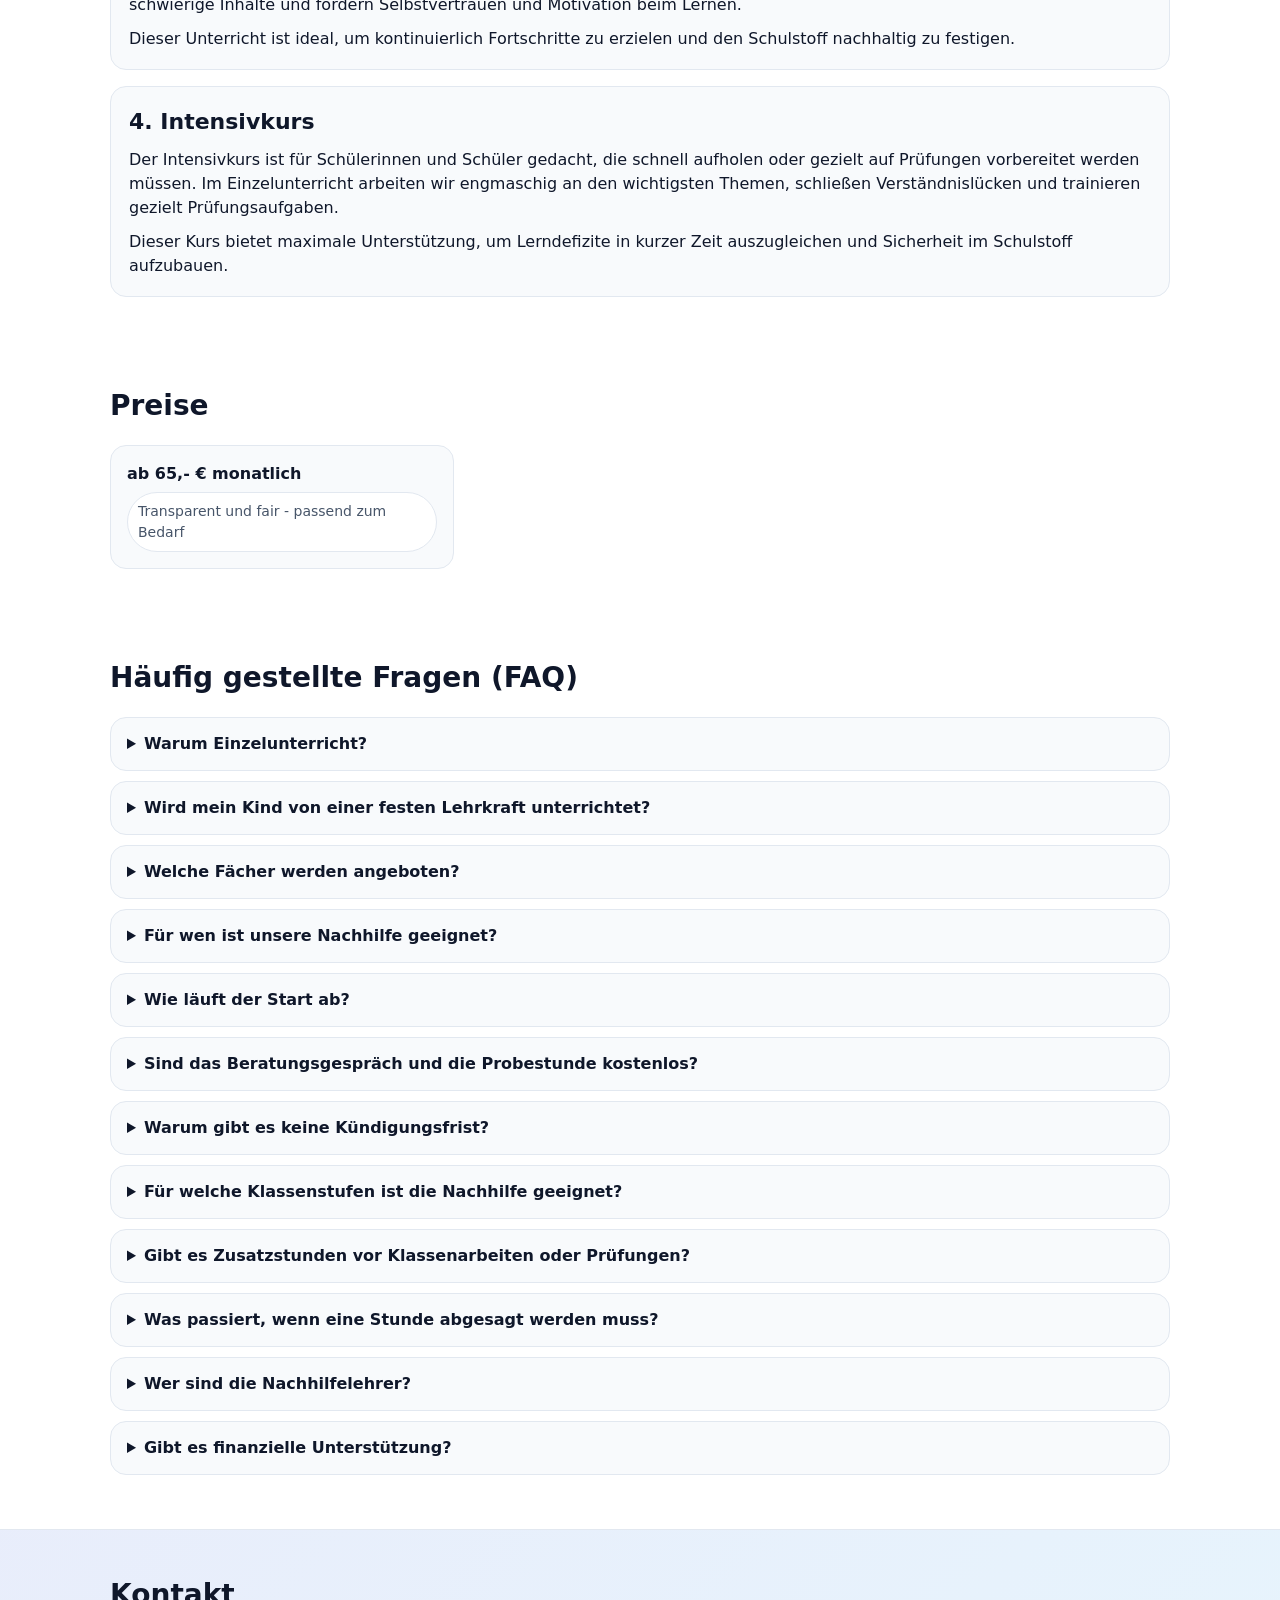
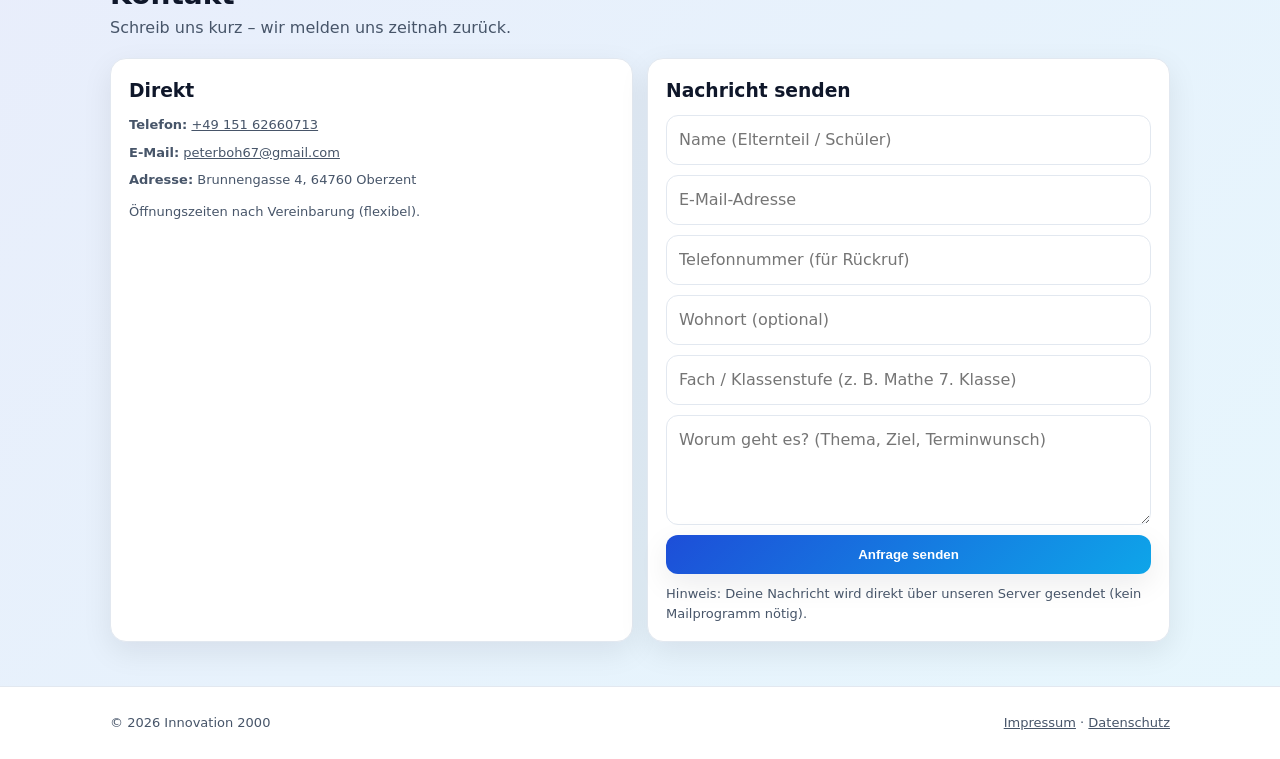
==== commit bc4f8275: "Aktualisiere Hero-Text und FAQ-Reihenfolge/Inhalte" ====
--- a/index.html
+++ b/index.html
@@ -42,7 +42,7 @@
         <h1>Individuelle Nachhilfe. Persönlich. Wirksam.</h1>
         <p class="lead">
           Wir begleiten die Schülerinnen und Schüler Schritt für Schritt - mit Geduld, Struktur und langjähriger Erfahrung.
-          So wird aus Unsicherheit Vertrauen, aus Lernfrust Motivation und aus kleinen Fortschritten<br>langfristiger Erfolg.
+          So wird aus Unsicherheit Vertrauen, aus Lernfrust Motivation und aus kleinen Fortschritten langfristiger Erfolg.
         </p>
         <div class="pillrow" aria-label="Unterrichtsangebote">
           <a class="pill pill-link highlight-yellow" href="#angebot-begleitunterricht">1: Begleitunterricht / Lernbegleitung</a>
@@ -204,14 +204,14 @@
         <p>Einzelunterricht ist die effektivste Form der Nachhilfe. Ihr Kind erhält die volle Aufmerksamkeit der Lehrkraft. Lerninhalte, Tempo und Methoden werden exakt auf den individuellen Bedarf abgestimmt. So können Wissenslücken gezielt geschlossen, Noten nachhaltig verbessert und neues Selbstvertrauen aufgebaut werden.</p>
       </details>
       <details>
-        <summary>Welche Fächer werden angeboten?</summary>
-        <p>Wir bieten qualifizierte Nachhilfe in Mathematik, Deutsch und Englisch sowie in weiteren Fächern wie Französisch, Latein und Naturwissenschaften an. Ziel ist nicht nur das Bestehen, sondern eine deutliche Leistungssteigerung.</p>
-      </details>
-      <details>
         <summary>Wird mein Kind von einer festen Lehrkraft unterrichtet?</summary>
         <p>Ja. Jeder Schüler wird dauerhaft von einer festen Lehrkraft betreut. Diese Kontinuität sorgt für Vertrauen, Stabilität und eine effektive Lernentwicklung. Die Lehrkraft kennt den Leistungsstand genau, verfolgt die Fortschritte kontinuierlich und kann den Unterricht optimal anpassen. Das steigert Motivation, Sicherheit und Lernerfolg.</p>
       </details>
       <details>
+        <summary>Welche Fächer werden angeboten?</summary>
+        <p>Wir bieten qualifizierte Nachhilfe in Mathematik, Deutsch und Englisch sowie in weiteren Schulfächern und allen Lernfeldern kaufmännischer Ausbildungen an. Ziel ist nicht nur das Bestehen, sondern auch eine deutliche Leistungssteigerung.</p>
+      </details>
+      <details>
         <summary>Für wen ist unsere Nachhilfe geeignet?</summary>
         <p>Wir begleiten Schülerinnen und Schüler der Grundschule, der Sekundarstufe I (Klasse 5–10), der Sekundarstufe II mit gezielter Abiturvorbereitung sowie Auszubildende in kaufmännischen Berufen.</p>
       </details>
@@ -225,7 +225,7 @@
       </details>
       <details>
         <summary>Warum gibt es keine Kündigungsfrist?</summary>
-        <p>Nein. Wir möchten, dass Sie aus Überzeugung bei uns bleiben - nicht aufgrund vertraglicher Bindung. Deshalb gibt es keine feste Kündigungsfrist.</p>
+        <p>Wir möchten, dass Sie aus Überzeugung bei uns bleiben - nicht aufgrund vertraglicher Bindung. Deshalb gibt es keine feste Kündigungsfrist.</p>
       </details>
       <details>
         <summary>Für welche Klassenstufen ist die Nachhilfe geeignet?</summary>
@@ -233,7 +233,7 @@
       </details>
       <details>
         <summary>Gibt es Zusatzstunden vor Klassenarbeiten oder Prüfungen?</summary>
-        <p>Ja. Vor wichtigen Klassenarbeiten oder Prüfungen bieten wir bei Bedarf zusätzliche Termine an. So stellen wir sicher, dass Ihr Kind optimal vorbereitet und mit einem sicheren Gefühl in die Prüfung geht.</p>
+        <p>Ja. Vor wichtigen Klassenarbeiten oder Prüfungen bieten wir bei Bedarf zusätzliche Termine an. So stellen wir sicher, dass Ihr Kind optimal vorbereitet ist und mit einem sicheren Gefühl in die Klassenarbeit geht.</p>
       </details>
       <details>
         <summary>Was passiert, wenn eine Stunde abgesagt werden muss?</summary>
--- a/styles.css
+++ b/styles.css
@@ -129,7 +129,7 @@
   gap:28px;
   align-items:center;
 }
-h1{ font-size:44px; line-height:1.1; margin:0 0 14px; }
+h1{ font-size:44px; line-height:1.1; margin:0 0 14px; white-space:nowrap; }
 .lead{ font-size:18px; color:var(--muted); margin:0 0 22px; }
 .hero-actions{ display:flex; gap:12px; flex-wrap:wrap; }
 .pillrow{ display:flex; gap:10px; flex-wrap:wrap; margin-top:18px; }
@@ -301,7 +301,7 @@
 /* Responsive */
 @media (max-width: 900px){
   .hero-grid{ grid-template-columns:1fr; }
-  h1{ font-size:36px; }
+  h1{ font-size:36px; white-space:normal; }
   .grid3{ grid-template-columns:1fr; }
   .grid4{ grid-template-columns:1fr; }
   .grid2{ grid-template-columns:1fr; }
